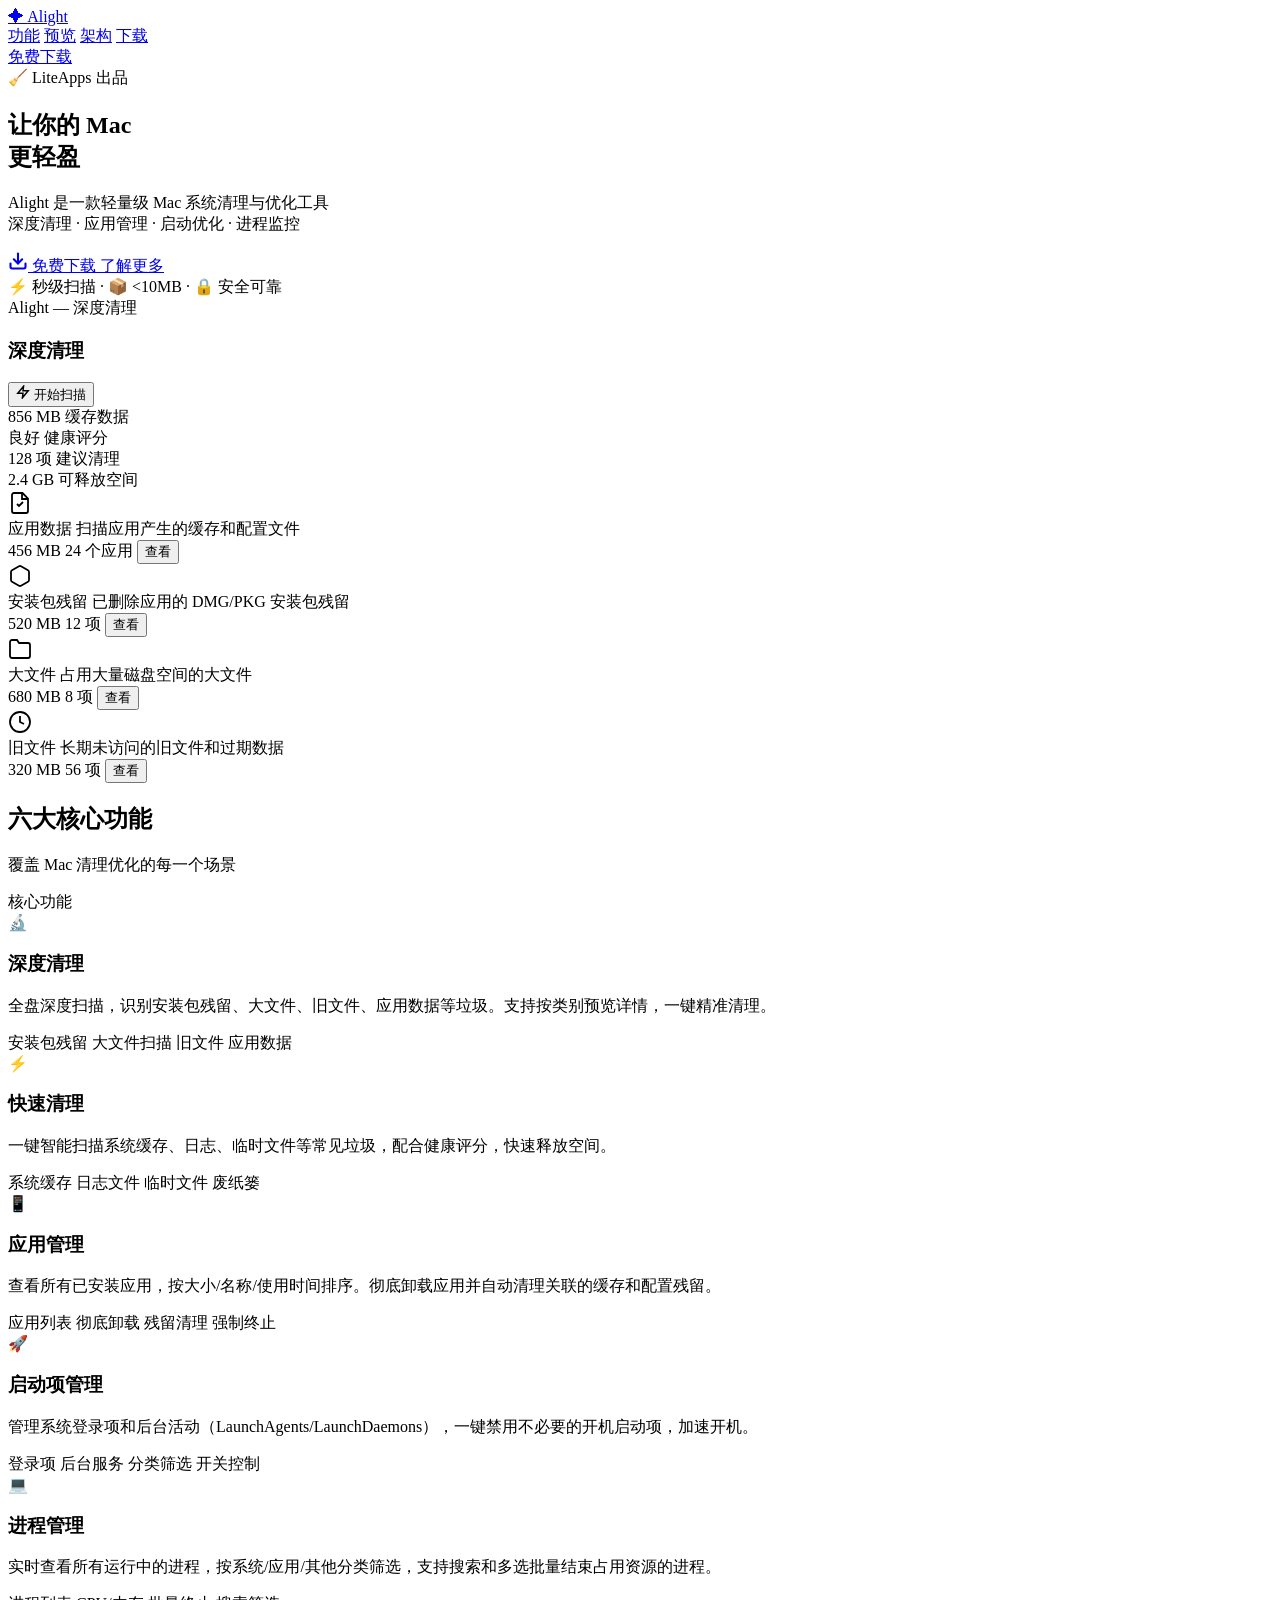
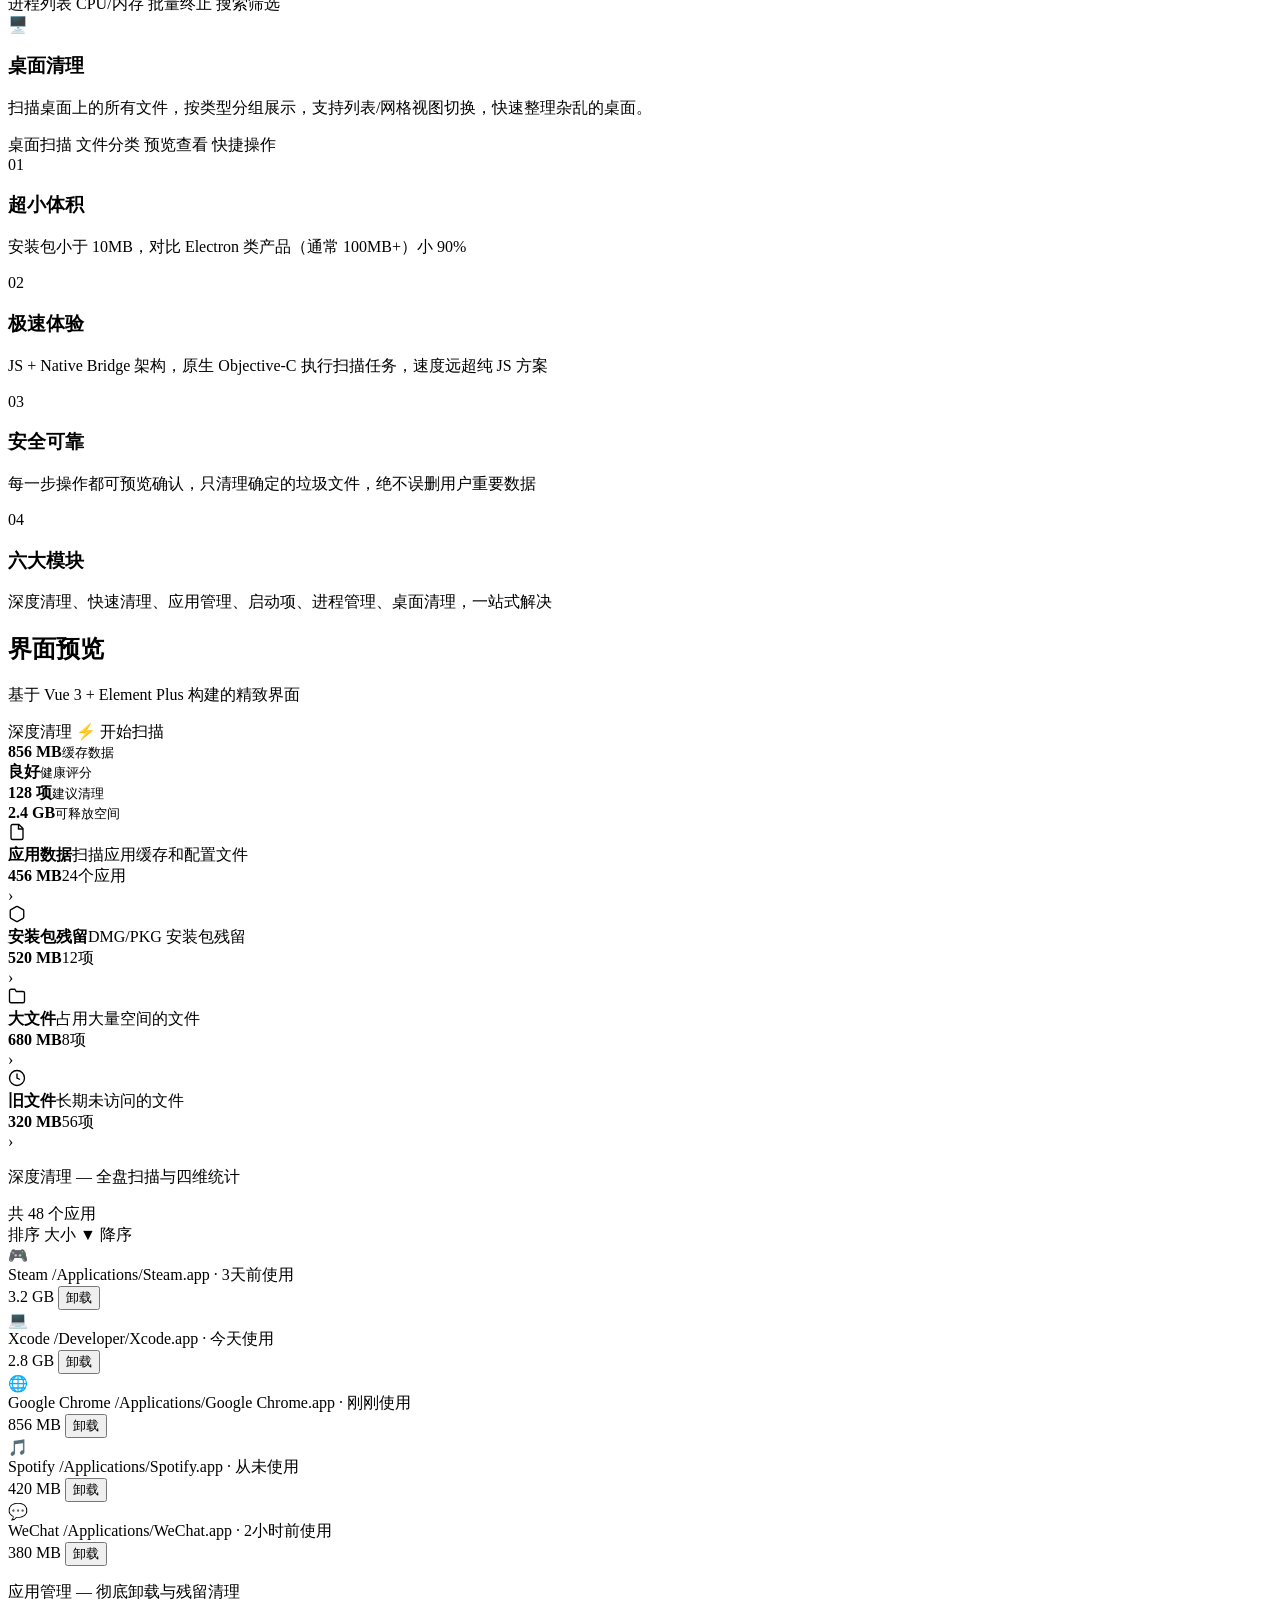
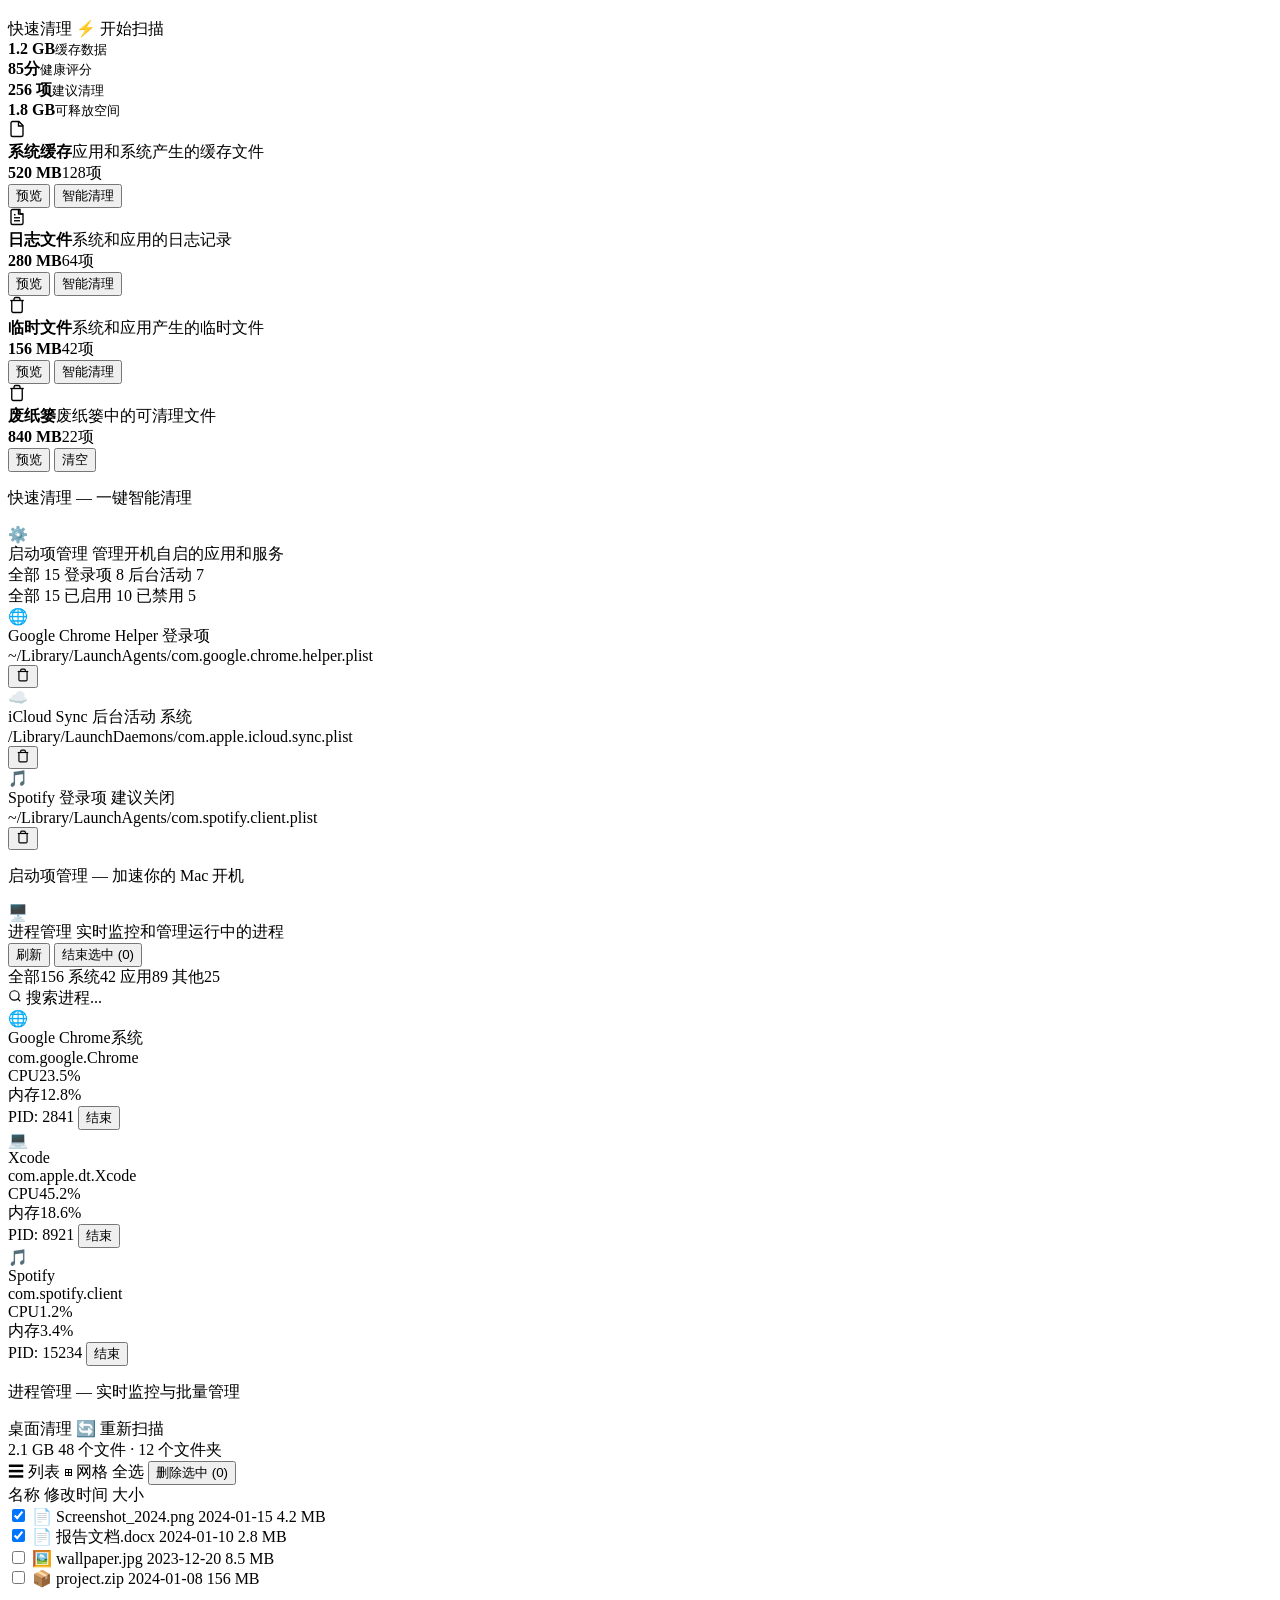
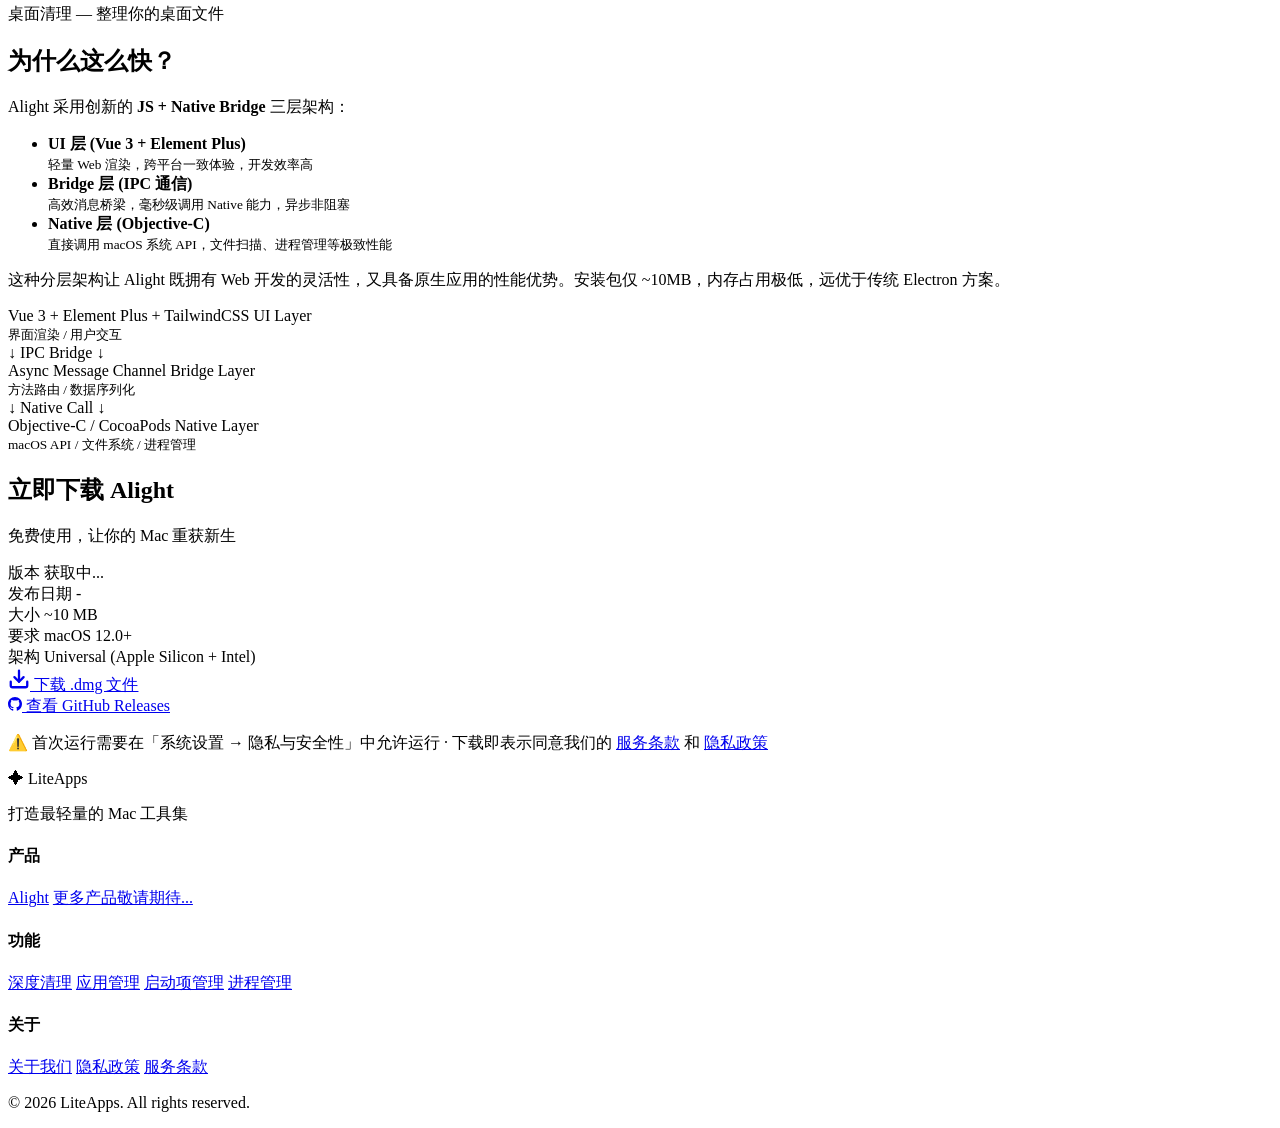
==== index.html @ 8888c6d1 "🚀 Deploy website from alight@553fa593cc10cdd203dd121105e6937ef0a63cad" ====
<!DOCTYPE html>
<html lang="zh-CN">
<head>
  <meta charset="UTF-8">
  <meta name="viewport" content="width=device-width, initial-scale=1.0">
  <title>Alight - 轻量级 Mac 清理工具 | LiteApps</title>
  <meta name="description" content="Alight 是一款轻量级 Mac 系统清理与优化工具，支持深度清理、快速清理、应用管理、启动项管理、进程管理、桌面清理等，基于 JS + Native Bridge 架构，安装包仅 10MB。">
  <meta name="keywords" content="Mac清理,Alight,LiteApps,深度清理,快速清理,应用卸载,启动项管理,进程管理,桌面清理,Mac优化">
  <link rel="icon" type="image/svg+xml" href="favicon.svg">
  <link rel="stylesheet" href="style.css">
</head>
<body>
  <!-- 导航栏 -->
  <nav class="navbar">
    <div class="nav-container">
      <a href="/" class="nav-logo">
        <span class="logo-icon">✦</span>
        <span class="logo-text">Alight</span>
      </a>
      <div class="nav-links">
        <a href="#features">功能</a>
        <a href="#screenshots">预览</a>
        <a href="#architecture">架构</a>
        <a href="#download">下载</a>
      </div>
      <a href="#download" class="nav-download-btn">免费下载</a>
    </div>
  </nav>

  <!-- Hero 区域 -->
  <section class="hero">
    <div class="hero-container">
      <div class="hero-badge">🧹 LiteApps 出品</div>
      <h1 class="hero-title">
        让你的 <span class="gradient-text">Mac</span><br>更轻盈
      </h1>
      <p class="hero-subtitle">
        Alight 是一款轻量级 Mac 系统清理与优化工具<br>
        深度清理 · 应用管理 · 启动优化 · 进程监控
      </p>
      <div class="hero-actions">
        <a href="#download" class="btn btn-primary btn-lg">
          <svg width="20" height="20" viewBox="0 0 24 24" fill="none" stroke="currentColor" stroke-width="2.5" stroke-linecap="round" stroke-linejoin="round"><path d="M21 15v4a2 2 0 0 1-2 2H5a2 2 0 0 1-2-2v-4"/><polyline points="7 10 12 15 17 10"/><line x1="12" y1="15" x2="12" y2="3"/></svg>
          免费下载
        </a>
        <a href="#features" class="btn btn-secondary btn-lg">了解更多</a>
      </div>
      <div class="hero-meta">
        <span class="meta-item">⚡ 秒级扫描</span>
        <span class="meta-divider">·</span>
        <span class="meta-item">📦 &lt;10MB</span>
        <span class="meta-divider">·</span>
        <span class="meta-item">🔒 安全可靠</span>
      </div>
    </div>
    <div class="hero-visual">
      <!-- 模拟 DeepCleanView - 完全匹配真实 StatusOverview + CleanCardGrid -->
      <div class="mac-window">
        <div class="mac-window-header">
          <div class="window-dots">
            <span class="dot dot-red"></span>
            <span class="dot dot-yellow"></span>
            <span class="dot dot-green"></span>
          </div>
          <span class="window-title">Alight — 深度清理</span>
        </div>
        <div class="mac-window-body">
          <div class="mock-deepclean">
            <!-- StatusOverview: 标题栏 + 扫描按钮 -->
            <div class="dc-header">
              <h3>深度清理</h3>
              <button class="dc-scan-btn">
                <svg width="14" height="14" viewBox="0 0 24 24" fill="none" stroke="currentColor" stroke-width="2.5"><polygon points="13 2 3 14 12 14 11 22 21 10 12 10 13 2"/></svg>
                开始扫描
              </button>
            </div>

            <!-- StatusOverview: 四宫格统计卡片（使用真实颜色） -->
            <div class="dc-stats-grid">
              <div class="dc-stat-card stat-cache">
                <span class="dc-stat-value">856 MB</span>
                <span class="dc-stat-label">缓存数据</span>
              </div>
              <div class="dc-stat-card stat-health">
                <span class="dc-stat-value health-good">良好</span>
                <span class="dc-stat-label">健康评分</span>
              </div>
              <div class="dc-stat-card stat-count">
                <span class="dc-stat-value">128 项</span>
                <span class="dc-stat-label">建议清理</span>
              </div>
              <div class="dc-stat-card stat-space">
                <span class="dc-stat-value">2.4 GB</span>
                <span class="dc-stat-label">可释放空间</span>
              </div>
            </div>

            <!-- CleanCardGrid: 2列卡片网格（匹配真实 DeepCleanCard） -->
            <div class="dc-cards-grid">
              <!-- APP_DATA 卡片 -->
              <div class="dc-clean-card">
                <div class="card-icon-bg card-icon-blue">
                  <svg width="24" height="24" viewBox="0 0 24 24" fill="none" stroke="currentColor" stroke-width="1.8"><path d="M14.5 2H6a2 2 0 0 0-2 2v16a2 2 0 0 0 2 2h12a2 2 0 0 0 2-2V7.5L14.5 2z"/><polyline points="14 2 14 8 20 8"/><path d="M9 13l2 2 4-4"/></svg>
                </div>
                <div class="card-info">
                  <span class="card-name">应用数据</span>
                  <span class="card-desc">扫描应用产生的缓存和配置文件</span>
                </div>
                <div class="card-right">
                  <span class="card-size">456 MB</span>
                  <span class="card-count">24 个应用</span>
                  <button class="card-btn">查看</button>
                </div>
              </div>
              <!-- INSTALLER 卡片 -->
              <div class="dc-clean-card">
                <div class="card-icon-bg card-icon-green">
                  <svg width="24" height="24" viewBox="0 0 24 24" fill="none" stroke="currentColor" stroke-width="1.8"><path d="M21 16V8a2 2 0 0 0-1-1.73l-7-4a2 2 0 0 0-2 0l-7 4A2 2 0 0 0 3 8v8a2 2 0 0 0 1 1.73l7 4a2 2 0 0 0 2 0l7-4A2 2 0 0 0 21 16z"/></svg>
                </div>
                <div class="card-info">
                  <span class="card-name">安装包残留</span>
                  <span class="card-desc">已删除应用的 DMG/PKG 安装包残留</span>
                </div>
                <div class="card-right">
                  <span class="card-size">520 MB</span>
                  <span class="card-count">12 项</span>
                  <button class="card-btn">查看</button>
                </div>
              </div>
              <!-- LARGE_FILES 卡片 -->
              <div class="dc-clean-card">
                <div class="card-icon-bg card-icon-orange">
                  <svg width="24" height="24" viewBox="0 0 24 24" fill="none" stroke="currentColor" stroke-width="1.8"><path d="M22 19a2 2 0 0 1-2 2H4a2 2 0 0 1-2-2V5a2 2 0 0 1 2-2h5l2 3h9a2 2 0 0 1 2 2z"/></svg>
                </div>
                <div class="card-info">
                  <span class="card-name">大文件</span>
                  <span class="card-desc">占用大量磁盘空间的大文件</span>
                </div>
                <div class="card-right">
                  <span class="card-size">680 MB</span>
                  <span class="card-count">8 项</span>
                  <button class="card-btn">查看</button>
                </div>
              </div>
              <!-- OLD_FILES 卡片 -->
              <div class="dc-clean-card">
                <div class="card-icon-bg card-icon-purple">
                  <svg width="24" height="24" viewBox="0 0 24 24" fill="none" stroke="currentColor" stroke-width="1.8"><circle cx="12" cy="12" r="10"/><polyline points="12 6 12 12 16 14"/></svg>
                </div>
                <div class="card-info">
                  <span class="card-name">旧文件</span>
                  <span class="card-desc">长期未访问的旧文件和过期数据</span>
                </div>
                <div class="card-right">
                  <span class="card-size">320 MB</span>
                  <span class="card-count">56 项</span>
                  <button class="card-btn">查看</button>
                </div>
              </div>
            </div>
          </div>
        </div>
      </div>
    </div>
  </section>

  <!-- 功能特性 -->
  <section id="features" class="features">
    <div class="container">
      <div class="section-header">
        <h2 class="section-title">六大核心功能</h2>
        <p class="section-subtitle">覆盖 Mac 清理优化的每一个场景</p>
      </div>
      <div class="features-grid">
        <!-- 深度清理 deep-clean -->
        <div class="feature-card featured">
          <div class="feature-badge">核心功能</div>
          <div class="feature-icon">🔬</div>
          <h3>深度清理</h3>
          <p>全盘深度扫描，识别安装包残留、大文件、旧文件、应用数据等垃圾。支持按类别预览详情，一键精准清理。</p>
          <div class="feature-tags">
            <span class="tag">安装包残留</span>
            <span class="tag">大文件扫描</span>
            <span class="tag">旧文件</span>
            <span class="tag">应用数据</span>
          </div>
        </div>
        <!-- 快速清理 quick-clean -->
        <div class="feature-card">
          <div class="feature-icon">⚡</div>
          <h3>快速清理</h3>
          <p>一键智能扫描系统缓存、日志、临时文件等常见垃圾，配合健康评分，快速释放空间。</p>
          <div class="feature-tags">
            <span class="tag">系统缓存</span>
            <span class="tag">日志文件</span>
            <span class="tag">临时文件</span>
            <span class="tag">废纸篓</span>
          </div>
        </div>
        <!-- 应用管理 app-manage -->
        <div class="feature-card">
          <div class="feature-icon">📱</div>
          <h3>应用管理</h3>
          <p>查看所有已安装应用，按大小/名称/使用时间排序。彻底卸载应用并自动清理关联的缓存和配置残留。</p>
          <div class="feature-tags">
            <span class="tag">应用列表</span>
            <span class="tag">彻底卸载</span>
            <span class="tag">残留清理</span>
            <span class="tag">强制终止</span>
          </div>
        </div>
        <!-- 启动项管理 startup-manager -->
        <div class="feature-card">
          <div class="feature-icon">🚀</div>
          <h3>启动项管理</h3>
          <p>管理系统登录项和后台活动（LaunchAgents/LaunchDaemons），一键禁用不必要的开机启动项，加速开机。</p>
          <div class="feature-tags">
            <span class="tag">登录项</span>
            <span class="tag">后台服务</span>
            <span class="tag">分类筛选</span>
            <span class="tag">开关控制</span>
          </div>
        </div>
        <!-- 进程管理 process-manager -->
        <div class="feature-card">
          <div class="feature-icon">💻</div>
          <h3>进程管理</h3>
          <p>实时查看所有运行中的进程，按系统/应用/其他分类筛选，支持搜索和多选批量结束占用资源的进程。</p>
          <div class="feature-tags">
            <span class="tag">进程列表</span>
            <span class="tag">CPU/内存</span>
            <span class="tag">批量终止</span>
            <span class="tag">搜索筛选</span>
          </div>
        </div>
        <!-- 桌面清理 desktop-clean -->
        <div class="feature-card">
          <div class="feature-icon">🖥️</div>
          <h3>桌面清理</h3>
          <p>扫描桌面上的所有文件，按类型分组展示，支持列表/网格视图切换，快速整理杂乱的桌面。</p>
          <div class="feature-tags">
            <span class="tag">桌面扫描</span>
            <span class="tag">文件分类</span>
            <span class="tag">预览查看</span>
            <span class="tag">快捷操作</span>
          </div>
        </div>
      </div>
    </div>
  </section>

  <!-- 产品亮点 -->
  <section class="highlights">
    <div class="container">
      <div class="highlights-grid">
        <div class="highlight-item">
          <div class="highlight-number">01</div>
          <h3>超小体积</h3>
          <p>安装包小于 10MB，对比 Electron 类产品（通常 100MB+）小 90%</p>
        </div>
        <div class="highlight-item">
          <div class="highlight-number">02</div>
          <h3>极速体验</h3>
          <p>JS + Native Bridge 架构，原生 Objective-C 执行扫描任务，速度远超纯 JS 方案</p>
        </div>
        <div class="highlight-item">
          <div class="highlight-number">03</div>
          <h3>安全可靠</h3>
          <p>每一步操作都可预览确认，只清理确定的垃圾文件，绝不误删用户重要数据</p>
        </div>
        <div class="highlight-item">
          <div class="highlight-number">04</div>
          <h3>六大模块</h3>
          <p>深度清理、快速清理、应用管理、启动项、进程管理、桌面清理，一站式解决</p>
        </div>
      </div>
    </div>
  </section>

  <!-- 截图展示 - 完全匹配真实 UI -->
  <section id="screenshots" class="screenshots">
    <div class="container">
      <div class="section-header">
        <h2 class="section-title">界面预览</h2>
        <p class="section-subtitle">基于 Vue 3 + Element Plus 构建的精致界面</p>
      </div>
      <div class="screenshots-grid">
        <!-- 截图1: 深度清理 - 匹配真实 StatusOverview + DeepCleanCard -->
        <div class="screenshot-card">
          <div class="screenshot-mock mock-deepclean-preview">
            <div class="mock-mac-bar">
              <span class="mock-dot red"></span>
              <span class="mock-dot yellow"></span>
              <span class="mock-dot green"></span>
            </div>
            <div class="mock-body dc-preview-body">
              <div class="dc-prev-header">
                <span class="dc-prev-title">深度清理</span>
                <span class="dc-prev-btn">⚡ 开始扫描</span>
              </div>
              <div class="dc-prev-stats">
                <div class="dc-ps stat-cache"><b>856 MB</b><small>缓存数据</small></div>
                <div class="dc-ps stat-health"><b class="health-good">良好</b><small>健康评分</small></div>
                <div class="dc-ps stat-count"><b>128 项</b><small>建议清理</small></div>
                <div class="dc-ps stat-space"><b>2.4 GB</b><small>可释放空间</small></div>
              </div>
              <div class="dc-prev-cards">
                <div class="dcp-card">
                  <div class="dcp-icon dcp-icon-blue"><svg width="18" height="18" viewBox="0 0 24 24" fill="none" stroke="currentColor" stroke-width="1.8"><path d="M14.5 2H6a2 2 0 0 0-2 2v16a2 2 0 0 0 2 2h12a2 2 0 0 0 2-2V7.5L14.5 2z"/><polyline points="14 2 14 8 20 8"/></svg></div>
                  <div class="dcp-info"><b>应用数据</b><span>扫描应用缓存和配置文件</span></div>
                  <div class="dcp-meta"><b>456 MB</b><span>24个应用</span></div>
                  <span class="dcp-arrow">›</span>
                </div>
                <div class="dcp-card">
                  <div class="dcp-icon dcp-icon-green"><svg width="18" height="18" viewBox="0 0 24 24" fill="none" stroke="currentColor" stroke-width="1.8"><path d="M21 16V8a2 2 0 0 0-1-1.73l-7-4a2 2 0 0 0-2 0l-7 4A2 2 0 0 0 3 8v8a2 2 0 0 0 1 1.73l7 4a2 2 0 0 0 2 0l7-4A2 2 0 0 0 21 16z"/></svg></div>
                  <div class="dcp-info"><b>安装包残留</b><span>DMG/PKG 安装包残留</span></div>
                  <div class="dcp-meta"><b>520 MB</b><span>12项</span></div>
                  <span class="dcp-arrow">›</span>
                </div>
                <div class="dcp-card">
                  <div class="dcp-icon dcp-icon-orange"><svg width="18" height="18" viewBox="0 0 24 24" fill="none" stroke="currentColor" stroke-width="1.8"><path d="M22 19a2 2 0 0 1-2 2H4a2 2 0 0 1-2-2V5a2 2 0 0 1 2-2h5l2 3h9a2 2 0 0 1 2 2z"/></svg></div>
                  <div class="dcp-info"><b>大文件</b><span>占用大量空间的文件</span></div>
                  <div class="dcp-meta"><b>680 MB</b><span>8项</span></div>
                  <span class="dcp-arrow">›</span>
                </div>
                <div class="dcp-card">
                  <div class="dcp-icon dcp-icon-purple"><svg width="18" height="18" viewBox="0 0 24 24" fill="none" stroke="currentColor" stroke-width="1.8"><circle cx="12" cy="12" r="10"/><polyline points="12 6 12 12 16 14"/></svg></div>
                  <div class="dcp-info"><b>旧文件</b><span>长期未访问的文件</span></div>
                  <div class="dcp-meta"><b>320 MB</b><span>56项</span></div>
                  <span class="dcp-arrow">›</span>
                </div>
              </div>
            </div>
          </div>
          <p>深度清理 — 全盘扫描与四维统计</p>
        </div>

        <!-- 截图2: 应用管理 - 匹配真实 AppManageResults + AppItem -->
        <div class="screenshot-card">
          <div class="screenshot-mock mock-app-manage-preview">
            <div class="mock-mac-bar">
              <span class="mock-dot red"></span>
              <span class="mock-dot yellow"></span>
              <span class="mock-dot green"></span>
            </div>
            <div class="mock-body am-preview-body">
              <!-- 顶部排序栏 -->
              <div class="am-toolbar">
                <span class="am-total">共 48 个应用</span>
                <div class="am-sort-group">
                  <span class="am-sort-label">排序</span>
                  <span class="am-sort-select">大小 ▼</span>
                  <span class="am-sort-order">降序</span>
                </div>
              </div>
              <!-- 应用列表 - 匹配真实 AppItem -->
              <div class="am-app-list">
                <div class="am-app-row">
                  <div class="am-app-icon">🎮</div>
                  <div class="am-app-info">
                    <span class="am-app-name">Steam</span>
                    <span class="am-app-path">/Applications/Steam.app · 3天前使用</span>
                  </div>
                  <span class="am-app-size">3.2 GB</span>
                  <button class="am-uninstall-btn">卸载</button>
                </div>
                <div class="am-app-row">
                  <div class="am-app-icon">💻</div>
                  <div class="am-app-info">
                    <span class="am-app-name">Xcode</span>
                    <span class="am-app-path">/Developer/Xcode.app · 今天使用</span>
                  </div>
                  <span class="am-app-size">2.8 GB</span>
                  <button class="am-uninstall-btn">卸载</button>
                </div>
                <div class="am-app-row">
                  <div class="am-app-icon">🌐</div>
                  <div class="am-app-info">
                    <span class="am-app-name">Google Chrome</span>
                    <span class="am-app-path">/Applications/Google Chrome.app · 刚刚使用</span>
                  </div>
                  <span class="am-app-size">856 MB</span>
                  <button class="am-uninstall-btn">卸载</button>
                </div>
                <div class="am-app-row">
                  <div class="am-app-icon">🎵</div>
                  <div class="am-app-info">
                    <span class="am-app-name">Spotify</span>
                    <span class="am-app-path">/Applications/Spotify.app · 从未使用</span>
                  </div>
                  <span class="am-app-size">420 MB</span>
                  <button class="am-uninstall-btn">卸载</button>
                </div>
                <div class="am-app-row">
                  <div class="am-app-icon">💬</div>
                  <div class="am-app-info">
                    <span class="am-app-name">WeChat</span>
                    <span class="am-app-path">/Applications/WeChat.app · 2小时前使用</span>
                  </div>
                  <span class="am-app-size">380 MB</span>
                  <button class="am-uninstall-btn">卸载</button>
                </div>
              </div>
            </div>
          </div>
          <p>应用管理 — 彻底卸载与残留清理</p>
        </div>

        <!-- 截图3: 快速清理 - 匹配真实 QuickCleanCard -->
        <div class="screenshot-card">
          <div class="screenshot-mock mock-quickclean-preview">
            <div class="mock-mac-bar">
              <span class="mock-dot red"></span>
              <span class="mock-dot yellow"></span>
              <span class="mock-dot green"></span>
            </div>
            <div class="mock-body qc-preview-body">
              <div class="qc-prev-header">
                <span class="qc-prev-title">快速清理</span>
                <span class="qc-prev-btn">⚡ 开始扫描</span>
              </div>
              <div class="qc-prev-stats">
                <div class="qc-ps stat-cache"><b>1.2 GB</b><small>缓存数据</small></div>
                <div class="qc-ps stat-health"><b class="health-good">85分</b><small>健康评分</small></div>
                <div class="qc-ps stat-count"><b>256 项</b><small>建议清理</small></div>
                <div class="qc-ps stat-space"><b>1.8 GB</b><small>可释放空间</small></div>
              </div>
              <div class="qc-prev-cards">
                <div class="qcp-card">
                  <div class="qcp-icon qcp-icon-blue"><svg width="18" height="18" viewBox="0 0 24 24" fill="none" stroke="currentColor" stroke-width="1.8"><path d="M14.5 2H6a2 2 0 0 0-2 2v16a2 2 0 0 0 2 2h12a2 2 0 0 0 2-2V7.5L14.5 2z"/><polyline points="14 2 14 8 20 8"/></svg></div>
                  <div class="qcp-info"><b>系统缓存</b><span>应用和系统产生的缓存文件</span></div>
                  <div class="qcp-meta"><b>520 MB</b><span>128项</span></div>
                  <div class="qcp-actions">
                    <button class="qcp-btn-preview">预览</button>
                    <button class="qcp-btn-clean">智能清理</button>
                  </div>
                </div>
                <div class="qcp-card">
                  <div class="qcp-icon qcp-icon-orange"><svg width="18" height="18" viewBox="0 0 24 24" fill="none" stroke="currentColor" stroke-width="1.8"><path d="M14 2H6a2 2 0 0 0-2 2v16a2 2 0 0 0 2 2h12a2 2 0 0 0 2-2V8h-2a2 2 0 0 1-2-2V2z"/><path d="M14 2v6h6"/><path d="M16 13H8"/><path d="M16 17H8"/><path d="M10 9H8"/></svg></div>
                  <div class="qcp-info"><b>日志文件</b><span>系统和应用的日志记录</span></div>
                  <div class="qcp-meta"><b>280 MB</b><span>64项</span></div>
                  <div class="qcp-actions">
                    <button class="qcp-btn-preview">预览</button>
                    <button class="qcp-btn-clean">智能清理</button>
                  </div>
                </div>
                <div class="qcp-card">
                  <div class="qcp-icon qcp-icon-green"><svg width="18" height="18" viewBox="0 0 24 24" fill="none" stroke="currentColor" stroke-width="1.8"><path d="M3 6h18"/><path d="M19 6v14c0 1-1 2-2 2H7c-1 0-2-1-2-2V6"/><path d="M8 6V4c0-1 1-2 2-2h4c1 0 2 1 2 2v2"/></svg></div>
                  <div class="qcp-info"><b>临时文件</b><span>系统和应用产生的临时文件</span></div>
                  <div class="qcp-meta"><b>156 MB</b><span>42项</span></div>
                  <div class="qcp-actions">
                    <button class="qcp-btn-preview">预览</button>
                    <button class="qcp-btn-clean">智能清理</button>
                  </div>
                </div>
                <div class="qcp-card">
                  <div class="qcp-icon qcp-icon-red"><svg width="18" height="18" viewBox="0 0 24 24" fill="none" stroke="currentColor" stroke-width="1.8"><polyline points="3 6 5 6 21 6"/><path d="M19 6v14a2 2 0 0 1-2 2H7a2 2 0 0 1-2-2V6m3 0V4a2 2 0 0 1 2-2h4a2 2 0 0 1 2 2v2"/></svg></div>
                  <div class="qcp-info"><b>废纸篓</b><span>废纸篓中的可清理文件</span></div>
                  <div class="qcp-meta"><b>840 MB</b><span>22项</span></div>
                  <div class="qcp-actions">
                    <button class="qcp-btn-preview">预览</button>
                    <button class="qcp-btn-clean">清空</button>
                  </div>
                </div>
              </div>
            </div>
          </div>
          <p>快速清理 — 一键智能清理</p>
        </div>

        <!-- 截图4: 启动项管理 - 匹配真实 startup-manager + StartupItemCard -->
        <div class="screenshot-card">
          <div class="screenshot-mock mock-startup-preview">
            <div class="mock-mac-bar">
              <span class="mock-dot red"></span>
              <span class="mock-dot yellow"></span>
              <span class="mock-dot green"></span>
            </div>
            <div class="mock-body su-preview-body">
              <!-- 页面 Header Banner (page-header) -->
              <div class="su-page-header">
                <span class="su-header-icon">⚙️</span>
                <div class="su-header-content">
                  <span class="su-header-title">启动项管理</span>
                  <span class="su-header-desc">管理开机自启的应用和服务</span>
                </div>
              </div>
              <!-- 类型 Tab 切换 -->
              <div class="su-tabs">
                <span class="su-tab active">全部 15</span>
                <span class="su-tab">登录项 8</span>
                <span class="su-tab">后台活动 7</span>
              </div>
              <!-- 筛选 radio -->
              <div class="su-filter-card">
                <div class="su-radio-group">
                  <span class="su-radio active">全部 15</span>
                  <span class="su-radio">已启用 10</span>
                  <span class="su-radio">已禁用 5</span>
                </div>
              </div>
              <!-- 启动项列表 - 匹配真实 StartupItemCard -->
              <div class="su-prev-list">
                <div class="su-item">
                  <div class="su-item-icon">🌐</div>
                  <div class="su-item-info">
                    <div class="su-item-name">
                      Google Chrome Helper
                      <span class="su-kind login">登录项</span>
                    </div>
                    <div class="su-item-path">~/Library/LaunchAgents/com.google.chrome.helper.plist</div>
                  </div>
                  <div class="su-item-actions">
                    <button class="su-delete-btn">
                      <svg width="14" height="14" viewBox="0 0 24 24" fill="none" stroke="currentColor" stroke-width="2"><polyline points="3 6 5 6 21 6"/><path d="M19 6v14a2 2 0 0 1-2 2H7a2 2 0 0 1-2-2V6m3 0V4a2 2 0 0 1 2-2h4a2 2 0 0 1 2 2v2"/></svg>
                    </button>
                    <div class="su-toggle on"></div>
                  </div>
                </div>
                <div class="su-item">
                  <div class="su-item-icon">☁️</div>
                  <div class="su-item-info">
                    <div class="su-item-name">
                      iCloud Sync
                      <span class="su-kind bg">后台活动</span>
                      <span class="su-cat">系统</span>
                    </div>
                    <div class="su-item-path">/Library/LaunchDaemons/com.apple.icloud.sync.plist</div>
                  </div>
                  <div class="su-item-actions">
                    <button class="su-delete-btn">
                      <svg width="14" height="14" viewBox="0 0 24 24" fill="none" stroke="currentColor" stroke-width="2"><polyline points="3 6 5 6 21 6"/><path d="M19 6v14a2 2 0 0 1-2 2H7a2 2 0 0 1-2-2V6m3 0V4a2 2 0 0 1 2-2h4a2 2 0 0 1 2 2v2"/></svg>
                    </button>
                    <div class="su-toggle on"></div>
                  </div>
                </div>
                <div class="su-item disabled">
                  <div class="su-item-icon">🎵</div>
                  <div class="su-item-info">
                    <div class="su-item-name">
                      Spotify
                      <span class="su-kind login">登录项</span>
                      <span class="su-cat-warn">建议关闭</span>
                    </div>
                    <div class="su-item-path">~/Library/LaunchAgents/com.spotify.client.plist</div>
                  </div>
                  <div class="su-item-actions">
                    <button class="su-delete-btn">
                      <svg width="14" height="14" viewBox="0 0 24 24" fill="none" stroke="currentColor" stroke-width="2"><polyline points="3 6 5 6 21 6"/><path d="M19 6v14a2 2 0 0 1-2 2H7a2 2 0 0 1-2-2V6m3 0V4a2 2 0 0 1 2-2h4a2 2 0 0 1 2 2v2"/></svg>
                    </button>
                    <div class="su-toggle off"></div>
                  </div>
                </div>
              </div>
            </div>
          </div>
          <p>启动项管理 — 加速你的 Mac 开机</p>
        </div>

        <!-- 截图5: 进程管理 - 匹配真实 process-manager -->
        <div class="screenshot-card">
          <div class="screenshot-mock mock-process-preview">
            <div class="mock-mac-bar">
              <span class="mock-dot red"></span>
              <span class="mock-dot yellow"></span>
              <span class="mock-dot green"></span>
            </div>
            <div class="mock-body pm-preview-body">
              <!-- 页面 Header Banner -->
              <div class="pm-page-header">
                <span class="pm-header-icon">🖥️</span>
                <div class="pm-header-content">
                  <span class="pm-header-title">进程管理</span>
                  <span class="pm-header-desc">实时监控和管理运行中的进程</span>
                </div>
                <div class="pm-header-actions">
                  <button class="pm-btn-refresh">刷新</button>
                  <button class="pm-btn-kill">结束选中 (0)</button>
                </div>
              </div>
              <!-- 工具栏 Tab + 搜索 -->
              <div class="pm-toolbar">
                <div class="pm-tabs">
                  <span class="pm-tab active">全部<span class="pm-tab-count">156</span></span>
                  <span class="pm-tab">系统<span class="pm-tab-count">42</span></span>
                  <span class="pm-tab">应用<span class="pm-tab-count">89</span></span>
                  <span class="pm-tab">其他<span class="pm-tab-count">25</span></span>
                </div>
                <div class="pm-search">
                  <svg width="14" height="14" viewBox="0 0 24 24" fill="none" stroke="currentColor" stroke-width="2"><circle cx="11" cy="11" r="8"/><line x1="21" y1="21" x2="16.65" y2="16.65"/></svg>
                  <span>搜索进程...</span>
                </div>
              </div>
              <!-- 进程列表 - 匹配真实 process-item -->
              <div class="pm-list">
                <div class="pm-item">
                  <div class="pm-left">
                    <div class="pm-checkbox checked"></div>
                    <div class="pm-picon">🌐</div>
                    <div class="pm-info">
                      <div class="pm-name">Google Chrome<span class="pm-tag sys">系统</span></div>
                      <div class="pm-path">com.google.Chrome</div>
                    </div>
                  </div>
                  <div class="pm-right">
                    <div class="pm-usage">
                      <div class="pm-usage-row"><span class="pm-label">CPU</span><span class="pm-val usage-high">23.5%</span></div>
                      <div class="pm-usage-row"><span class="pm-label">内存</span><span class="pm-val usage-medium">12.8%</span></div>
                    </div>
                    <span class="pm-pid">PID: 2841</span>
                    <button class="pm-kill-btn">结束</button>
                  </div>
                </div>
                <div class="pm-item selected">
                  <div class="pm-left">
                    <div class="pm-checkbox checked"></div>
                    <div class="pm-picon">💻</div>
                    <div class="pm-info">
                      <div class="pm-name">Xcode</div>
                      <div class="pm-path">com.apple.dt.Xcode</div>
                    </div>
                  </div>
                  <div class="pm-right">
                    <div class="pm-usage">
                      <div class="pm-usage-row"><span class="pm-label">CPU</span><span class="pm-val usage-high">45.2%</span></div>
                      <div class="pm-usage-row"><span class="pm-label">内存</span><span class="pm-val usage-high">18.6%</span></div>
                    </div>
                    <span class="pm-pid">PID: 8921</span>
                    <button class="pm-kill-btn">结束</button>
                  </div>
                </div>
                <div class="pm-item">
                  <div class="pm-left">
                    <div class="pm-checkbox"></div>
                    <div class="pm-picon">🎵</div>
                    <div class="pm-info">
                      <div class="pm-name">Spotify</div>
                      <div class="pm-path">com.spotify.client</div>
                    </div>
                  </div>
                  <div class="pm-right">
                    <div class="pm-usage">
                      <div class="pm-usage-row"><span class="pm-label">CPU</span><span class="pm-val usage-low">1.2%</span></div>
                      <div class="pm-usage-row"><span class="pm-label">内存</span><span class="pm-val usage-low">3.4%</span></div>
                    </div>
                    <span class="pm-pid">PID: 15234</span>
                    <button class="pm-kill-btn">结束</button>
                  </div>
                </div>
              </div>
            </div>
          </div>
          <p>进程管理 — 实时监控与批量管理</p>
        </div>

        <!-- 截图6: 桌面清理 - 匹配真实 desktop-clean -->
        <div class="screenshot-card">
          <div class="screenshot-mock mock-desktop-preview">
            <div class="mock-mac-bar">
              <span class="mock-dot red"></span>
              <span class="mock-dot yellow"></span>
              <span class="mock-dot green"></span>
            </div>
            <div class="mock-body dt-preview-body">
              <div class="dt-prev-header">
                <span class="dt-prev-title">桌面清理</span>
                <span class="dt-prev-btn">🔄 重新扫描</span>
              </div>
              <div class="dt-prev-summary">
                <div>
                  <span class="dt-total">2.1 GB</span>
                  <span class="dt-detail">48 个文件 · 12 个文件夹</span>
                </div>
                <div class="dt-actions">
                  <span class="dt-view-btn active">☰ 列表</span>
                  <span class="dt-view-btn">⊞ 网格</span>
                  <span class="dt-select-btn">全选</span>
                  <button class="dt-delete-btn">删除选中 (0)</button>
                </div>
              </div>
              <!-- 表头 -->
              <div class="dt-table-header">
                <span style="width:20px"></span>
                <span style="width:32px"></span>
                <span style="flex:1">名称</span>
                <span style="width:100px;text-align:right">修改时间</span>
                <span style="width:70px;text-align:right">大小</span>
                <span style="width:40px"></span>
              </div>
              <!-- 文件列表 -->
              <div class="dt-file-list">
                <div class="dt-file-row">
                  <input type="checkbox" checked>
                  <span class="dt-file-icon">📄</span>
                  <span class="dt-file-name">Screenshot_2024.png</span>
                  <span class="dt-file-time">2024-01-15</span>
                  <span class="dt-file-size">4.2 MB</span>
                </div>
                <div class="dt-file-row">
                  <input type="checkbox" checked>
                  <span class="dt-file-icon">📄</span>
                  <span class="dt-file-name">报告文档.docx</span>
                  <span class="dt-file-time">2024-01-10</span>
                  <span class="dt-file-size">2.8 MB</span>
                </div>
                <div class="dt-file-row">
                  <input type="checkbox">
                  <span class="dt-file-icon">🖼️</span>
                  <span class="dt-file-name">wallpaper.jpg</span>
                  <span class="dt-file-time">2023-12-20</span>
                  <span class="dt-file-size">8.5 MB</span>
                </div>
                <div class="dt-file-row">
                  <input type="checkbox">
                  <span class="dt-file-icon">📦</span>
                  <span class="dt-file-name">project.zip</span>
                  <span class="dt-file-time">2024-01-08</span>
                  <span class="dt-file-size">156 MB</span>
                </div>
              </div>
            </div>
          </div>
          <p>桌面清理 — 整理你的桌面文件</p>
        </div>
      </div>
    </div>
  </section>

  <!-- 技术架构 -->
  <section id="architecture" class="architecture">
    <div class="container">
      <div class="arch-content">
        <div class="arch-text">
          <h2>为什么这么快？</h2>
          <p>Alight 采用创新的 <strong>JS + Native Bridge</strong> 三层架构：</p>
          <ul class="arch-list">
            <li>
              <strong>UI 层 (Vue 3 + Element Plus)</strong><br>
              <small>轻量 Web 渲染，跨平台一致体验，开发效率高</small>
            </li>
            <li>
              <strong>Bridge 层 (IPC 通信)</strong><br>
              <small>高效消息桥梁，毫秒级调用 Native 能力，异步非阻塞</small>
            </li>
            <li>
              <strong>Native 层 (Objective-C)</strong><br>
              <small>直接调用 macOS 系统 API，文件扫描、进程管理等极致性能</small>
            </li>
          </ul>
          <p class="arch-note">这种分层架构让 Alight 既拥有 Web 开发的灵活性，又具备原生应用的性能优势。安装包仅 ~10MB，内存占用极低，远优于传统 Electron 方案。</p>
        </div>
        <div class="arch-diagram">
          <div class="arch-layer layer-ui">
            <span class="layer-tech">Vue 3 + Element Plus + TailwindCSS</span>
            UI Layer<br><small>界面渲染 / 用户交互</small>
          </div>
          <div class="arch-arrow">↓ IPC Bridge ↓</div>
          <div class="arch-layer layer-bridge">
            <span class="layer-tech">Async Message Channel</span>
            Bridge Layer<br><small>方法路由 / 数据序列化</small>
          </div>
          <div class="arch-arrow">↓ Native Call ↓</div>
          <div class="arch-layer layer-native">
            <span class="layer-tech">Objective-C / CocoaPods</span>
            Native Layer<br><small>macOS API / 文件系统 / 进程管理</small>
          </div>
        </div>
      </div>
    </div>
  </section>

  <!-- 下载区域 -->
  <section id="download" class="download">
    <div class="container">
      <div class="download-card">
        <h2>立即下载 Alight</h2>
        <p class="download-desc">免费使用，让你的 Mac 重获新生</p>
        <div class="download-info">
          <div class="info-item">
            <span class="info-label">版本</span>
            <span class="info-value" id="version">
              <span class="version-loading">获取中...</span>
            </span>
          </div>
          <div class="info-item">
            <span class="info-label">发布日期</span>
            <span class="info-value" id="releaseDate">-</span>
          </div>
          <div class="info-item">
            <span class="info-label">大小</span>
            <span class="info-value">~10 MB</span>
          </div>
          <div class="info-item">
            <span class="info-label">要求</span>
            <span class="info-value">macOS 12.0+</span>
          </div>
          <div class="info-item">
            <span class="info-label">架构</span>
            <span class="info-value">Universal (Apple Silicon + Intel)</span>
          </div>
        </div>
        <a href="#" class="btn btn-primary btn-xl download-btn" id="downloadBtn" onclick="handleDownload(event)">
          <svg width="22" height="22" viewBox="0 0 24 24" fill="none" stroke="currentColor" stroke-width="2.5" stroke-linecap="round" stroke-linejoin="round"><path d="M21 15v4a2 2 0 0 1-2 2H5a2 2 0 0 1-2-2v-4"/><polyline points="7 10 12 15 17 10"/><line x1="12" y1="15" x2="12" y2="3"/></svg>
          下载 .dmg 文件
        </a>
        <div class="download-extras">
          <a href="https://github.com/jackie-jiang-ios/alight/releases" target="_blank" rel="noopener noreferrer" class="link-secondary">
            <svg width="14" height="14" viewBox="0 0 24 24" fill="currentColor"><path d="M12 0c-6.626 0-12 5.373-12 12 0 5.302 3.438 9.8 8.207 11.387.599.111.793-.261.793-.577v-2.234c-3.338.726-4.033-1.416-4.033-1.416-.546-1.387-1.333-1.756-1.333-1.756-1.089-.745.083-.729.083-.729 1.205.084 1.839 1.237 1.839 1.237 1.07 1.834 2.807 1.304 3.492.997.107-.775.418-1.305.762-1.604-2.665-.305-5.467-1.334-5.467-5.931 0-1.311.469-2.381 1.236-3.221-.124-.303-.535-1.524.117-3.176 0 0 1.008-.322 3.301 1.23.957-.266 1.983-.399 3.003-.404 1.02.005 2.047.138 3.006.404 2.291-1.552 3.297-1.23 3.297-1.23.653 1.653.242 2.874.118 3.176.77.84 1.235 1.911 1.235 3.221 0 4.609-2.807 5.624-5.479 5.921.43.372.823 1.102.823 2.222v3.293c0 .319.192.694.801.576 4.765-1.589 8.199-6.086 8.199-11.386 0-6.627-5.373-12-12-12z"/></svg>
            查看 GitHub Releases
          </a>
        </div>
        <p class="download-note">⚠️ 首次运行需要在「系统设置 → 隐私与安全性」中允许运行 · 下载即表示同意我们的 <a href="#">服务条款</a> 和 <a href="#">隐私政策</a></p>
      </div>
    </div>
  </section>

  <!-- 页脚 -->
  <footer class="footer">
    <div class="container">
      <div class="footer-grid">
        <div class="footer-brand">
          <div class="footer-logo">
            <span class="logo-icon">✦</span>
            <span class="logo-text">LiteApps</span>
          </div>
          <p>打造最轻量的 Mac 工具集</p>
        </div>
        <div class="footer-links">
          <h4>产品</h4>
          <a href="#">Alight</a>
          <a href="#">更多产品敬请期待...</a>
        </div>
        <div class="footer-links">
          <h4>功能</h4>
          <a href="#features">深度清理</a>
          <a href="#features">应用管理</a>
          <a href="#features">启动项管理</a>
          <a href="#features">进程管理</a>
        </div>
        <div class="footer-links">
          <h4>关于</h4>
          <a href="#">关于我们</a>
          <a href="#">隐私政策</a>
          <a href="#">服务条款</a>
        </div>
      </div>
      <div class="footer-bottom">
        <p>&copy; 2026 LiteApps. All rights reserved.</p>
      </div>
    </div>
  </footer>

  <script src="script.js"></script>
</body>
</html>
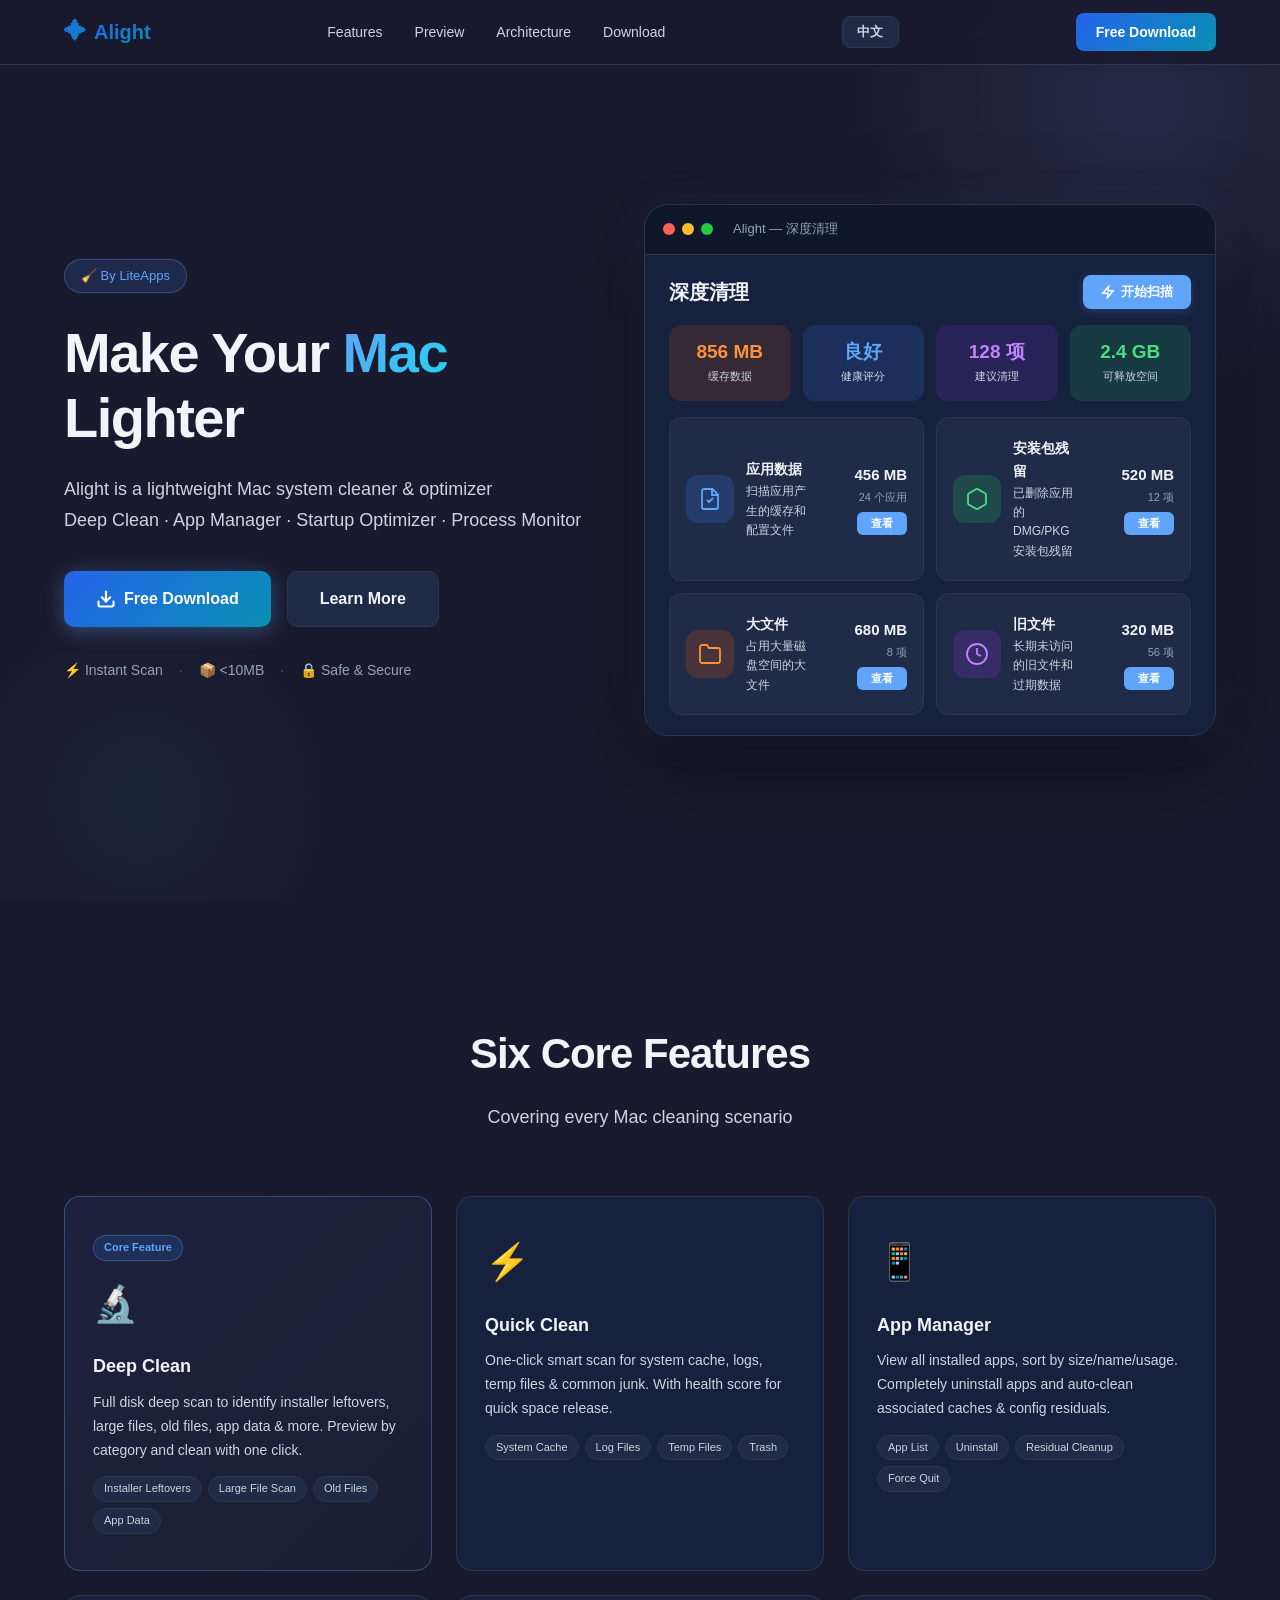
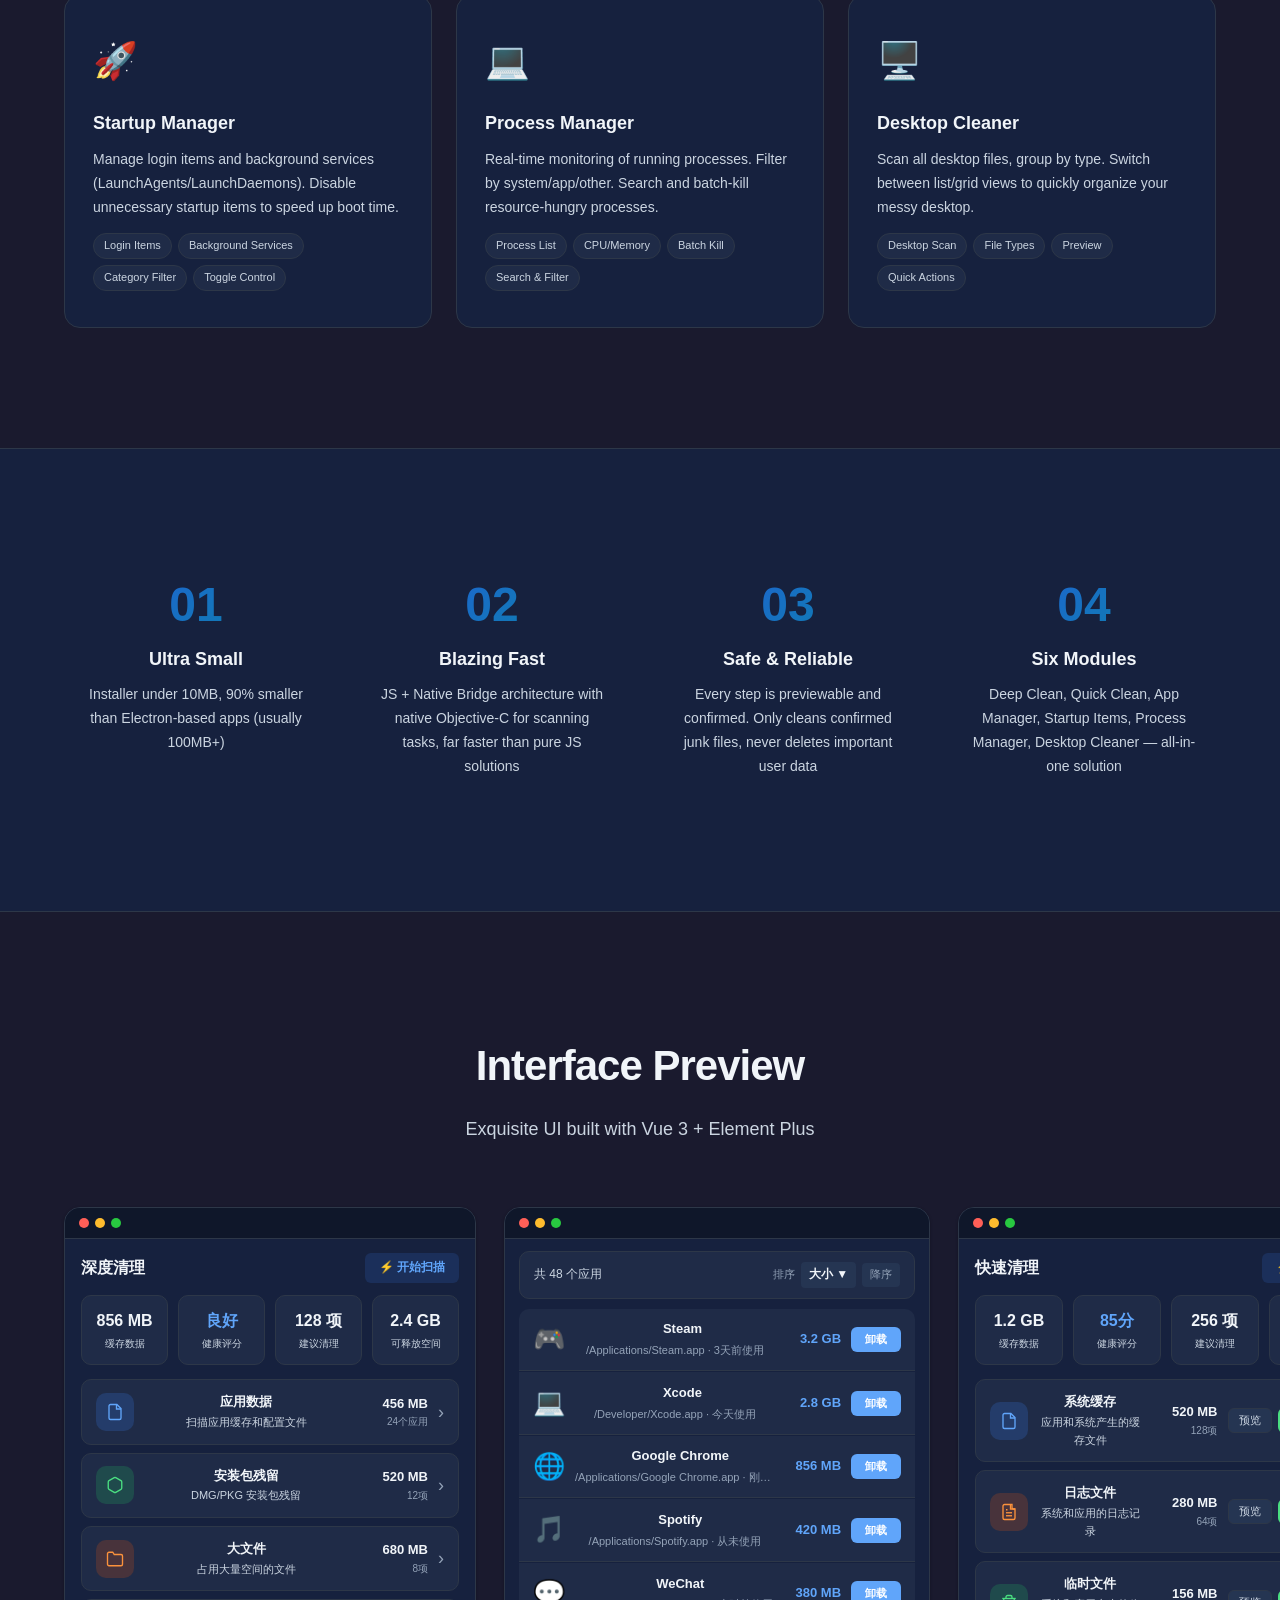
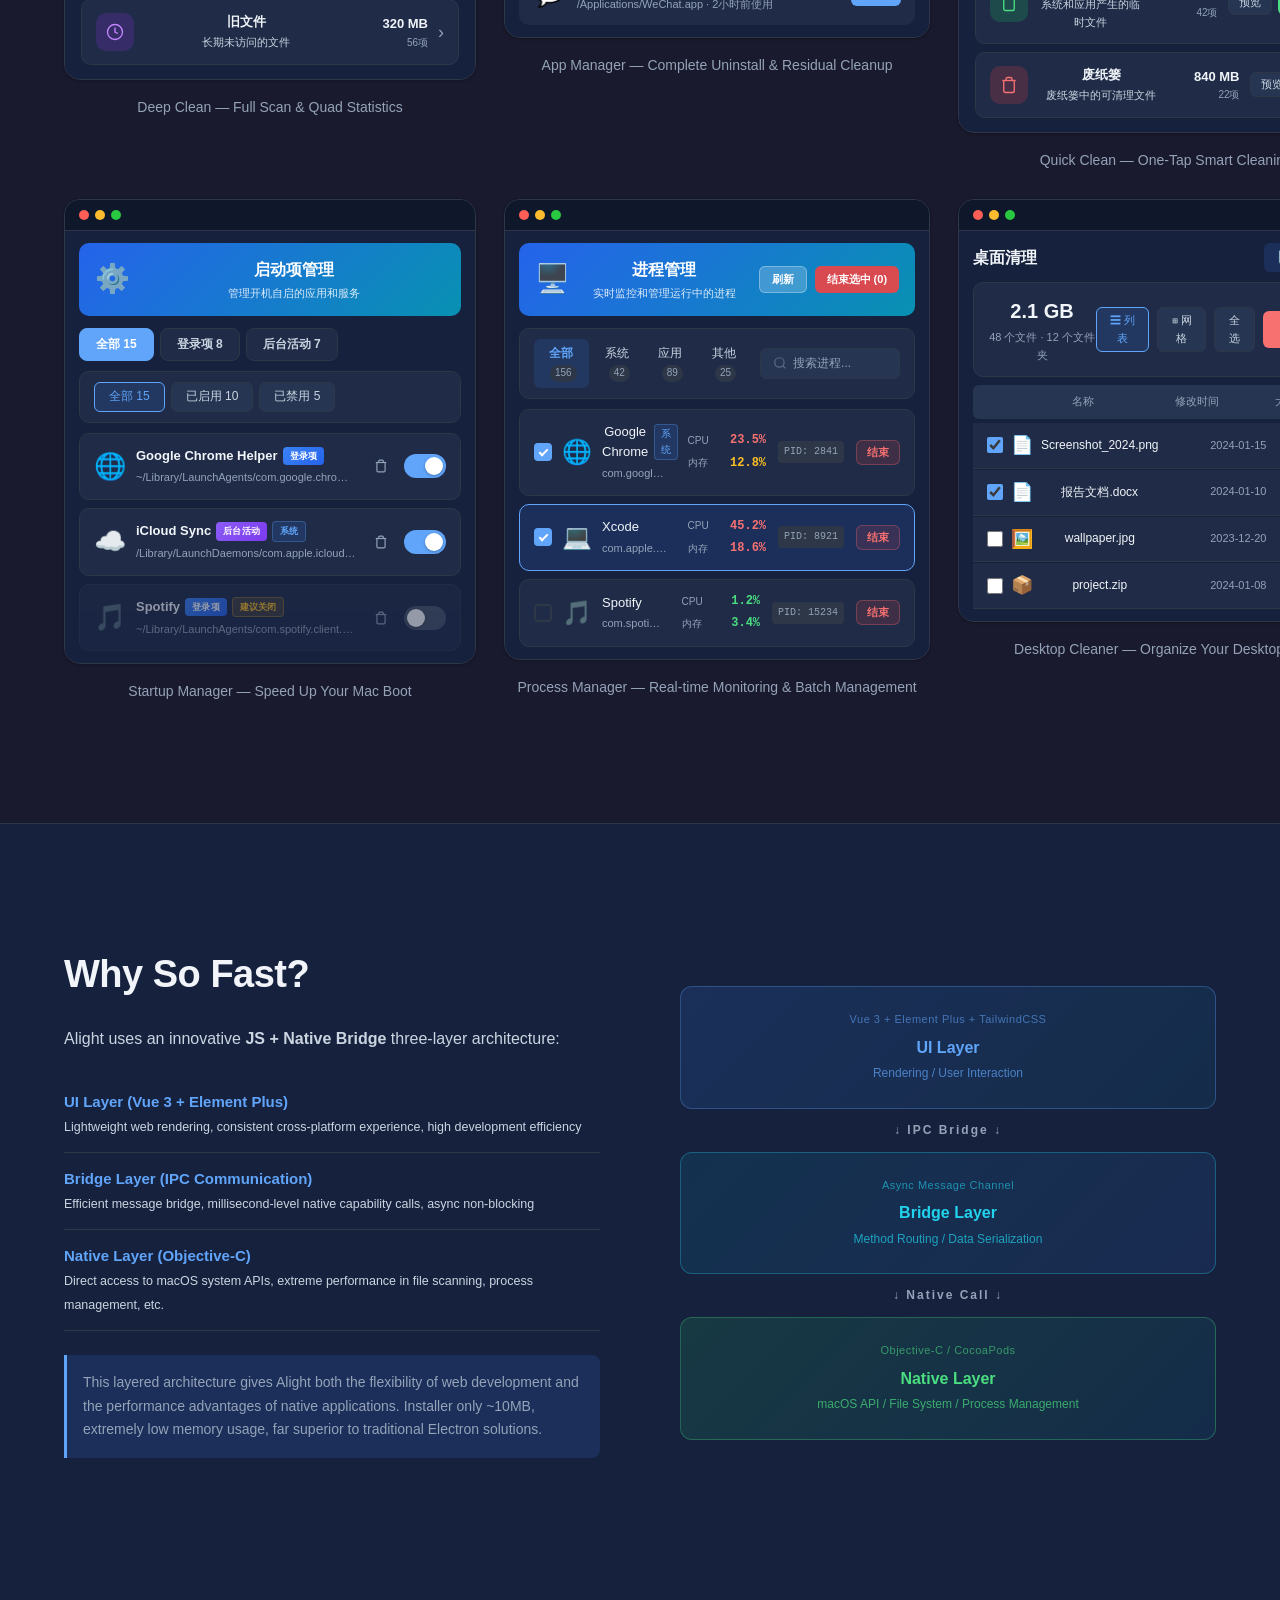
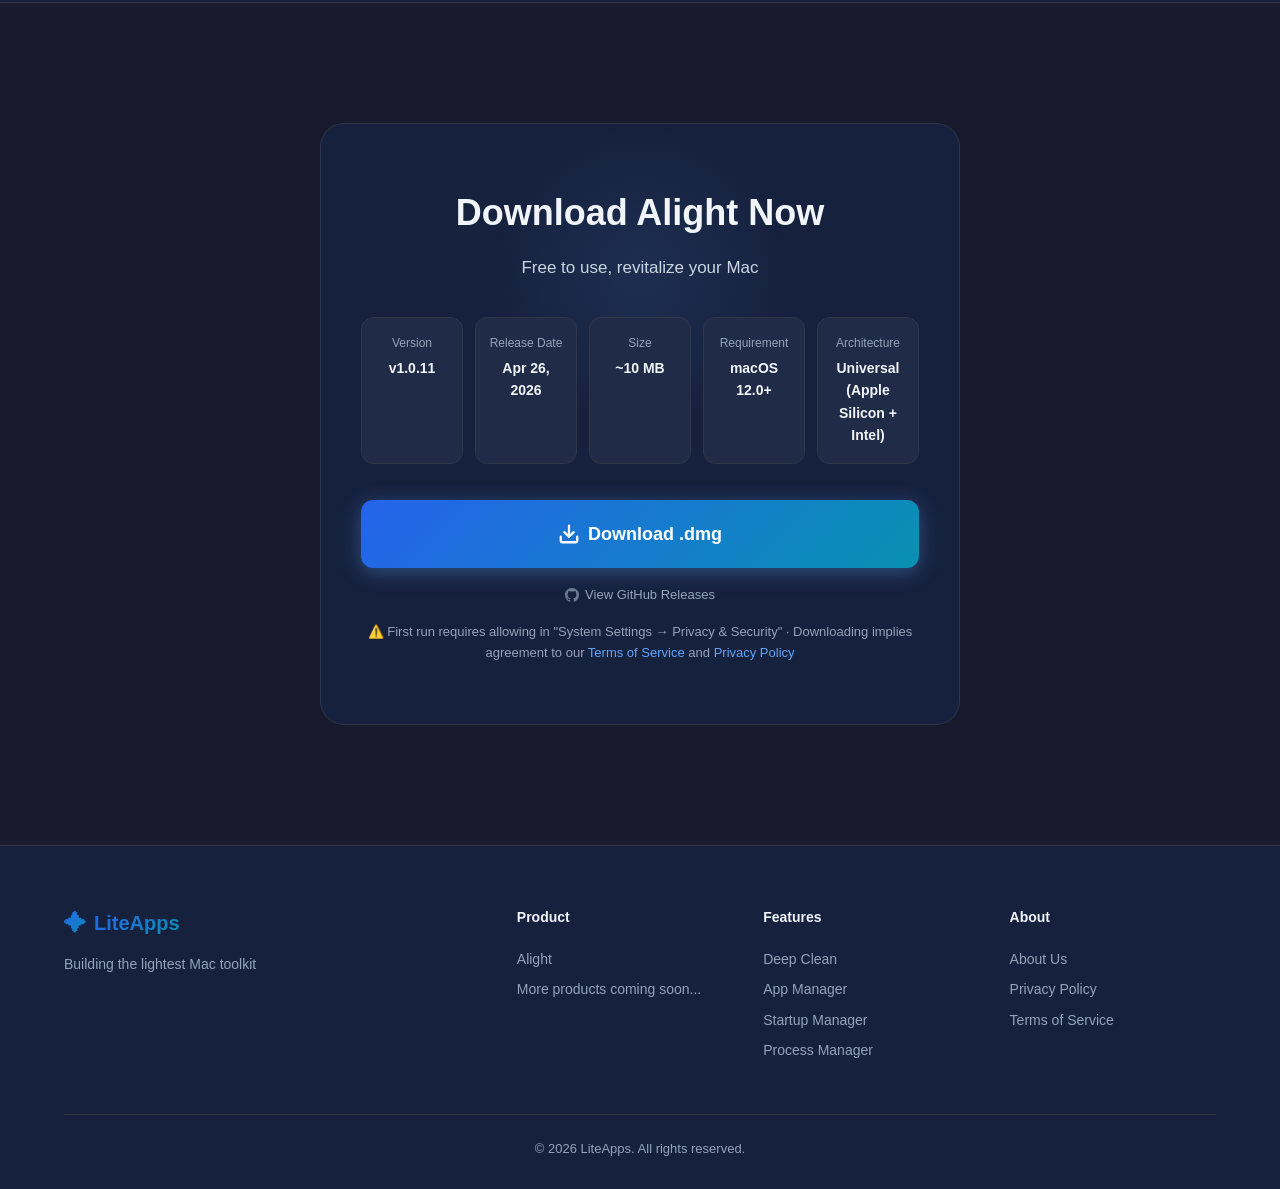
==== commit 078ddcc0: "🚀 Deploy website from alight@e7fb4b7c26fdf8b40c48961cfe48c21f09610170" ====
--- a/index.html
+++ b/index.html
@@ -18,39 +18,39 @@
         <span class="logo-text">Alight</span>
       </a>
       <div class="nav-links">
-        <a href="#features">功能</a>
-        <a href="#screenshots">预览</a>
-        <a href="#architecture">架构</a>
-        <a href="#download">下载</a>
-      </div>
-      <a href="#download" class="nav-download-btn">免费下载</a>
+        <a href="#features" data-i18n="nav_features">功能</a>
+        <a href="#screenshots" data-i18n="nav_screenshots">预览</a>
+        <a href="#architecture" data-i18n="nav_architecture">架构</a>
+        <a href="#download" data-i18n="nav_download">下载</a>
+      </div>
+      <button id="langSwitch" class="lang-switch" title="Switch to English">EN</button>
+      <a href="#download" class="nav-download-btn" data-i18n="nav_free_download">免费下载</a>
     </div>
   </nav>
 
   <!-- Hero 区域 -->
   <section class="hero">
     <div class="hero-container">
-      <div class="hero-badge">🧹 LiteApps 出品</div>
+      <div class="hero-badge" data-i18n="hero_badge">🧹 LiteApps 出品</div>
       <h1 class="hero-title">
-        让你的 <span class="gradient-text">Mac</span><br>更轻盈
+        <!-- 由 JS 动态填充 -->
       </h1>
       <p class="hero-subtitle">
-        Alight 是一款轻量级 Mac 系统清理与优化工具<br>
-        深度清理 · 应用管理 · 启动优化 · 进程监控
+        <!-- 由 JS 动态填充 -->
       </p>
       <div class="hero-actions">
         <a href="#download" class="btn btn-primary btn-lg">
           <svg width="20" height="20" viewBox="0 0 24 24" fill="none" stroke="currentColor" stroke-width="2.5" stroke-linecap="round" stroke-linejoin="round"><path d="M21 15v4a2 2 0 0 1-2 2H5a2 2 0 0 1-2-2v-4"/><polyline points="7 10 12 15 17 10"/><line x1="12" y1="15" x2="12" y2="3"/></svg>
-          免费下载
+          <span data-i18n="btn_download">免费下载</span>
         </a>
-        <a href="#features" class="btn btn-secondary btn-lg">了解更多</a>
+        <a href="#features" class="btn btn-secondary btn-lg" data-i18n="btn_learn_more">了解更多</a>
       </div>
       <div class="hero-meta">
-        <span class="meta-item">⚡ 秒级扫描</span>
+        <span class="meta-item" data-i18n="meta_scan">⚡ 秒级扫描</span>
         <span class="meta-divider">·</span>
-        <span class="meta-item">📦 &lt;10MB</span>
+        <span class="meta-item" data-i18n="meta_size">📦 &lt;10MB</span>
         <span class="meta-divider">·</span>
-        <span class="meta-item">🔒 安全可靠</span>
+        <span class="meta-item" data-i18n="meta_safe">🔒 安全可靠</span>
       </div>
     </div>
     <div class="hero-visual">
@@ -168,81 +168,81 @@
   <section id="features" class="features">
     <div class="container">
       <div class="section-header">
-        <h2 class="section-title">六大核心功能</h2>
-        <p class="section-subtitle">覆盖 Mac 清理优化的每一个场景</p>
+        <h2 class="section-title" data-i18n="section_features_title">六大核心功能</h2>
+        <p class="section-subtitle" data-i18n="section_features_subtitle">覆盖 Mac 清理优化的每一个场景</p>
       </div>
       <div class="features-grid">
         <!-- 深度清理 deep-clean -->
         <div class="feature-card featured">
-          <div class="feature-badge">核心功能</div>
+          <div class="feature-badge" data-i18n="badge_core">核心功能</div>
           <div class="feature-icon">🔬</div>
-          <h3>深度清理</h3>
-          <p>全盘深度扫描，识别安装包残留、大文件、旧文件、应用数据等垃圾。支持按类别预览详情，一键精准清理。</p>
+          <h3 data-i18n="feat_deep_clean_name">深度清理</h3>
+          <p data-i18n="feat_deep_clean_desc">全盘深度扫描，识别安装包残留、大文件、旧文件、应用数据等垃圾。支持按类别预览详情，一键精准清理。</p>
           <div class="feature-tags">
-            <span class="tag">安装包残留</span>
-            <span class="tag">大文件扫描</span>
-            <span class="tag">旧文件</span>
-            <span class="tag">应用数据</span>
+            <span class="tag" data-i18n="tag_installer">安装包残留</span>
+            <span class="tag" data-i18n="tag_large_files">大文件扫描</span>
+            <span class="tag" data-i18n="tag_old_files">旧文件</span>
+            <span class="tag" data-i18n="tag_app_data">应用数据</span>
           </div>
         </div>
         <!-- 快速清理 quick-clean -->
         <div class="feature-card">
           <div class="feature-icon">⚡</div>
-          <h3>快速清理</h3>
-          <p>一键智能扫描系统缓存、日志、临时文件等常见垃圾，配合健康评分，快速释放空间。</p>
+          <h3 data-i18n="feat_quick_clean_name">快速清理</h3>
+          <p data-i18n="feat_quick_clean_desc">一键智能扫描系统缓存、日志、临时文件等常见垃圾，配合健康评分，快速释放空间。</p>
           <div class="feature-tags">
-            <span class="tag">系统缓存</span>
-            <span class="tag">日志文件</span>
-            <span class="tag">临时文件</span>
-            <span class="tag">废纸篓</span>
+            <span class="tag" data-i18n="tag_cache">系统缓存</span>
+            <span class="tag" data-i18n="tag_logs">日志文件</span>
+            <span class="tag" data-i18n="tag_temp">临时文件</span>
+            <span class="tag" data-i18n="tag_trash">废纸篓</span>
           </div>
         </div>
         <!-- 应用管理 app-manage -->
         <div class="feature-card">
           <div class="feature-icon">📱</div>
-          <h3>应用管理</h3>
-          <p>查看所有已安装应用，按大小/名称/使用时间排序。彻底卸载应用并自动清理关联的缓存和配置残留。</p>
+          <h3 data-i18n="feat_app_manage_name">应用管理</h3>
+          <p data-i18n="feat_app_manage_desc">查看所有已安装应用，按大小/名称/使用时间排序。彻底卸载应用并自动清理关联的缓存和配置残留。</p>
           <div class="feature-tags">
-            <span class="tag">应用列表</span>
-            <span class="tag">彻底卸载</span>
-            <span class="tag">残留清理</span>
-            <span class="tag">强制终止</span>
+            <span class="tag" data-i18n="tag_app_list">应用列表</span>
+            <span class="tag" data-i18n="tag_uninstall">彻底卸载</span>
+            <span class="tag" data-i18n="tag_residuals">残留清理</span>
+            <span class="tag" data-i18n="tag_force_quit">强制终止</span>
           </div>
         </div>
         <!-- 启动项管理 startup-manager -->
         <div class="feature-card">
           <div class="feature-icon">🚀</div>
-          <h3>启动项管理</h3>
-          <p>管理系统登录项和后台活动（LaunchAgents/LaunchDaemons），一键禁用不必要的开机启动项，加速开机。</p>
+          <h3 data-i18n="feat_startup_name">启动项管理</h3>
+          <p data-i18n="feat_startup_desc">管理系统登录项和后台活动（LaunchAgents/LaunchDaemons），一键禁用不必要的开机启动项，加速开机。</p>
           <div class="feature-tags">
-            <span class="tag">登录项</span>
-            <span class="tag">后台服务</span>
-            <span class="tag">分类筛选</span>
-            <span class="tag">开关控制</span>
+            <span class="tag" data-i18n="tag_login_items">登录项</span>
+            <span class="tag" data-i18n="tag_bg_services">后台服务</span>
+            <span class="tag" data-i18n="tag_filter">分类筛选</span>
+            <span class="tag" data-i18n="tag_toggle">开关控制</span>
           </div>
         </div>
         <!-- 进程管理 process-manager -->
         <div class="feature-card">
           <div class="feature-icon">💻</div>
-          <h3>进程管理</h3>
-          <p>实时查看所有运行中的进程，按系统/应用/其他分类筛选，支持搜索和多选批量结束占用资源的进程。</p>
+          <h3 data-i18n="feat_process_name">进程管理</h3>
+          <p data-i18n="feat_process_desc">实时查看所有运行中的进程，按系统/应用/其他分类筛选，支持搜索和多选批量结束占用资源的进程。</p>
           <div class="feature-tags">
-            <span class="tag">进程列表</span>
-            <span class="tag">CPU/内存</span>
-            <span class="tag">批量终止</span>
-            <span class="tag">搜索筛选</span>
+            <span class="tag" data-i18n="tag_proc_list">进程列表</span>
+            <span class="tag" data-i18n="tag_cpu_mem">CPU/内存</span>
+            <span class="tag" data-i18n="tag_batch_kill">批量终止</span>
+            <span class="tag" data-i18n="tag_search">搜索筛选</span>
           </div>
         </div>
         <!-- 桌面清理 desktop-clean -->
         <div class="feature-card">
           <div class="feature-icon">🖥️</div>
-          <h3>桌面清理</h3>
-          <p>扫描桌面上的所有文件，按类型分组展示，支持列表/网格视图切换，快速整理杂乱的桌面。</p>
+          <h3 data-i18n="feat_desktop_name">桌面清理</h3>
+          <p data-i18n="feat_desktop_desc">扫描桌面上的所有文件，按类型分组展示，支持列表/网格视图切换，快速整理杂乱的桌面。</p>
           <div class="feature-tags">
-            <span class="tag">桌面扫描</span>
-            <span class="tag">文件分类</span>
-            <span class="tag">预览查看</span>
-            <span class="tag">快捷操作</span>
+            <span class="tag" data-i18n="tag_desk_scan">桌面扫描</span>
+            <span class="tag" data-i18n="tag_file_type">文件分类</span>
+            <span class="tag" data-i18n="tag_preview">预览查看</span>
+            <span class="tag" data-i18n="tag_quick_ops">快捷操作</span>
           </div>
         </div>
       </div>
@@ -254,24 +254,24 @@
     <div class="container">
       <div class="highlights-grid">
         <div class="highlight-item">
-          <div class="highlight-number">01</div>
-          <h3>超小体积</h3>
-          <p>安装包小于 10MB，对比 Electron 类产品（通常 100MB+）小 90%</p>
+          <div class="highlight-number" data-i18n="highlight_1_num">01</div>
+          <h3 data-i18n="highlight_1_title">超小体积</h3>
+          <p data-i18n="highlight_1_desc">安装包小于 10MB，对比 Electron 类产品（通常 100MB+）小 90%</p>
         </div>
         <div class="highlight-item">
-          <div class="highlight-number">02</div>
-          <h3>极速体验</h3>
-          <p>JS + Native Bridge 架构，原生 Objective-C 执行扫描任务，速度远超纯 JS 方案</p>
+          <div class="highlight-number" data-i18n="highlight_2_num">02</div>
+          <h3 data-i18n="highlight_2_title">极速体验</h3>
+          <p data-i18n="highlight_2_desc">JS + Native Bridge 架构，原生 Objective-C 执行扫描任务，速度远超纯 JS 方案</p>
         </div>
         <div class="highlight-item">
-          <div class="highlight-number">03</div>
-          <h3>安全可靠</h3>
-          <p>每一步操作都可预览确认，只清理确定的垃圾文件，绝不误删用户重要数据</p>
+          <div class="highlight-number" data-i18n="highlight_3_num">03</div>
+          <h3 data-i18n="highlight_3_title">安全可靠</h3>
+          <p data-i18n="highlight_3_desc">每一步操作都可预览确认，只清理确定的垃圾文件，绝不误删用户重要数据</p>
         </div>
         <div class="highlight-item">
-          <div class="highlight-number">04</div>
-          <h3>六大模块</h3>
-          <p>深度清理、快速清理、应用管理、启动项、进程管理、桌面清理，一站式解决</p>
+          <div class="highlight-number" data-i18n="highlight_4_num">04</div>
+          <h3 data-i18n="highlight_4_title">六大模块</h3>
+          <p data-i18n="highlight_4_desc">深度清理、快速清理、应用管理、启动项、进程管理、桌面清理，一站式解决</p>
         </div>
       </div>
     </div>
@@ -281,8 +281,8 @@
   <section id="screenshots" class="screenshots">
     <div class="container">
       <div class="section-header">
-        <h2 class="section-title">界面预览</h2>
-        <p class="section-subtitle">基于 Vue 3 + Element Plus 构建的精致界面</p>
+        <h2 class="section-title" data-i18n="section_screenshots_title">界面预览</h2>
+        <p class="section-subtitle" data-i18n="section_screenshots_subtitle">基于 Vue 3 + Element Plus 构建的精致界面</p>
       </div>
       <div class="screenshots-grid">
         <!-- 截图1: 深度清理 - 匹配真实 StatusOverview + DeepCleanCard -->
@@ -332,7 +332,7 @@
               </div>
             </div>
           </div>
-          <p>深度清理 — 全盘扫描与四维统计</p>
+          <p data-i18n="shot_deep_clean">深度清理 — 全盘扫描与四维统计</p>
         </div>
 
         <!-- 截图2: 应用管理 - 匹配真实 AppManageResults + AppItem -->
@@ -403,7 +403,7 @@
               </div>
             </div>
           </div>
-          <p>应用管理 — 彻底卸载与残留清理</p>
+          <p data-i18n="shot_app_manage">应用管理 — 彻底卸载与残留清理</p>
         </div>
 
         <!-- 截图3: 快速清理 - 匹配真实 QuickCleanCard -->
@@ -465,7 +465,7 @@
               </div>
             </div>
           </div>
-          <p>快速清理 — 一键智能清理</p>
+          <p data-i18n="shot_quick_clean">快速清理 — 一键智能清理</p>
         </div>
 
         <!-- 截图4: 启动项管理 - 匹配真实 startup-manager + StartupItemCard -->
@@ -554,7 +554,7 @@
               </div>
             </div>
           </div>
-          <p>启动项管理 — 加速你的 Mac 开机</p>
+          <p data-i18n="shot_startup">启动项管理 — 加速你的 Mac 开机</p>
         </div>
 
         <!-- 截图5: 进程管理 - 匹配真实 process-manager -->
@@ -650,7 +650,7 @@
               </div>
             </div>
           </div>
-          <p>进程管理 — 实时监控与批量管理</p>
+          <p data-i18n="shot_process">进程管理 — 实时监控与批量管理</p>
         </div>
 
         <!-- 截图6: 桌面清理 - 匹配真实 desktop-clean -->
@@ -720,7 +720,7 @@
               </div>
             </div>
           </div>
-          <p>桌面清理 — 整理你的桌面文件</p>
+          <p data-i18n="shot_desktop">桌面清理 — 整理你的桌面文件</p>
         </div>
       </div>
     </div>
@@ -731,38 +731,38 @@
     <div class="container">
       <div class="arch-content">
         <div class="arch-text">
-          <h2>为什么这么快？</h2>
-          <p>Alight 采用创新的 <strong>JS + Native Bridge</strong> 三层架构：</p>
+          <h2 data-i18n="arch_title">为什么这么快？</h2>
+          <p data-i18n="arch_intro">Alight 采用创新的 <strong>JS + Native Bridge</strong> 三层架构：</p>
           <ul class="arch-list">
             <li>
-              <strong>UI 层 (Vue 3 + Element Plus)</strong><br>
-              <small>轻量 Web 渲染，跨平台一致体验，开发效率高</small>
+              <strong data-i18n="arch_ui_name">UI 层 (Vue 3 + Element Plus)</strong><br>
+              <small data-i18n="arch_ui_desc">轻量 Web 渲染，跨平台一致体验，开发效率高</small>
             </li>
             <li>
-              <strong>Bridge 层 (IPC 通信)</strong><br>
-              <small>高效消息桥梁，毫秒级调用 Native 能力，异步非阻塞</small>
+              <strong data-i18n="arch_bridge_name">Bridge 层 (IPC 通信)</strong><br>
+              <small data-i18n="arch_bridge_desc">高效消息桥梁，毫秒级调用 Native 能力，异步非阻塞</small>
             </li>
             <li>
-              <strong>Native 层 (Objective-C)</strong><br>
-              <small>直接调用 macOS 系统 API，文件扫描、进程管理等极致性能</small>
+              <strong data-i18n="arch_native_name">Native 层 (Objective-C)</strong><br>
+              <small data-i18n="arch_native_desc">直接调用 macOS 系统 API，文件扫描、进程管理等极致性能</small>
             </li>
           </ul>
-          <p class="arch-note">这种分层架构让 Alight 既拥有 Web 开发的灵活性，又具备原生应用的性能优势。安装包仅 ~10MB，内存占用极低，远优于传统 Electron 方案。</p>
+          <p class="arch-note" data-i18n="arch_note">这种分层架构让 Alight 既拥有 Web 开发的灵活性，又具备原生应用的性能优势。安装包仅 ~10MB，内存占用极低，远优于传统 Electron 方案。</p>
         </div>
         <div class="arch-diagram">
           <div class="arch-layer layer-ui">
-            <span class="layer-tech">Vue 3 + Element Plus + TailwindCSS</span>
-            UI Layer<br><small>界面渲染 / 用户交互</small>
+            <span class="layer-tech" data-i18n="layer_ui_tech">Vue 3 + Element Plus + TailwindCSS</span>
+            <span data-i18n="layer_ui_label">UI Layer</span><br><small data-i18n="layer_ui_small">界面渲染 / 用户交互</small>
           </div>
           <div class="arch-arrow">↓ IPC Bridge ↓</div>
           <div class="arch-layer layer-bridge">
-            <span class="layer-tech">Async Message Channel</span>
-            Bridge Layer<br><small>方法路由 / 数据序列化</small>
+            <span class="layer-tech" data-i18n="layer_bridge_tech">Async Message Channel</span>
+            <span data-i18n="layer_bridge_label">Bridge Layer</span><br><small data-i18n="layer_bridge_small">方法路由 / 数据序列化</small>
           </div>
           <div class="arch-arrow">↓ Native Call ↓</div>
           <div class="arch-layer layer-native">
-            <span class="layer-tech">Objective-C / CocoaPods</span>
-            Native Layer<br><small>macOS API / 文件系统 / 进程管理</small>
+            <span class="layer-tech" data-i18n="layer_native_tech">Objective-C / CocoaPods</span>
+            <span data-i18n="layer_native_label">Native Layer</span><br><small data-i18n="layer_native_small">macOS API / 文件系统 / 进程管理</small>
           </div>
         </div>
       </div>
@@ -773,43 +773,43 @@
   <section id="download" class="download">
     <div class="container">
       <div class="download-card">
-        <h2>立即下载 Alight</h2>
-        <p class="download-desc">免费使用，让你的 Mac 重获新生</p>
+        <h2 data-i18n="download_title">立即下载 Alight</h2>
+        <p class="download-desc" data-i18n="download_desc">免费使用，让你的 Mac 重获新生</p>
         <div class="download-info">
           <div class="info-item">
-            <span class="info-label">版本</span>
+            <span class="info-label" data-i18n="info_version">版本</span>
             <span class="info-value" id="version">
               <span class="version-loading">获取中...</span>
             </span>
           </div>
           <div class="info-item">
-            <span class="info-label">发布日期</span>
+            <span class="info-label" data-i18n="info_date">发布日期</span>
             <span class="info-value" id="releaseDate">-</span>
           </div>
           <div class="info-item">
-            <span class="info-label">大小</span>
-            <span class="info-value">~10 MB</span>
+            <span class="info-label" data-i18n="info_size">大小</span>
+            <span class="info-value" data-i18n="info_size_val">~10 MB</span>
           </div>
           <div class="info-item">
-            <span class="info-label">要求</span>
-            <span class="info-value">macOS 12.0+</span>
+            <span class="info-label" data-i18n="info_require">要求</span>
+            <span class="info-value" data-i18n="info_require_val">macOS 12.0+</span>
           </div>
           <div class="info-item">
-            <span class="info-label">架构</span>
-            <span class="info-value">Universal (Apple Silicon + Intel)</span>
+            <span class="info-label" data-i18n="info_arch">架构</span>
+            <span class="info-value" data-i18n="info_arch_val">Universal (Apple Silicon + Intel)</span>
           </div>
         </div>
         <a href="#" class="btn btn-primary btn-xl download-btn" id="downloadBtn" onclick="handleDownload(event)">
           <svg width="22" height="22" viewBox="0 0 24 24" fill="none" stroke="currentColor" stroke-width="2.5" stroke-linecap="round" stroke-linejoin="round"><path d="M21 15v4a2 2 0 0 1-2 2H5a2 2 0 0 1-2-2v-4"/><polyline points="7 10 12 15 17 10"/><line x1="12" y1="15" x2="12" y2="3"/></svg>
-          下载 .dmg 文件
+          <!-- 由 JS 动态填充 -->
         </a>
         <div class="download-extras">
           <a href="https://github.com/jackie-jiang-ios/alight/releases" target="_blank" rel="noopener noreferrer" class="link-secondary">
             <svg width="14" height="14" viewBox="0 0 24 24" fill="currentColor"><path d="M12 0c-6.626 0-12 5.373-12 12 0 5.302 3.438 9.8 8.207 11.387.599.111.793-.261.793-.577v-2.234c-3.338.726-4.033-1.416-4.033-1.416-.546-1.387-1.333-1.756-1.333-1.756-1.089-.745.083-.729.083-.729 1.205.084 1.839 1.237 1.839 1.237 1.07 1.834 2.807 1.304 3.492.997.107-.775.418-1.305.762-1.604-2.665-.305-5.467-1.334-5.467-5.931 0-1.311.469-2.381 1.236-3.221-.124-.303-.535-1.524.117-3.176 0 0 1.008-.322 3.301 1.23.957-.266 1.983-.399 3.003-.404 1.02.005 2.047.138 3.006.404 2.291-1.552 3.297-1.23 3.297-1.23.653 1.653.242 2.874.118 3.176.77.84 1.235 1.911 1.235 3.221 0 4.609-2.807 5.624-5.479 5.921.43.372.823 1.102.823 2.222v3.293c0 .319.192.694.801.576 4.765-1.589 8.199-6.086 8.199-11.386 0-6.627-5.373-12-12-12z"/></svg>
-            查看 GitHub Releases
+<span data-i18n="view_releases">查看 GitHub Releases</span>
           </a>
         </div>
-        <p class="download-note">⚠️ 首次运行需要在「系统设置 → 隐私与安全性」中允许运行 · 下载即表示同意我们的 <a href="#">服务条款</a> 和 <a href="#">隐私政策</a></p>
+        <p class="download-note"><span data-i18n="download_note">⚠️ 首次运行需要在「系统设置 → 隐私与安全性」中允许运行 · 下载即表示同意我们的</span> <a href="terms.html" data-i18n="download_note_terms">服务条款</a> <span data-i18n="download_note_and">和</span> <a href="privacy.html" data-i18n="download_note_privacy">隐私政策</a></p>
       </div>
     </div>
   </section>
@@ -823,25 +823,25 @@
             <span class="logo-icon">✦</span>
             <span class="logo-text">LiteApps</span>
           </div>
-          <p>打造最轻量的 Mac 工具集</p>
+          <p data-i18n="footer_brand_desc">打造最轻量的 Mac 工具集</p>
         </div>
         <div class="footer-links">
-          <h4>产品</h4>
-          <a href="#">Alight</a>
-          <a href="#">更多产品敬请期待...</a>
+          <h4 data-i18n="footer_product">产品</h4>
+          <a href="#" data-i18n="footer_alight">Alight</a>
+          <a href="#" data-i18n="footer_more">更多产品敬请期待...</a>
         </div>
         <div class="footer-links">
-          <h4>功能</h4>
-          <a href="#features">深度清理</a>
-          <a href="#features">应用管理</a>
-          <a href="#features">启动项管理</a>
-          <a href="#features">进程管理</a>
+          <h4 data-i18n="footer_functions">功能</h4>
+          <a href="#features" data-i18n="feat_deep_clean_name">深度清理</a>
+          <a href="#features" data-i18n="feat_app_manage_name">应用管理</a>
+          <a href="#features" data-i18n="feat_startup_name">启动项管理</a>
+          <a href="#features" data-i18n="feat_process_name">进程管理</a>
         </div>
         <div class="footer-links">
-          <h4>关于</h4>
-          <a href="#">关于我们</a>
-          <a href="#">隐私政策</a>
-          <a href="#">服务条款</a>
+          <h4 data-i18n="footer_about">关于</h4>
+          <a href="about.html" data-i18n="footer_about_us">关于我们</a>
+          <a href="privacy.html" data-i18n="footer_privacy">隐私政策</a>
+          <a href="terms.html" data-i18n="footer_terms">服务条款</a>
         </div>
       </div>
       <div class="footer-bottom">
--- a/style.css
+++ b/style.css
@@ -0,0 +1,1585 @@
+/* ============================================
+   Alight - 官网样式（暗黑主题）
+   匹配真实 App 暗色 UI，基于 App 的 theme.css 暗色变量
+   ============================================ */
+
+/* CSS Variables - 匹配真实 App 暗色主题 */
+:root {
+  /* 品牌主色 - 与真实 App 暗色主题一致 */
+  --primary: #60a5fa;
+  --primary-light: #93bbfd;
+  --primary-dark: #3b82f6;
+  --primary-bg: rgba(59, 130, 246, 0.15);
+  --primary-gradient: linear-gradient(135deg, #2563eb 0%, #0891b2 100%);
+
+  /* 功能色 */
+  --success: #4ade80;
+  --success-bg: rgba(34, 197, 94, 0.15);
+  --warning: #fbbf24;
+  --warning-bg: rgba(245, 158, 11, 0.15);
+  --danger: #f87171;
+  --danger-bg: rgba(239, 68, 68, 0.15);
+
+  /* 背景色 - 暗色主题 */
+  --bg-primary: #1a1a2e;
+  --bg-secondary: #16213e;
+  --bg-card: #16213e;
+  --bg-surface: #1f2b47;
+  --bg-surface-hover: #253552;
+
+  /* 文字色 */
+  --text-primary: #f1f5f9;
+  --text-secondary: #cbd5e1;
+  --text-tertiary: #94a3b8;
+  --text-hint: #475569;
+
+  /* 边框色 */
+  --border-color: #2d3748;
+  --border-light: #1e293b;
+
+  /* 统计卡片颜色 - 与真实 App 暗色 theme.css 完全一致 */
+  --stat-cache-bg: rgba(234, 88, 12, 0.15);
+  --stat-cache-color: #fb923c;
+  --stat-health-bg: rgba(59, 130, 246, 0.15);
+  --stat-health-color: #60a5fa;
+  --stat-count-bg: rgba(147, 51, 234, 0.15);
+  --stat-count-color: #c084fc;
+  --stat-space-bg: rgba(34, 197, 94, 0.15);
+  --stat-space-color: #4ade80;
+
+  /* 阴影 - 暗色下更重 */
+  --shadow-sm: 0 1px 3px rgba(0, 0, 0, 0.3);
+  --shadow-md: 0 4px 16px rgba(0, 0, 0, 0.4);
+  --shadow-lg: 0 8px 32px rgba(0, 0, 0, 0.5);
+
+  --radius-sm: 8px;
+  --radius-md: 12px;
+  --radius-lg: 16px;
+  --radius-xl: 24px;
+  --font-sans: -apple-system, BlinkMacSystemFont, 'SF Pro Display', 'Segoe UI', Roboto, 'Helvetica Neue', Arial, sans-serif;
+}
+
+/* Reset */
+*, *::before, *::after {
+  margin: 0;
+  padding: 0;
+  box-sizing: border-box;
+}
+
+html {
+  scroll-behavior: smooth;
+  -webkit-font-smoothing: antialiased;
+  -moz-osx-font-smoothing: grayscale;
+}
+
+body {
+  font-family: var(--font-sans);
+  background-color: var(--bg-primary);
+  color: var(--text-primary);
+  line-height: 1.6;
+  overflow-x: hidden;
+}
+
+a {
+  text-decoration: none;
+  color: inherit;
+  transition: color 0.2s ease;
+}
+
+img {
+  max-width: 100%;
+  display: block;
+}
+
+.container {
+  max-width: 1200px;
+  margin: 0 auto;
+  padding: 0 24px;
+}
+
+/* ============================================
+   Navigation
+   ============================================ */
+.navbar {
+  position: fixed;
+  top: 0;
+  left: 0;
+  right: 0;
+  z-index: 1000;
+  background: rgba(26, 26, 46, 0.85);
+  backdrop-filter: blur(20px);
+  -webkit-backdrop-filter: blur(20px);
+  border-bottom: 1px solid var(--border-color);
+  transition: all 0.3s ease;
+}
+
+.navbar.scrolled {
+  background: rgba(26, 26, 46, 0.95);
+  box-shadow: var(--shadow-sm);
+}
+
+.nav-container {
+  max-width: 1200px;
+  margin: 0 auto;
+  padding: 0 24px;
+  height: 64px;
+  display: flex;
+  align-items: center;
+  justify-content: space-between;
+}
+
+.nav-logo {
+  display: flex;
+  align-items: center;
+  gap: 8px;
+  font-size: 20px;
+  font-weight: 700;
+}
+
+.logo-icon {
+  font-size: 22px;
+  background: var(--primary-gradient);
+  -webkit-background-clip: text;
+  -webkit-text-fill-color: transparent;
+  background-clip: text;
+}
+
+.logo-text {
+  background: var(--primary-gradient);
+  -webkit-background-clip: text;
+  -webkit-text-fill-color: transparent;
+  background-clip: text;
+}
+
+.nav-links {
+  display: flex;
+  gap: 32px;
+}
+
+.nav-links a {
+  font-size: 14px;
+  font-weight: 500;
+  color: var(--text-secondary);
+  transition: color 0.2s ease;
+}
+
+.nav-links a:hover {
+  color: var(--primary);
+}
+
+.nav-download-btn {
+  padding: 8px 20px;
+  background: var(--primary-gradient);
+  color: white;
+  border-radius: 8px;
+  font-size: 14px;
+  font-weight: 600;
+  transition: all 0.2s ease;
+}
+
+.nav-download-btn:hover {
+  transform: translateY(-1px);
+  box-shadow: 0 4px 16px rgba(96, 165, 250, 0.35);
+}
+
+/* 语言切换按钮 */
+.lang-switch {
+  padding: 6px 14px;
+  background: var(--bg-surface);
+  color: var(--text-secondary);
+  border: 1px solid var(--border-color);
+  border-radius: 8px;
+  font-size: 13px;
+  font-weight: 600;
+  cursor: pointer;
+  transition: all 0.2s ease;
+  letter-spacing: 0.5px;
+}
+
+.lang-switch:hover {
+  background: var(--bg-surface-hover);
+  color: var(--primary);
+  border-color: var(--primary);
+  transform: translateY(-1px);
+}
+
+/* ============================================
+   Hero Section
+   ============================================ */
+.hero {
+  min-height: 100vh;
+  display: flex;
+  align-items: center;
+  padding: 100px 24px 60px;
+  max-width: 1200px;
+  margin: 0 auto;
+  gap: 60px;
+  position: relative;
+}
+
+.hero::before {
+  content: '';
+  position: absolute;
+  top: -200px;
+  right: -200px;
+  width: 600px;
+  height: 600px;
+  background: radial-gradient(circle, rgba(96, 165, 250, 0.12) 0%, transparent 70%);
+  pointer-events: none;
+}
+
+.hero::after {
+  content: '';
+  position: absolute;
+  bottom: -100px;
+  left: -100px;
+  width: 400px;
+  height: 400px;
+  background: radial-gradient(circle, rgba(8, 145, 178, 0.08) 0%, transparent 70%);
+  pointer-events: none;
+}
+
+.hero-container {
+  flex: 1;
+  max-width: 520px;
+  z-index: 1;
+}
+
+.hero-badge {
+  display: inline-flex;
+  align-items: center;
+  gap: 6px;
+  padding: 6px 16px;
+  background: var(--primary-bg);
+  border: 1px solid rgba(96, 165, 250, 0.3);
+  border-radius: 100px;
+  font-size: 13px;
+  font-weight: 500;
+  color: var(--primary);
+  margin-bottom: 28px;
+}
+
+.hero-title {
+  font-size: 56px;
+  font-weight: 800;
+  line-height: 1.15;
+  letter-spacing: -1.5px;
+  margin-bottom: 24px;
+  color: var(--text-primary);
+}
+
+.gradient-text {
+  background: linear-gradient(135deg, #60a5fa, #22d3ee);
+  -webkit-background-clip: text;
+  -webkit-text-fill-color: transparent;
+  background-clip: text;
+}
+
+.hero-subtitle {
+  font-size: 18px;
+  line-height: 1.7;
+  color: var(--text-secondary);
+  margin-bottom: 36px;
+}
+
+.hero-actions {
+  display: flex;
+  gap: 16px;
+  margin-bottom: 32px;
+  flex-wrap: wrap;
+}
+
+.btn {
+  display: inline-flex;
+  align-items: center;
+  gap: 8px;
+  padding: 12px 28px;
+  border-radius: 10px;
+  font-size: 15px;
+  font-weight: 600;
+  cursor: pointer;
+  border: none;
+  transition: all 0.25s ease;
+}
+
+.btn-primary {
+  background: var(--primary-gradient);
+  color: white;
+  box-shadow: 0 4px 20px rgba(96, 165, 250, 0.35);
+}
+
+.btn-primary:hover {
+  transform: translateY(-2px);
+  box-shadow: 0 8px 28px rgba(96, 165, 250, 0.45);
+}
+
+.btn-secondary {
+  background: var(--bg-surface);
+  color: var(--text-primary);
+  border: 1px solid var(--border-color);
+}
+
+.btn-secondary:hover {
+  background: var(--bg-surface-hover);
+  border-color: var(--primary);
+  color: var(--primary);
+}
+
+.btn-lg {
+  padding: 14px 32px;
+  font-size: 16px;
+}
+
+.btn-xl {
+  padding: 18px 40px;
+  font-size: 17px;
+  border-radius: 12px;
+}
+
+.hero-meta {
+  display: flex;
+  align-items: center;
+  gap: 16px;
+  font-size: 14px;
+  color: var(--text-tertiary);
+}
+
+.meta-divider {
+  opacity: 0.4;
+}
+
+/* Hero Visual - Mac Window Mockup (暗色风格) */
+.hero-visual {
+  flex: 1;
+  max-width: 600px;
+  z-index: 1;
+}
+
+.mac-window {
+  background: var(--bg-card);
+  border-radius: var(--radius-xl);
+  border: 1px solid var(--border-color);
+  overflow: hidden;
+  box-shadow:
+    0 25px 80px rgba(0, 0, 0, 0.5),
+    0 0 40px rgba(96, 165, 250, 0.1);
+  animation: float 6s ease-in-out infinite;
+}
+
+@keyframes float {
+  0%, 100% { transform: translateY(0); }
+  50% { transform: translateY(-10px); }
+}
+
+.mac-window-header {
+  display: flex;
+  align-items: center;
+  gap: 12px;
+  padding: 14px 18px;
+  background: #0f172a;
+  border-bottom: 1px solid var(--border-color);
+}
+
+.window-dots {
+  display: flex;
+  gap: 7px;
+}
+
+.dot {
+  width: 12px;
+  height: 12px;
+  border-radius: 50%;
+}
+.dot-red { background: #ff5f57; }
+.dot-yellow { background: #febc2e; }
+.dot-green { background: #28c840; }
+
+.window-title {
+  font-size: 13px;
+  color: var(--text-tertiary);
+  margin-left: 8px;
+}
+
+.mac-window-body {
+  display: flex;
+  min-height: 480px;
+  background: var(--bg-secondary);
+}
+
+/* ===== Hero DeepClean Mock (完全匹配真实 StatusOverview + DeepCleanCard) ===== */
+.mock-deepclean {
+  flex: 1;
+  padding: 20px 24px;
+  display: flex;
+  flex-direction: column;
+  gap: 16px;
+  overflow-y: auto;
+}
+
+.dc-header {
+  display: flex;
+  align-items: center;
+  justify-content: space-between;
+}
+.dc-header h3 {
+  font-size: 20px;
+  font-weight: 700;
+  color: var(--text-primary);
+}
+.dc-scan-btn {
+  display: inline-flex;
+  align-items: center;
+  gap: 6px;
+  padding: 8px 18px;
+  background: var(--primary);
+  color: white;
+  border: none;
+  border-radius: 8px;
+  font-size: 13px;
+  font-weight: 600;
+  cursor: default;
+  box-shadow: 0 2px 8px rgba(96, 165, 250, 0.25);
+}
+
+/* 四宫格统计卡片 - 使用真实 App 暗色颜色变量 */
+.dc-stats-grid {
+  display: grid;
+  grid-template-columns: repeat(4, 1fr);
+  gap: 12px;
+}
+.dc-stat-card {
+  padding: 16px 12px;
+  border-radius: var(--radius-md);
+  text-align: center;
+  transition: all 0.2s ease;
+  cursor: default;
+}
+.dc-stat-card:hover {
+  transform: translateY(-1px);
+  box-shadow: var(--shadow-md);
+  filter: brightness(1.1);
+}
+.dc-stat-value {
+  display: block;
+  font-size: 19px;
+  font-weight: 800;
+  line-height: 1.2;
+}
+.dc-stat-label {
+  display: block;
+  font-size: 11px;
+  color: var(--text-secondary);
+  margin-top: 4px;
+}
+
+/* 统计卡片颜色 - 完全匹配真实 App 暗色 theme.css */
+.stat-cache { background: var(--stat-cache-bg); }
+.stat-cache .dc-stat-value { color: var(--stat-cache-color); }
+.stat-health { background: var(--stat-health-bg); }
+.health-good { color: var(--stat-health-color) !important; }
+.stat-count { background: var(--stat-count-bg); }
+.stat-count .dc-stat-value { color: var(--stat-count-color); }
+.stat-space { background: var(--stat-space-bg); }
+.stat-space .dc-stat-value { color: var(--stat-space-color); }
+
+/* CleanCardGrid - 匹配真实 DeepCleanCard 暗色样式 */
+.dc-cards-grid {
+  display: grid;
+  grid-template-columns: repeat(2, 1fr);
+  gap: 12px;
+  flex: 1;
+}
+.dc-clean-card {
+  display: flex;
+  align-items: center;
+  gap: 12px;
+  padding: 16px;
+  background: var(--bg-surface);
+  border: 1px solid var(--border-color);
+  border-radius: var(--radius-md);
+  cursor: default;
+  transition: all 0.2s ease;
+}
+.dc-clean-card:hover {
+  transform: translateY(-2px);
+  box-shadow: var(--shadow-lg);
+  border-color: var(--primary);
+}
+
+/* 图标背景 - 匹配真实 cleanItemIconConfig 暗色 */
+.card-icon-bg {
+  width: 48px;
+  height: 48px;
+  border-radius: 12px;
+  display: flex;
+  align-items: center;
+  justify-content: center;
+  flex-shrink: 0;
+}
+.card-icon-blue { background: rgba(59, 130, 246, 0.2); color: #60a5fa; }
+.card-icon-green { background: rgba(34, 197, 94, 0.2); color: #4ade80; }
+.card-icon-orange { background: rgba(234, 88, 12, 0.2); color: #fb923c; }
+.card-icon-purple { background: rgba(147, 51, 234, 0.2); color: #c084fc; }
+
+.card-info { flex: 1; min-width: 0; }
+.card-name { display: block; font-size: 14px; font-weight: 600; color: var(--text-primary); }
+.card-desc { display: block; font-size: 12px; color: var(--text-secondary); margin-top: 2px; }
+
+.card-right { text-align: right; min-width: 80px; flex-shrink: 0; }
+.card-size { display: block; font-size: 15px; font-weight: 700; color: var(--text-primary); }
+.card-count { display: block; font-size: 11px; color: var(--text-tertiary); margin-top: 2px; }
+.card-btn {
+  margin-top: 6px;
+  padding: 4px 14px;
+  background: var(--primary);
+  color: white;
+  border: none;
+  border-radius: 6px;
+  font-size: 11px;
+  font-weight: 600;
+  cursor: default;
+}
+
+/* Feature card enhancements */
+.feature-badge {
+  display: inline-block;
+  padding: 3px 10px;
+  background: var(--primary-bg);
+  border: 1px solid rgba(96, 165, 250, 0.3);
+  border-radius: 100px;
+  font-size: 11px;
+  font-weight: 600;
+  color: var(--primary);
+  margin-bottom: 14px;
+}
+.feature-card.featured {
+  border-color: rgba(96, 165, 250, 0.35);
+  background: linear-gradient(135deg, rgba(59, 130, 246, 0.08), rgba(8, 145, 178, 0.05));
+}
+.feature-tags {
+  display: flex;
+  flex-wrap: wrap;
+  gap: 6px;
+  margin-top: 14px;
+}
+.tag {
+  padding: 3px 10px;
+  background: var(--bg-surface);
+  border: 1px solid var(--border-color);
+  border-radius: 100px;
+  font-size: 11px;
+  color: var(--text-secondary);
+}
+
+/* ============================================
+   Features Section
+   ============================================ */
+.features {
+  padding: 120px 0;
+  position: relative;
+  background: var(--bg-primary);
+}
+
+.section-header {
+  text-align: center;
+  margin-bottom: 64px;
+}
+
+.section-title {
+  font-size: 42px;
+  font-weight: 800;
+  letter-spacing: -1px;
+  margin-bottom: 16px;
+  color: var(--text-primary);
+}
+
+.section-subtitle {
+  font-size: 18px;
+  color: var(--text-secondary);
+  max-width: 500px;
+  margin: 0 auto;
+}
+
+.features-grid {
+  display: grid;
+  grid-template-columns: repeat(3, 1fr);
+  gap: 24px;
+}
+
+.feature-card {
+  background: var(--bg-card);
+  border: 1px solid var(--border-color);
+  border-radius: var(--radius-lg);
+  padding: 36px 28px;
+  transition: all 0.3s ease;
+}
+
+.feature-card:hover {
+  background: var(--bg-surface);
+  border-color: var(--primary);
+  transform: translateY(-4px);
+  box-shadow: var(--shadow-lg);
+}
+
+.feature-icon {
+  font-size: 36px;
+  margin-bottom: 20px;
+}
+
+.feature-card h3 {
+  font-size: 18px;
+  font-weight: 700;
+  margin-bottom: 10px;
+  color: var(--text-primary);
+}
+
+.feature-card p {
+  font-size: 14px;
+  color: var(--text-secondary);
+  line-height: 1.7;
+}
+
+/* ============================================
+   Highlights Section
+   ============================================ */
+.highlights {
+  padding: 100px 0;
+  background: var(--bg-card);
+  border-top: 1px solid var(--border-color);
+  border-bottom: 1px solid var(--border-color);
+}
+
+.highlights-grid {
+  display: grid;
+  grid-template-columns: repeat(4, 1fr);
+  gap: 32px;
+}
+
+.highlight-item {
+  text-align: center;
+  padding: 32px 20px;
+}
+
+.highlight-number {
+  font-size: 48px;
+  font-weight: 900;
+  background: var(--primary-gradient);
+  -webkit-background-clip: text;
+  -webkit-text-fill-color: transparent;
+  background-clip: text;
+  line-height: 1;
+  margin-bottom: 16px;
+  opacity: 0.9;
+}
+
+.highlight-item h3 {
+  font-size: 18px;
+  font-weight: 700;
+  margin-bottom: 10px;
+  color: var(--text-primary);
+}
+
+.highlight-item p {
+  font-size: 14px;
+  color: var(--text-secondary);
+  line-height: 1.7;
+}
+
+/* ============================================
+   Screenshots Section
+   ============================================ */
+.screenshots {
+  padding: 120px 0;
+  background: var(--bg-primary);
+}
+
+.screenshots-grid {
+  display: grid;
+  grid-template-columns: repeat(3, 1fr);
+  gap: 28px;
+}
+
+.screenshot-card {
+  text-align: center;
+}
+
+.screenshot-mock {
+  background: var(--bg-card);
+  border: 1px solid var(--border-color);
+  border-radius: var(--radius-lg);
+  overflow: hidden;
+  margin-bottom: 16px;
+  transition: transform 0.3s ease, box-shadow 0.3s ease;
+  box-shadow: var(--shadow-sm);
+}
+
+.screenshot-card:hover .screenshot-mock {
+  transform: translateY(-6px) scale(1.01);
+  box-shadow: var(--shadow-lg);
+}
+
+.mock-mac-bar {
+  display: flex;
+  align-items: center;
+  gap: 6px;
+  padding: 10px 14px;
+  background: #0f172a;
+  border-bottom: 1px solid var(--border-color);
+}
+
+.mock-dot {
+  width: 10px;
+  height: 10px;
+  border-radius: 50%;
+}
+.mock-dot.red { background: #ff5f57; }
+.mock-dot.yellow { background: #febc2e; }
+.mock-dot.green { background: #28c840; }
+
+.mock-body {
+  padding: 16px 18px;
+  /* 调整高度比例 - 匹配真实 App 窗口比例 (1080 x 680 = 约 1.59:1) */
+  min-height: 280px;
+  aspect-ratio: 1080 / 680;
+  background: var(--bg-secondary);
+}
+
+.screenshot-card p {
+  font-size: 14px;
+  color: var(--text-tertiary);
+}
+
+/* ===== Screenshot: DeepClean Preview (暗色) ===== */
+.dc-preview-body { padding: 14px 16px !important; min-height: auto !important; aspect-ratio: auto; }
+.dc-prev-header {
+  display: flex; justify-content: space-between; align-items: center;
+  margin-bottom: 12px;
+}
+.dc-prev-title { font-size: 16px; font-weight: 700; color: var(--text-primary); }
+.dc-prev-btn {
+  font-size: 12px; font-weight: 600; color: var(--primary);
+  background: var(--primary-bg); padding: 5px 14px; border-radius: 6px;
+}
+.dc-prev-stats {
+  display: grid; grid-template-columns: repeat(4, 1fr); gap: 10px; margin-bottom: 14px;
+}
+.dc-ps {
+  text-align: center; padding: 12px 8px; border-radius: 10px;
+  border: 1px solid var(--border-color);
+  background: var(--bg-surface);
+}
+.dc-ps b { display: block; font-size: 16px; font-weight: 800; }
+.dc-ps .health-good { color: var(--stat-health-color); }
+.dc-ps small { display: block; font-size: 10px; color: var(--text-secondary); margin-top: 3px; }
+
+/* 深度清理卡片预览 - 匹配真实 DeepCleanCard 暗色 */
+.dc-prev-cards { display: flex; flex-direction: column; gap: 8px; }
+.dcp-card {
+  display: flex; align-items: center; gap: 10px;
+  padding: 12px 14px; background: var(--bg-surface); border-radius: 10px;
+  border: 1px solid var(--border-color);
+  transition: all 0.2s ease;
+}
+.dcp-card:hover { border-color: var(--primary); box-shadow: var(--shadow-sm); }
+.dcp-icon {
+  width: 38px; height: 38px; border-radius: 10px;
+  display: flex; align-items: center; justify-content: center; flex-shrink: 0;
+}
+.dcp-icon-blue { background: rgba(59, 130, 246, 0.2); color: #60a5fa; }
+.dcp-icon-green { background: rgba(34, 197, 94, 0.2); color: #4ade80; }
+.dcp-icon-orange { background: rgba(234, 88, 12, 0.2); color: #fb923c; }
+.dcp-icon-purple { background: rgba(147, 51, 234, 0.2); color: #c084fc; }
+.dcp-info { flex: 1; min-width: 0; }
+.dcp-info b { display: block; font-size: 13px; font-weight: 600; color: var(--text-primary); }
+.dcp-info span { display: block; font-size: 11px; color: var(--text-secondary); margin-top: 1px; }
+.dcp-meta { text-align: right; min-width: 70px; flex-shrink: 0; }
+.dcp-meta b { display: block; font-size: 13px; font-weight: 700; color: var(--text-primary); }
+.dcp-meta span { display: block; font-size: 10px; color: var(--text-tertiary); }
+.dcp-arrow { font-size: 18px; color: var(--text-tertiary); flex-shrink: 0; }
+
+/* ===== Screenshot: QuickClean Preview (暗色) ===== */
+.qc-preview-body { padding: 14px 16px !important; min-height: auto !important; aspect-ratio: auto; }
+.qc-prev-header {
+  display: flex; justify-content: space-between; align-items: center;
+  margin-bottom: 12px;
+}
+.qc-prev-title { font-size: 16px; font-weight: 700; color: var(--text-primary); }
+.qc-prev-btn {
+  font-size: 12px; font-weight: 600; color: var(--primary);
+  background: var(--primary-bg); padding: 5px 14px; border-radius: 6px;
+}
+.qc-prev-stats {
+  display: grid; grid-template-columns: repeat(4, 1fr); gap: 10px; margin-bottom: 14px;
+}
+.qc-ps {
+  text-align: center; padding: 12px 8px; border-radius: 10px;
+  border: 1px solid var(--border-color);
+  background: var(--bg-surface);
+}
+.qc-ps b { display: block; font-size: 16px; font-weight: 800; }
+.qc-ps small { display: block; font-size: 10px; color: var(--text-secondary); margin-top: 3px; }
+
+/* 快速清理卡片预览 - 匹配真实 QuickCleanCard 暗色 */
+.qc-prev-cards { display: flex; flex-direction: column; gap: 8px; }
+.qcp-card {
+  display: flex; align-items: center; gap: 10px;
+  padding: 12px 14px; background: var(--bg-surface); border-radius: 10px;
+  border: 1px solid var(--border-color);
+  transition: all 0.2s ease;
+}
+.qcp-card:hover { border-color: var(--primary); box-shadow: var(--shadow-sm); }
+.qcp-icon {
+  width: 38px; height: 38px; border-radius: 10px;
+  display: flex; align-items: center; justify-content: center; flex-shrink: 0;
+}
+.qcp-icon-blue { background: rgba(59, 130, 246, 0.2); color: #60a5fa; }
+.qcp-icon-orange { background: rgba(234, 88, 12, 0.2); color: #fb923c; }
+.qcp-icon-green { background: rgba(34, 197, 94, 0.2); color: #4ade80; }
+.qcp-icon-red { background: rgba(239, 68, 68, 0.2); color: #f87171; }
+.qcp-info { flex: 1; min-width: 0; }
+.qcp-info b { display: block; font-size: 13px; font-weight: 600; color: var(--text-primary); }
+.qcp-info span { display: block; font-size: 11px; color: var(--text-secondary); margin-top: 1px; }
+.qcp-meta { text-align: right; min-width: 65px; flex-shrink: 0; }
+.qcp-meta b { display: block; font-size: 13px; font-weight: 700; color: var(--text-primary); }
+.qcp-meta span { display: block; font-size: 10px; color: var(--text-tertiary); }
+.qcp-actions { display: flex; gap: 6px; flex-shrink: 0; }
+.qcp-btn-preview {
+  padding: 4px 10px; background: var(--bg-surface-hover); color: var(--text-secondary);
+  border: 1px solid var(--border-color); border-radius: 6px;
+  font-size: 11px; font-weight: 500; cursor: default;
+}
+.qcp-btn-clean {
+  padding: 4px 10px; background: var(--success); color: white;
+  border: none; border-radius: 6px;
+  font-size: 11px; font-weight: 600; cursor: default;
+}
+
+/* ===== Screenshot: AppManage Preview (暗色) ===== */
+.am-preview-body { padding: 12px 14px !important; min-height: auto !important; aspect-ratio: auto; }
+.am-toolbar {
+  display: flex; justify-content: space-between; align-items: center;
+  padding: 10px 14px; background: var(--bg-surface); border-radius: 10px;
+  border: 1px solid var(--border-color); margin-bottom: 10px;
+}
+.am-total { font-size: 12px; color: var(--text-secondary); }
+.am-sort-group { display: flex; align-items: center; gap: 6px; }
+.am-sort-label { font-size: 11px; color: var(--text-tertiary); }
+.am-sort-select {
+  font-size: 12px; font-weight: 600; color: var(--text-primary);
+  padding: 3px 8px; background: var(--bg-surface-hover); border-radius: 4px;
+}
+.am-sort-order {
+  font-size: 11px; color: var(--text-tertiary);
+  padding: 3px 8px; background: var(--bg-surface-hover); border-radius: 4px;
+}
+.am-app-list { display: flex; flex-direction: column; gap: 1px; }
+.am-app-row {
+  display: flex; align-items: center; gap: 10px;
+  padding: 10px 14px; background: var(--bg-surface); border-radius: 0;
+  border-bottom: 1px solid var(--border-color);
+  transition: background 0.15s ease;
+}
+.am-app-row:first-child { border-radius: 10px 10px 0 0; }
+.am-app-row:last-child { border-radius: 0 0 10px 10px; border-bottom: none; }
+.am-app-row:hover { background: var(--bg-surface-hover); }
+.am-app-icon { font-size: 26px; flex-shrink: 0; }
+.am-app-info { flex: 1; min-width: 0; }
+.am-app-name { display: block; font-size: 13px; font-weight: 600; color: var(--text-primary); }
+.am-app-path { display: block; font-size: 11px; color: var(--text-tertiary); margin-top: 2px; white-space: nowrap; overflow: hidden; text-overflow: ellipsis; max-width: 200px; }
+.am-app-size { font-size: 13px; font-weight: 700; color: var(--primary); flex-shrink: 0; }
+.am-uninstall-btn {
+  padding: 5px 14px; background: var(--primary); color: white;
+  border: none; border-radius: 6px;
+  font-size: 11px; font-weight: 600; cursor: default; flex-shrink: 0;
+}
+
+/* ===== Screenshot: StartupManager Preview (暗色) ===== */
+.su-preview-body { padding: 12px 14px !important; min-height: auto !important; aspect-ratio: auto; }
+
+/* 页面 Header Banner - 匹配真实 page-header 样式 */
+.su-page-header, .pm-page-header {
+  display: flex; align-items: center; gap: 12px;
+  padding: 14px 16px; background: var(--primary-gradient);
+  border-radius: 10px; color: white; margin-bottom: 12px;
+}
+.su-header-icon, .pm-header-icon { font-size: 28px; opacity: 0.9; }
+.su-header-content, .pm-header-content { flex: 1; }
+.su-header-title, .pm-header-title { display: block; font-size: 16px; font-weight: 700; }
+.su-header-desc, .pm-header-desc { display: block; font-size: 11px; opacity: 0.85; margin-top: 2px; }
+.pm-header-actions { display: flex; gap: 8px; }
+.pm-btn-refresh {
+  padding: 5px 12px; background: rgba(255,255,255,0.2); color: white;
+  border: 1px solid rgba(255,255,255,0.3); border-radius: 6px;
+  font-size: 11px; font-weight: 600; cursor: default;
+}
+.pm-btn-kill {
+  padding: 5px 12px; background: rgba(239,68,68,0.9); color: white;
+  border: none; border-radius: 6px;
+  font-size: 11px; font-weight: 600; cursor: default;
+}
+
+/* 类型 Tab 切换 - 匹配真实 kind-tabs */
+.su-tabs { display: flex; gap: 6px; margin-bottom: 10px; }
+.su-tab {
+  padding: 6px 16px; border-radius: 8px; font-size: 12px; font-weight: 600;
+  background: var(--bg-surface); color: var(--text-secondary);
+  border: 1px solid var(--border-color); cursor: default;
+  transition: all 0.2s ease;
+}
+.su-tab.active { background: var(--primary); color: white; border-color: var(--primary); }
+
+/* 筛选卡片 - 匹配真实 filter-card */
+.su-filter-card {
+  background: var(--bg-surface); border: 1px solid var(--border-color);
+  border-radius: 10px; padding: 10px 14px; margin-bottom: 10px;
+}
+.su-radio-group { display: flex; gap: 6px; }
+.su-radio {
+  padding: 4px 14px; border-radius: 6px; font-size: 12px; color: var(--text-secondary);
+  background: var(--bg-surface-hover); cursor: default; border: 1px solid var(--border-color);
+}
+.su-radio.active {
+  background: var(--primary-bg); color: var(--primary);
+  border-color: var(--primary);
+}
+
+/* 启动项列表 - 匹配真实 StartupItemCard */
+.su-prev-list { display: flex; flex-direction: column; gap: 8px; }
+.su-item {
+  display: flex; align-items: center; gap: 10px;
+  padding: 12px 14px; background: var(--bg-surface); border-radius: 10px;
+  border: 1px solid var(--border-color);
+  transition: all 0.2s ease;
+}
+.su-item:hover { border-color: var(--primary); box-shadow: var(--shadow-sm); }
+.su-item.disabled { opacity: 0.55; }
+.su-item-icon { font-size: 26px; flex-shrink: 0; }
+.su-item-info { flex: 1; min-width: 0; }
+.su-item-name { font-size: 13px; font-weight: 600; color: var(--text-primary); display: flex; align-items: center; gap: 5px; flex-wrap: wrap; }
+.su-item-path { font-size: 11px; color: var(--text-tertiary); margin-top: 3px; white-space: nowrap; overflow: hidden; text-overflow: ellipsis; max-width: 220px; display: block; }
+
+/* 徽章 - 匹配真实 kind-badge / category-badge / advice-badge */
+.su-kind {
+  font-size: 9px; font-weight: 700; padding: 2px 7px; border-radius: 4px;
+  text-transform: uppercase; letter-spacing: 0.3px; color: white;
+}
+.su-kind.login { background: linear-gradient(135deg, #3b82f6, #2563eb); }
+.su-kind.bg { background: linear-gradient(135deg, #8b5cf6, #7c3aed); }
+.su-cat {
+  font-size: 9px; font-weight: 600; padding: 2px 7px; border-radius: 4px;
+  background: var(--primary-bg); color: var(--primary); border: 1px solid rgba(96,165,250,0.3);
+}
+.su-cat-warn {
+  font-size: 9px; font-weight: 600; padding: 2px 7px; border-radius: 4px;
+  background: var(--warning-bg); color: var(--warning); border: 1px solid rgba(251,191,36,0.3);
+}
+
+/* 操作按钮区 - 匹配真实 item-actions */
+.su-item-actions { display: flex; align-items: center; gap: 8px; flex-shrink: 0; }
+.su-delete-btn {
+  width: 30px; height: 30px; border-radius: 8px;
+  background: transparent; border: none;
+  color: var(--text-tertiary); cursor: default;
+  display: flex; align-items: center; justify-content: center;
+  transition: all 0.2s ease;
+}
+.su-delete-btn:hover { background: var(--danger-bg); color: var(--danger); }
+
+/* 开关 - 匹配真实 toggle-btn */
+.su-toggle {
+  width: 42px; height: 24px; border-radius: 12px; background: var(--text-hint);
+  position: relative; flex-shrink: 0; cursor: default; transition: background 0.25s;
+}
+.su-toggle::after {
+  content: ''; position: absolute; top: 3px; left: 3px;
+  width: 18px; height: 18px; border-radius: 50%; background: white;
+  box-shadow: 0 1px 3px rgba(0,0,0,0.3);
+  transition: transform 0.25s cubic-bezier(0.4,0,0.2,1);
+}
+.su-toggle.on { background: var(--primary); }
+.su-toggle.on::after { transform: translateX(18px); }
+.su-toggle.off { background: var(--text-hint); }
+
+/* ===== Screenshot: ProcessManager Preview (暗色) ===== */
+.pm-preview-body { padding: 12px 14px !important; min-height: auto !important; aspect-ratio: auto; }
+
+/* 工具栏 Tab + 搜索 - 匹配真实 toolbar */
+.pm-toolbar {
+  display: flex; align-items: center; gap: 12px;
+  padding: 10px 14px; background: var(--bg-surface); border-radius: 10px;
+  border: 1px solid var(--border-color); margin-bottom: 10px;
+}
+.pm-tabs { display: flex; gap: 4px; }
+.pm-tab {
+  padding: 5px 12px; border-radius: 6px; font-size: 12px; font-weight: 500;
+  color: var(--text-secondary); cursor: default; transition: all 0.2s;
+}
+.pm-tab.active { color: var(--primary); font-weight: 600; background: var(--primary-bg); }
+.pm-tab-count {
+  display: inline-flex; align-items: center; justify-content: center;
+  min-width: 17px; height: 17px; padding: 0 5px;
+  font-size: 10px; font-weight: 500; color: var(--text-tertiary);
+  background: var(--border-color); border-radius: 9px; margin-left: 4px;
+}
+.pm-search {
+  display: flex; align-items: center; gap: 6px; margin-left: auto;
+  padding: 5px 12px; background: var(--bg-surface-hover); border-radius: 6px;
+  border: 1px solid var(--border-color); font-size: 12px; color: var(--text-tertiary);
+  min-width: 140px;
+}
+.pm-search svg { flex-shrink: 0; opacity: 0.5; }
+
+/* 进程列表 - 匹配真实 process-list + process-item */
+.pm-list { display: flex; flex-direction: column; gap: 8px; }
+.pm-item {
+  display: flex; align-items: center; justify-content: space-between;
+  padding: 12px 14px; background: var(--bg-surface); border-radius: 10px;
+  border: 1px solid var(--border-color);
+  transition: all 0.2s ease;
+  cursor: default;
+}
+.pm-item:hover { border-color: var(--primary); box-shadow: var(--shadow-sm); }
+.pm-item.selected { border-color: var(--primary); background: var(--primary-bg); }
+
+.pm-left { display: flex; align-items: center; gap: 10px; flex: 1; min-width: 0; }
+.pm-checkbox {
+  width: 18px; height: 18px; border-radius: 4px; border: 2px solid var(--border-color);
+  flex-shrink: 0; cursor: default; transition: all 0.15s;
+}
+.pm-checkbox.checked {
+  background: var(--primary); border-color: var(--primary);
+  position: relative;
+}
+.pm-checkbox.checked::after {
+  content: ''; position: absolute; top: 2px; left: 5px;
+  width: 5px; height: 9px; border: solid white; border-width: 0 2px 2px 0;
+  transform: rotate(45deg);
+}
+.pm-picon { font-size: 24px; flex-shrink: 0; }
+.pm-info { min-width: 0; flex: 1; }
+.pm-name { font-size: 13px; font-weight: 500; color: var(--text-primary); display: flex; align-items: center; gap: 6px; }
+.pm-tag {
+  font-size: 10px; font-weight: 500; padding: 1px 6px; border-radius: 4px;
+  background: var(--primary-bg); color: var(--primary); border: 1px solid rgba(96,165,250,0.3);
+}
+.pm-path { font-size: 11px; color: var(--text-tertiary); margin-top: 2px; white-space: nowrap; overflow: hidden; text-overflow: ellipsis; max-width: 180px; }
+
+.pm-right { display: flex; align-items: center; gap: 12px; margin-left: 16px; }
+.pm-usage { display: flex; flex-direction: column; gap: 3px; }
+.pm-usage-row { display: flex; align-items: center; gap: 6px; }
+.pm-label { font-size: 10px; color: var(--text-tertiary); width: 28px; }
+.pm-val { font-size: 12px; font-weight: 600; font-family: 'SF Mono', 'Monaco', monospace; min-width: 48px; text-align: right; }
+.pm-val.usage-low { color: var(--success); }
+.pm-val.usage-medium { color: var(--warning); }
+.pm-val.usage-high { color: var(--danger); }
+.pm-pid {
+  font-size: 10px; font-family: 'SF Mono', 'Monaco', monospace;
+  color: var(--text-tertiary); background: var(--border-color);
+  padding: 3px 6px; border-radius: 4px;
+}
+.pm-kill-btn {
+  padding: 4px 10px; background: var(--danger-bg); color: var(--danger);
+  border: 1px solid rgba(248,113,113,0.3); border-radius: 6px;
+  font-size: 11px; font-weight: 600; cursor: default;
+}
+
+/* ===== Screenshot: DesktopClean Preview (暗色) ===== */
+.dt-preview-body { padding: 12px 14px !important; min-height: auto !important; aspect-ratio: auto; }
+.dt-prev-header {
+  display: flex; justify-content: space-between; align-items: center;
+  margin-bottom: 10px;
+}
+.dt-prev-title { font-size: 16px; font-weight: 700; color: var(--text-primary); }
+.dt-prev-btn {
+  font-size: 12px; font-weight: 600; color: var(--primary);
+  background: var(--primary-bg); padding: 5px 14px; border-radius: 6px;
+}
+.dt-prev-summary {
+  display: flex; justify-content: space-between; align-items: center;
+  padding: 12px 14px; background: var(--bg-surface); border-radius: 10px;
+  border: 1px solid var(--border-color); margin-bottom: 8px;
+}
+.dt-total { display: block; font-size: 20px; font-weight: 800; color: var(--text-primary); }
+.dt-detail { display: block; font-size: 11px; color: var(--text-tertiary); margin-top: 2px; }
+.dt-actions { display: flex; align-items: center; gap: 8px; }
+.dt-view-btn {
+  padding: 4px 10px; border-radius: 6px; font-size: 11px; font-weight: 500;
+  background: var(--bg-surface-hover); color: var(--text-secondary); border: 1px solid var(--border-color); cursor: default;
+}
+.dt-view-btn.active { background: var(--primary-bg); color: var(--primary); border-color: var(--primary); }
+.dt-select-btn {
+  padding: 4px 10px; border-radius: 6px; font-size: 11px; font-weight: 500;
+  background: var(--bg-surface-hover); color: var(--text-secondary); border: 1px solid var(--border-color); cursor: default;
+}
+.dt-delete-btn {
+  padding: 5px 14px; background: var(--danger); color: white;
+  border: none; border-radius: 6px; font-size: 11px; font-weight: 600; cursor: default;
+}
+
+/* 表头 */
+.dt-table-header {
+  display: flex; align-items: center; gap: 8px;
+  padding: 8px 14px; background: var(--bg-surface-hover);
+  border-radius: 6px; font-size: 11px; font-weight: 500;
+  color: var(--text-tertiary); margin-bottom: 4px;
+}
+
+/* 文件列表 */
+.dt-file-list { display: flex; flex-direction: column; gap: 1px; }
+.dt-file-row {
+  display: flex; align-items: center; gap: 8px;
+  padding: 8px 14px; background: var(--bg-surface);
+  border-bottom: 1px solid var(--border-color);
+  font-size: 12px; transition: background 0.15s;
+}
+.dt-file-row:hover { background: var(--bg-surface-hover); }
+.dt-file-row input[type="checkbox"] {
+  width: 16px; height: 16px; accent-color: var(--primary);
+}
+.dt-file-icon { font-size: 18px; flex-shrink: 0; }
+.dt-file-name { flex: 1; font-weight: 500; color: var(--text-primary); }
+.dt-file-time { width: 100px; text-align: right; color: var(--text-tertiary); font-size: 11px; }
+.dt-file-size { width: 70px; text-align: right; font-weight: 600; color: var(--text-primary); font-size: 11px; }
+
+/* More screenshots hint */
+.more-screenshots-hint {
+  text-align: center; margin-top: 40px; padding-top: 30px;
+  border-top: 1px solid var(--border-color);
+}
+.more-screenshots-hint p { font-size: 14px; color: var(--text-tertiary); }
+.more-screenshots-hint span {
+  display: inline-block; padding: 4px 14px; margin: 4px;
+  background: var(--primary-bg); border: 1px solid rgba(96, 165, 250, 0.2);
+  border-radius: 100px; font-size: 13px; color: var(--primary); font-weight: 500;
+}
+
+/* ============================================
+   Architecture Section
+   ============================================ */
+.architecture {
+  padding: 120px 0;
+  background: var(--bg-card);
+  border-top: 1px solid var(--border-color);
+  border-bottom: 1px solid var(--border-color);
+}
+
+.arch-content {
+  display: grid;
+  grid-template-columns: 1fr 1fr;
+  gap: 80px;
+  align-items: center;
+}
+
+.arch-text h2 {
+  font-size: 38px;
+  font-weight: 800;
+  margin-bottom: 20px;
+  letter-spacing: -0.5px;
+  color: var(--text-primary);
+}
+
+.arch-text > p {
+  font-size: 16px;
+  color: var(--text-secondary);
+  margin-bottom: 24px;
+  line-height: 1.7;
+}
+
+.arch-list {
+  list-style: none;
+  margin-bottom: 24px;
+}
+
+.arch-list li {
+  padding: 14px 0;
+  border-bottom: 1px solid var(--border-color);
+  font-size: 15px;
+  color: var(--text-secondary);
+  line-height: 1.6;
+}
+
+.arch-list li strong {
+  color: var(--primary);
+}
+
+.arch-note {
+  font-size: 14px !important;
+  color: var(--text-tertiary) !important;
+  padding: 16px;
+  background: var(--primary-bg);
+  border-left: 3px solid var(--primary);
+  border-radius: 0 var(--radius-sm) var(--radius-sm) 0;
+}
+
+.arch-diagram {
+  display: flex;
+  flex-direction: column;
+  align-items: center;
+  gap: 12px;
+}
+
+.arch-layer {
+  width: 100%;
+  padding: 24px;
+  border-radius: var(--radius-md);
+  text-align: center;
+  font-weight: 700;
+  font-size: 16px;
+  transition: transform 0.3s ease;
+}
+
+.arch-layer:hover {
+  transform: scale(1.03);
+}
+
+.arch-layer small {
+  font-weight: 400;
+  font-size: 12px;
+  color: inherit;
+  opacity: 0.7;
+  display: block;
+  margin-top: 4px;
+}
+
+.layer-tech {
+  display: block;
+  font-size: 11px;
+  font-weight: 500;
+  opacity: 0.6;
+  margin-bottom: 6px;
+  letter-spacing: 0.5px;
+}
+
+.layer-ui {
+  background: linear-gradient(135deg, rgba(59, 130, 246, 0.15), rgba(8, 145, 178, 0.1));
+  border: 1px solid rgba(96, 165, 250, 0.3);
+  color: var(--primary);
+}
+
+.layer-bridge {
+  background: linear-gradient(135deg, rgba(8, 145, 178, 0.15), rgba(59, 130, 246, 0.1));
+  border: 1px solid rgba(34, 211, 238, 0.3);
+  color: #22d3ee;
+}
+
+.layer-native {
+  background: linear-gradient(135deg, rgba(34, 197, 94, 0.15), rgba(8, 145, 178, 0.1));
+  border: 1px solid rgba(74, 222, 128, 0.3);
+  color: #4ade80;
+}
+
+.arch-arrow {
+  font-size: 12px;
+  color: var(--text-tertiary);
+  font-weight: 600;
+  letter-spacing: 2px;
+}
+
+/* ============================================
+   Download Section
+   ============================================ */
+.download {
+  padding: 120px 0;
+  background: var(--bg-primary);
+}
+
+.download-card {
+  text-align: center;
+  max-width: 640px;
+  margin: 0 auto;
+  background: var(--bg-card);
+  border: 1px solid var(--border-color);
+  border-radius: var(--radius-xl);
+  padding: 60px 40px;
+  position: relative;
+  overflow: hidden;
+}
+
+.download-card::before {
+  content: '';
+  position: absolute;
+  top: 0;
+  left: 50%;
+  transform: translateX(-50%);
+  width: 300px;
+  height: 300px;
+  background: radial-gradient(circle, rgba(96, 165, 250, 0.1) 0%, transparent 70%);
+  pointer-events: none;
+}
+
+.download-card h2 {
+  font-size: 36px;
+  font-weight: 800;
+  margin-bottom: 12px;
+  position: relative;
+  color: var(--text-primary);
+}
+
+.download-desc {
+  font-size: 17px;
+  color: var(--text-secondary);
+  margin-bottom: 36px;
+  position: relative;
+}
+
+.download-info {
+  display: grid;
+  grid-template-columns: repeat(5, 1fr);
+  gap: 12px;
+  margin-bottom: 36px;
+  position: relative;
+}
+
+.info-item {
+  padding: 16px 12px;
+  background: var(--bg-surface);
+  border: 1px solid var(--border-color);
+  border-radius: var(--radius-md);
+}
+
+.info-label {
+  display: block;
+  font-size: 12px;
+  color: var(--text-tertiary);
+  margin-bottom: 4px;
+}
+
+.info-value {
+  display: block;
+  font-size: 14px;
+  font-weight: 700;
+  color: var(--text-primary);
+}
+
+.download-btn {
+  position: relative;
+  width: 100%;
+  justify-content: center;
+  font-size: 18px;
+  padding: 20px;
+  margin-bottom: 16px;
+}
+
+.download-note {
+  font-size: 13px;
+  color: var(--text-tertiary);
+  position: relative;
+}
+
+.download-note a {
+  color: var(--primary);
+}
+
+.download-note a:hover {
+  text-decoration: underline;
+}
+
+/* 下载区域附加链接 */
+.download-extras {
+  margin-bottom: 12px;
+  position: relative;
+}
+
+.link-secondary {
+  display: inline-flex;
+  align-items: center;
+  gap: 6px;
+  font-size: 13px;
+  color: var(--text-tertiary);
+  transition: color 0.2s ease;
+}
+
+.link-secondary:hover {
+  color: var(--primary);
+}
+
+.link-secondary svg {
+  opacity: 0.7;
+}
+
+/* 版本加载状态 */
+.version-loading {
+  color: var(--text-tertiary);
+  font-style: italic;
+}
+
+/* ============================================
+   Footer
+   ============================================ */
+.footer {
+  padding: 60px 0 30px;
+  border-top: 1px solid var(--border-color);
+  background: var(--bg-card);
+}
+
+.footer-grid {
+  display: grid;
+  grid-template-columns: 2fr 1fr 1fr 1fr;
+  gap: 40px;
+  margin-bottom: 48px;
+}
+
+.footer-brand p {
+  font-size: 14px;
+  color: var(--text-tertiary);
+  margin-top: 12px;
+}
+
+.footer-logo {
+  display: flex;
+  align-items: center;
+  gap: 8px;
+  font-size: 20px;
+  font-weight: 700;
+}
+
+.footer-links h4 {
+  font-size: 14px;
+  font-weight: 700;
+  margin-bottom: 16px;
+  color: var(--text-primary);
+}
+
+.footer-links a {
+  display: block;
+  font-size: 14px;
+  color: var(--text-tertiary);
+  padding: 4px 0;
+  transition: color 0.2s ease;
+}
+
+.footer-links a:hover {
+  color: var(--primary);
+}
+
+.footer-bottom {
+  border-top: 1px solid var(--border-color);
+  padding-top: 24px;
+  text-align: center;
+}
+
+.footer-bottom p {
+  font-size: 13px;
+  color: var(--text-tertiary);
+}
+
+/* ============================================
+   Responsive Design
+   ============================================ */
+@media (max-width: 1024px) {
+  .hero {
+    flex-direction: column;
+    text-align: center;
+    padding-top: 120px;
+    gap: 40px;
+  }
+
+  .hero-container {
+    max-width: 100%;
+  }
+
+  .hero-title {
+    font-size: 44px;
+  }
+
+  .hero-actions {
+    justify-content: center;
+  }
+
+  .hero-meta {
+    justify-content: center;
+  }
+
+  .hero-visual {
+    max-width: 100%;
+  }
+
+  .features-grid {
+    grid-template-columns: repeat(2, 1fr);
+  }
+
+  .highlights-grid {
+    grid-template-columns: repeat(2, 1fr);
+  }
+
+  .arch-content {
+    grid-template-columns: 1fr;
+    gap: 48px;
+  }
+
+  .footer-grid {
+    grid-template-columns: 1fr 1fr;
+  }
+
+  .screenshots-grid {
+    grid-template-columns: repeat(2, 1fr);
+  }
+}
+
+@media (max-width: 768px) {
+  .nav-links {
+    display: none;
+  }
+
+  .hero-title {
+    font-size: 36px;
+  }
+
+  .section-title {
+    font-size: 32px;
+  }
+
+  .features-grid,
+  .screenshots-grid {
+    grid-template-columns: 1fr;
+  }
+
+  .highlights-grid {
+    grid-template-columns: 1fr 1fr;
+  }
+
+  .download-info {
+    grid-template-columns: repeat(3, 1fr);
+  }
+
+  .mac-window-body {
+    min-height: 360px;
+  }
+
+  .dc-stats-grid { grid-template-columns: repeat(2, 1fr); }
+  .dc-cards-grid { grid-template-columns: 1fr; }
+  .dc-prev-stats { grid-template-columns: repeat(2, 1fr); }
+  .qc-prev-stats { grid-template-columns: repeat(2, 1fr); }
+
+  .footer-grid {
+    grid-template-columns: 1fr;
+    gap: 28px;
+  }
+}
+
+@media (max-width: 480px) {
+  .hero-title {
+    font-size: 30px;
+  }
+
+  .hero-subtitle {
+    font-size: 16px;
+  }
+
+  .btn-lg {
+    padding: 12px 24px;
+    font-size: 14px;
+  }
+
+  .download-info {
+    grid-template-columns: 1fr 1fr;
+  }
+
+  .download-card {
+    padding: 40px 24px;
+  }
+
+  .highlights-grid {
+    grid-template-columns: 1fr;
+  }
+}
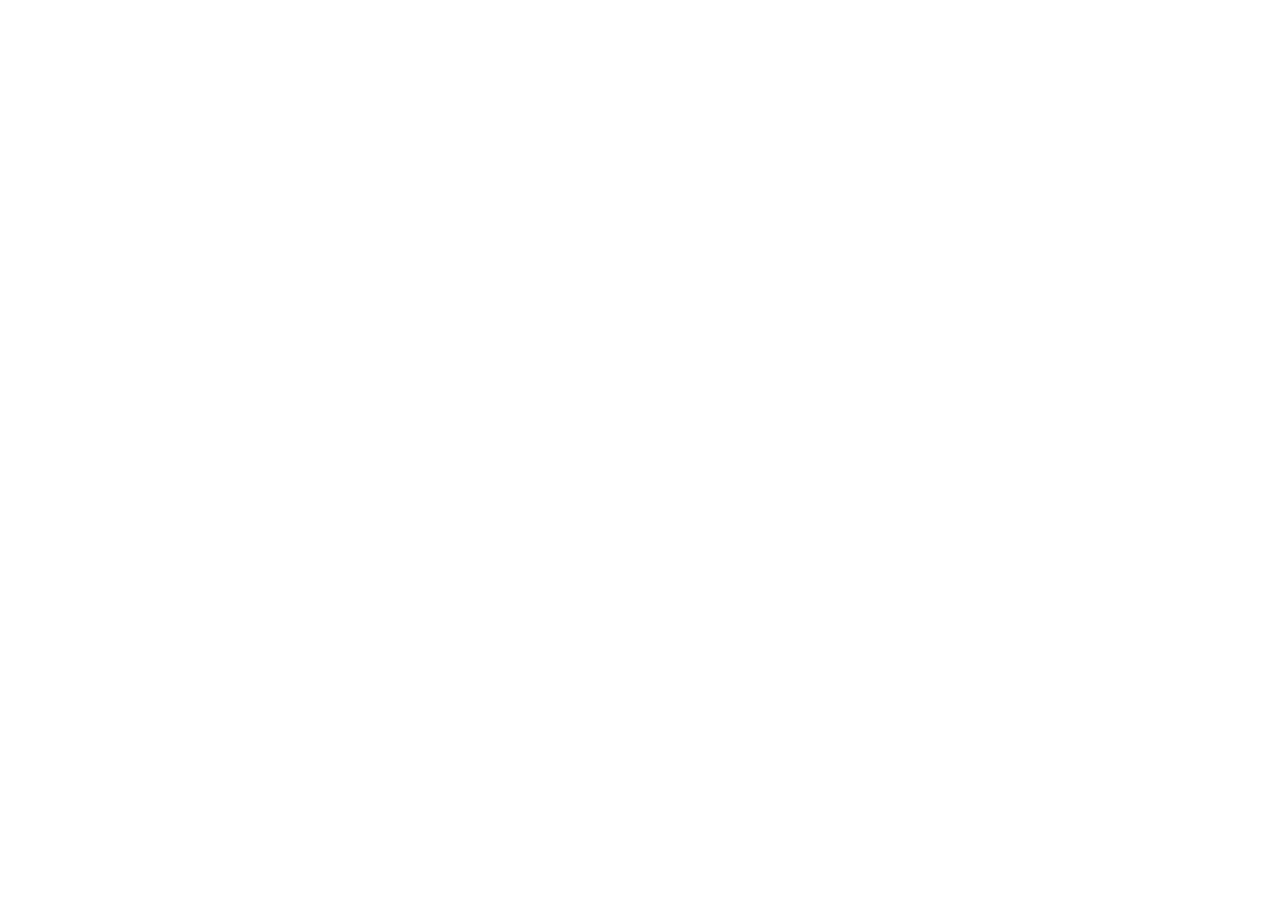
==== commit f9304378: "🚀 Deploy to production (main branch)" ====
--- a/index.html
+++ b/index.html
@@ -3,853 +3,15 @@
 <head>
   <meta charset="UTF-8">
   <meta name="viewport" content="width=device-width, initial-scale=1.0">
-  <title>Alight - 轻量级 Mac 清理工具 | LiteApps</title>
-  <meta name="description" content="Alight 是一款轻量级 Mac 系统清理与优化工具，支持深度清理、快速清理、应用管理、启动项管理、进程管理、桌面清理等，基于 JS + Native Bridge 架构，安装包仅 10MB。">
-  <meta name="keywords" content="Mac清理,Alight,LiteApps,深度清理,快速清理,应用卸载,启动项管理,进程管理,桌面清理,Mac优化">
-  <link rel="icon" type="image/svg+xml" href="favicon.svg">
-  <link rel="stylesheet" href="style.css">
+  <title>LiteApps - 打造最轻量的 Mac 工具集</title>
+  <meta name="description" content="LiteApps 致力于打造最轻量的 Mac 工具集。基于 JS + Native Bridge 创新架构，每款 App 仅 ~10MB。">
+  <meta name="keywords" content="LiteApps,Mac工具,轻量级应用,Alight,Mac清理,macOS应用">
+  <link rel="icon" type="image/svg+xml" href="/favicon.svg">
+  <script type="module" crossorigin src="/assets/main-BGi-SYBf.js"></script>
+  <link rel="modulepreload" crossorigin href="/assets/runtime-core.esm-bundler-CVZ3Rajj.js">
+  <link rel="stylesheet" crossorigin href="/assets/main-Kku_vBwV.css">
 </head>
 <body>
-  <!-- 导航栏 -->
-  <nav class="navbar">
-    <div class="nav-container">
-      <a href="/" class="nav-logo">
-        <span class="logo-icon">✦</span>
-        <span class="logo-text">Alight</span>
-      </a>
-      <div class="nav-links">
-        <a href="#features" data-i18n="nav_features">功能</a>
-        <a href="#screenshots" data-i18n="nav_screenshots">预览</a>
-        <a href="#architecture" data-i18n="nav_architecture">架构</a>
-        <a href="#download" data-i18n="nav_download">下载</a>
-      </div>
-      <button id="langSwitch" class="lang-switch" title="Switch to English">EN</button>
-      <a href="#download" class="nav-download-btn" data-i18n="nav_free_download">免费下载</a>
-    </div>
-  </nav>
-
-  <!-- Hero 区域 -->
-  <section class="hero">
-    <div class="hero-container">
-      <div class="hero-badge" data-i18n="hero_badge">🧹 LiteApps 出品</div>
-      <h1 class="hero-title">
-        <!-- 由 JS 动态填充 -->
-      </h1>
-      <p class="hero-subtitle">
-        <!-- 由 JS 动态填充 -->
-      </p>
-      <div class="hero-actions">
-        <a href="#download" class="btn btn-primary btn-lg">
-          <svg width="20" height="20" viewBox="0 0 24 24" fill="none" stroke="currentColor" stroke-width="2.5" stroke-linecap="round" stroke-linejoin="round"><path d="M21 15v4a2 2 0 0 1-2 2H5a2 2 0 0 1-2-2v-4"/><polyline points="7 10 12 15 17 10"/><line x1="12" y1="15" x2="12" y2="3"/></svg>
-          <span data-i18n="btn_download">免费下载</span>
-        </a>
-        <a href="#features" class="btn btn-secondary btn-lg" data-i18n="btn_learn_more">了解更多</a>
-      </div>
-      <div class="hero-meta">
-        <span class="meta-item" data-i18n="meta_scan">⚡ 秒级扫描</span>
-        <span class="meta-divider">·</span>
-        <span class="meta-item" data-i18n="meta_size">📦 &lt;10MB</span>
-        <span class="meta-divider">·</span>
-        <span class="meta-item" data-i18n="meta_safe">🔒 安全可靠</span>
-      </div>
-    </div>
-    <div class="hero-visual">
-      <!-- 模拟 DeepCleanView - 完全匹配真实 StatusOverview + CleanCardGrid -->
-      <div class="mac-window">
-        <div class="mac-window-header">
-          <div class="window-dots">
-            <span class="dot dot-red"></span>
-            <span class="dot dot-yellow"></span>
-            <span class="dot dot-green"></span>
-          </div>
-          <span class="window-title">Alight — 深度清理</span>
-        </div>
-        <div class="mac-window-body">
-          <div class="mock-deepclean">
-            <!-- StatusOverview: 标题栏 + 扫描按钮 -->
-            <div class="dc-header">
-              <h3>深度清理</h3>
-              <button class="dc-scan-btn">
-                <svg width="14" height="14" viewBox="0 0 24 24" fill="none" stroke="currentColor" stroke-width="2.5"><polygon points="13 2 3 14 12 14 11 22 21 10 12 10 13 2"/></svg>
-                开始扫描
-              </button>
-            </div>
-
-            <!-- StatusOverview: 四宫格统计卡片（使用真实颜色） -->
-            <div class="dc-stats-grid">
-              <div class="dc-stat-card stat-cache">
-                <span class="dc-stat-value">856 MB</span>
-                <span class="dc-stat-label">缓存数据</span>
-              </div>
-              <div class="dc-stat-card stat-health">
-                <span class="dc-stat-value health-good">良好</span>
-                <span class="dc-stat-label">健康评分</span>
-              </div>
-              <div class="dc-stat-card stat-count">
-                <span class="dc-stat-value">128 项</span>
-                <span class="dc-stat-label">建议清理</span>
-              </div>
-              <div class="dc-stat-card stat-space">
-                <span class="dc-stat-value">2.4 GB</span>
-                <span class="dc-stat-label">可释放空间</span>
-              </div>
-            </div>
-
-            <!-- CleanCardGrid: 2列卡片网格（匹配真实 DeepCleanCard） -->
-            <div class="dc-cards-grid">
-              <!-- APP_DATA 卡片 -->
-              <div class="dc-clean-card">
-                <div class="card-icon-bg card-icon-blue">
-                  <svg width="24" height="24" viewBox="0 0 24 24" fill="none" stroke="currentColor" stroke-width="1.8"><path d="M14.5 2H6a2 2 0 0 0-2 2v16a2 2 0 0 0 2 2h12a2 2 0 0 0 2-2V7.5L14.5 2z"/><polyline points="14 2 14 8 20 8"/><path d="M9 13l2 2 4-4"/></svg>
-                </div>
-                <div class="card-info">
-                  <span class="card-name">应用数据</span>
-                  <span class="card-desc">扫描应用产生的缓存和配置文件</span>
-                </div>
-                <div class="card-right">
-                  <span class="card-size">456 MB</span>
-                  <span class="card-count">24 个应用</span>
-                  <button class="card-btn">查看</button>
-                </div>
-              </div>
-              <!-- INSTALLER 卡片 -->
-              <div class="dc-clean-card">
-                <div class="card-icon-bg card-icon-green">
-                  <svg width="24" height="24" viewBox="0 0 24 24" fill="none" stroke="currentColor" stroke-width="1.8"><path d="M21 16V8a2 2 0 0 0-1-1.73l-7-4a2 2 0 0 0-2 0l-7 4A2 2 0 0 0 3 8v8a2 2 0 0 0 1 1.73l7 4a2 2 0 0 0 2 0l7-4A2 2 0 0 0 21 16z"/></svg>
-                </div>
-                <div class="card-info">
-                  <span class="card-name">安装包残留</span>
-                  <span class="card-desc">已删除应用的 DMG/PKG 安装包残留</span>
-                </div>
-                <div class="card-right">
-                  <span class="card-size">520 MB</span>
-                  <span class="card-count">12 项</span>
-                  <button class="card-btn">查看</button>
-                </div>
-              </div>
-              <!-- LARGE_FILES 卡片 -->
-              <div class="dc-clean-card">
-                <div class="card-icon-bg card-icon-orange">
-                  <svg width="24" height="24" viewBox="0 0 24 24" fill="none" stroke="currentColor" stroke-width="1.8"><path d="M22 19a2 2 0 0 1-2 2H4a2 2 0 0 1-2-2V5a2 2 0 0 1 2-2h5l2 3h9a2 2 0 0 1 2 2z"/></svg>
-                </div>
-                <div class="card-info">
-                  <span class="card-name">大文件</span>
-                  <span class="card-desc">占用大量磁盘空间的大文件</span>
-                </div>
-                <div class="card-right">
-                  <span class="card-size">680 MB</span>
-                  <span class="card-count">8 项</span>
-                  <button class="card-btn">查看</button>
-                </div>
-              </div>
-              <!-- OLD_FILES 卡片 -->
-              <div class="dc-clean-card">
-                <div class="card-icon-bg card-icon-purple">
-                  <svg width="24" height="24" viewBox="0 0 24 24" fill="none" stroke="currentColor" stroke-width="1.8"><circle cx="12" cy="12" r="10"/><polyline points="12 6 12 12 16 14"/></svg>
-                </div>
-                <div class="card-info">
-                  <span class="card-name">旧文件</span>
-                  <span class="card-desc">长期未访问的旧文件和过期数据</span>
-                </div>
-                <div class="card-right">
-                  <span class="card-size">320 MB</span>
-                  <span class="card-count">56 项</span>
-                  <button class="card-btn">查看</button>
-                </div>
-              </div>
-            </div>
-          </div>
-        </div>
-      </div>
-    </div>
-  </section>
-
-  <!-- 功能特性 -->
-  <section id="features" class="features">
-    <div class="container">
-      <div class="section-header">
-        <h2 class="section-title" data-i18n="section_features_title">六大核心功能</h2>
-        <p class="section-subtitle" data-i18n="section_features_subtitle">覆盖 Mac 清理优化的每一个场景</p>
-      </div>
-      <div class="features-grid">
-        <!-- 深度清理 deep-clean -->
-        <div class="feature-card featured">
-          <div class="feature-badge" data-i18n="badge_core">核心功能</div>
-          <div class="feature-icon">🔬</div>
-          <h3 data-i18n="feat_deep_clean_name">深度清理</h3>
-          <p data-i18n="feat_deep_clean_desc">全盘深度扫描，识别安装包残留、大文件、旧文件、应用数据等垃圾。支持按类别预览详情，一键精准清理。</p>
-          <div class="feature-tags">
-            <span class="tag" data-i18n="tag_installer">安装包残留</span>
-            <span class="tag" data-i18n="tag_large_files">大文件扫描</span>
-            <span class="tag" data-i18n="tag_old_files">旧文件</span>
-            <span class="tag" data-i18n="tag_app_data">应用数据</span>
-          </div>
-        </div>
-        <!-- 快速清理 quick-clean -->
-        <div class="feature-card">
-          <div class="feature-icon">⚡</div>
-          <h3 data-i18n="feat_quick_clean_name">快速清理</h3>
-          <p data-i18n="feat_quick_clean_desc">一键智能扫描系统缓存、日志、临时文件等常见垃圾，配合健康评分，快速释放空间。</p>
-          <div class="feature-tags">
-            <span class="tag" data-i18n="tag_cache">系统缓存</span>
-            <span class="tag" data-i18n="tag_logs">日志文件</span>
-            <span class="tag" data-i18n="tag_temp">临时文件</span>
-            <span class="tag" data-i18n="tag_trash">废纸篓</span>
-          </div>
-        </div>
-        <!-- 应用管理 app-manage -->
-        <div class="feature-card">
-          <div class="feature-icon">📱</div>
-          <h3 data-i18n="feat_app_manage_name">应用管理</h3>
-          <p data-i18n="feat_app_manage_desc">查看所有已安装应用，按大小/名称/使用时间排序。彻底卸载应用并自动清理关联的缓存和配置残留。</p>
-          <div class="feature-tags">
-            <span class="tag" data-i18n="tag_app_list">应用列表</span>
-            <span class="tag" data-i18n="tag_uninstall">彻底卸载</span>
-            <span class="tag" data-i18n="tag_residuals">残留清理</span>
-            <span class="tag" data-i18n="tag_force_quit">强制终止</span>
-          </div>
-        </div>
-        <!-- 启动项管理 startup-manager -->
-        <div class="feature-card">
-          <div class="feature-icon">🚀</div>
-          <h3 data-i18n="feat_startup_name">启动项管理</h3>
-          <p data-i18n="feat_startup_desc">管理系统登录项和后台活动（LaunchAgents/LaunchDaemons），一键禁用不必要的开机启动项，加速开机。</p>
-          <div class="feature-tags">
-            <span class="tag" data-i18n="tag_login_items">登录项</span>
-            <span class="tag" data-i18n="tag_bg_services">后台服务</span>
-            <span class="tag" data-i18n="tag_filter">分类筛选</span>
-            <span class="tag" data-i18n="tag_toggle">开关控制</span>
-          </div>
-        </div>
-        <!-- 进程管理 process-manager -->
-        <div class="feature-card">
-          <div class="feature-icon">💻</div>
-          <h3 data-i18n="feat_process_name">进程管理</h3>
-          <p data-i18n="feat_process_desc">实时查看所有运行中的进程，按系统/应用/其他分类筛选，支持搜索和多选批量结束占用资源的进程。</p>
-          <div class="feature-tags">
-            <span class="tag" data-i18n="tag_proc_list">进程列表</span>
-            <span class="tag" data-i18n="tag_cpu_mem">CPU/内存</span>
-            <span class="tag" data-i18n="tag_batch_kill">批量终止</span>
-            <span class="tag" data-i18n="tag_search">搜索筛选</span>
-          </div>
-        </div>
-        <!-- 桌面清理 desktop-clean -->
-        <div class="feature-card">
-          <div class="feature-icon">🖥️</div>
-          <h3 data-i18n="feat_desktop_name">桌面清理</h3>
-          <p data-i18n="feat_desktop_desc">扫描桌面上的所有文件，按类型分组展示，支持列表/网格视图切换，快速整理杂乱的桌面。</p>
-          <div class="feature-tags">
-            <span class="tag" data-i18n="tag_desk_scan">桌面扫描</span>
-            <span class="tag" data-i18n="tag_file_type">文件分类</span>
-            <span class="tag" data-i18n="tag_preview">预览查看</span>
-            <span class="tag" data-i18n="tag_quick_ops">快捷操作</span>
-          </div>
-        </div>
-      </div>
-    </div>
-  </section>
-
-  <!-- 产品亮点 -->
-  <section class="highlights">
-    <div class="container">
-      <div class="highlights-grid">
-        <div class="highlight-item">
-          <div class="highlight-number" data-i18n="highlight_1_num">01</div>
-          <h3 data-i18n="highlight_1_title">超小体积</h3>
-          <p data-i18n="highlight_1_desc">安装包小于 10MB，对比 Electron 类产品（通常 100MB+）小 90%</p>
-        </div>
-        <div class="highlight-item">
-          <div class="highlight-number" data-i18n="highlight_2_num">02</div>
-          <h3 data-i18n="highlight_2_title">极速体验</h3>
-          <p data-i18n="highlight_2_desc">JS + Native Bridge 架构，原生 Objective-C 执行扫描任务，速度远超纯 JS 方案</p>
-        </div>
-        <div class="highlight-item">
-          <div class="highlight-number" data-i18n="highlight_3_num">03</div>
-          <h3 data-i18n="highlight_3_title">安全可靠</h3>
-          <p data-i18n="highlight_3_desc">每一步操作都可预览确认，只清理确定的垃圾文件，绝不误删用户重要数据</p>
-        </div>
-        <div class="highlight-item">
-          <div class="highlight-number" data-i18n="highlight_4_num">04</div>
-          <h3 data-i18n="highlight_4_title">六大模块</h3>
-          <p data-i18n="highlight_4_desc">深度清理、快速清理、应用管理、启动项、进程管理、桌面清理，一站式解决</p>
-        </div>
-      </div>
-    </div>
-  </section>
-
-  <!-- 截图展示 - 完全匹配真实 UI -->
-  <section id="screenshots" class="screenshots">
-    <div class="container">
-      <div class="section-header">
-        <h2 class="section-title" data-i18n="section_screenshots_title">界面预览</h2>
-        <p class="section-subtitle" data-i18n="section_screenshots_subtitle">基于 Vue 3 + Element Plus 构建的精致界面</p>
-      </div>
-      <div class="screenshots-grid">
-        <!-- 截图1: 深度清理 - 匹配真实 StatusOverview + DeepCleanCard -->
-        <div class="screenshot-card">
-          <div class="screenshot-mock mock-deepclean-preview">
-            <div class="mock-mac-bar">
-              <span class="mock-dot red"></span>
-              <span class="mock-dot yellow"></span>
-              <span class="mock-dot green"></span>
-            </div>
-            <div class="mock-body dc-preview-body">
-              <div class="dc-prev-header">
-                <span class="dc-prev-title">深度清理</span>
-                <span class="dc-prev-btn">⚡ 开始扫描</span>
-              </div>
-              <div class="dc-prev-stats">
-                <div class="dc-ps stat-cache"><b>856 MB</b><small>缓存数据</small></div>
-                <div class="dc-ps stat-health"><b class="health-good">良好</b><small>健康评分</small></div>
-                <div class="dc-ps stat-count"><b>128 项</b><small>建议清理</small></div>
-                <div class="dc-ps stat-space"><b>2.4 GB</b><small>可释放空间</small></div>
-              </div>
-              <div class="dc-prev-cards">
-                <div class="dcp-card">
-                  <div class="dcp-icon dcp-icon-blue"><svg width="18" height="18" viewBox="0 0 24 24" fill="none" stroke="currentColor" stroke-width="1.8"><path d="M14.5 2H6a2 2 0 0 0-2 2v16a2 2 0 0 0 2 2h12a2 2 0 0 0 2-2V7.5L14.5 2z"/><polyline points="14 2 14 8 20 8"/></svg></div>
-                  <div class="dcp-info"><b>应用数据</b><span>扫描应用缓存和配置文件</span></div>
-                  <div class="dcp-meta"><b>456 MB</b><span>24个应用</span></div>
-                  <span class="dcp-arrow">›</span>
-                </div>
-                <div class="dcp-card">
-                  <div class="dcp-icon dcp-icon-green"><svg width="18" height="18" viewBox="0 0 24 24" fill="none" stroke="currentColor" stroke-width="1.8"><path d="M21 16V8a2 2 0 0 0-1-1.73l-7-4a2 2 0 0 0-2 0l-7 4A2 2 0 0 0 3 8v8a2 2 0 0 0 1 1.73l7 4a2 2 0 0 0 2 0l7-4A2 2 0 0 0 21 16z"/></svg></div>
-                  <div class="dcp-info"><b>安装包残留</b><span>DMG/PKG 安装包残留</span></div>
-                  <div class="dcp-meta"><b>520 MB</b><span>12项</span></div>
-                  <span class="dcp-arrow">›</span>
-                </div>
-                <div class="dcp-card">
-                  <div class="dcp-icon dcp-icon-orange"><svg width="18" height="18" viewBox="0 0 24 24" fill="none" stroke="currentColor" stroke-width="1.8"><path d="M22 19a2 2 0 0 1-2 2H4a2 2 0 0 1-2-2V5a2 2 0 0 1 2-2h5l2 3h9a2 2 0 0 1 2 2z"/></svg></div>
-                  <div class="dcp-info"><b>大文件</b><span>占用大量空间的文件</span></div>
-                  <div class="dcp-meta"><b>680 MB</b><span>8项</span></div>
-                  <span class="dcp-arrow">›</span>
-                </div>
-                <div class="dcp-card">
-                  <div class="dcp-icon dcp-icon-purple"><svg width="18" height="18" viewBox="0 0 24 24" fill="none" stroke="currentColor" stroke-width="1.8"><circle cx="12" cy="12" r="10"/><polyline points="12 6 12 12 16 14"/></svg></div>
-                  <div class="dcp-info"><b>旧文件</b><span>长期未访问的文件</span></div>
-                  <div class="dcp-meta"><b>320 MB</b><span>56项</span></div>
-                  <span class="dcp-arrow">›</span>
-                </div>
-              </div>
-            </div>
-          </div>
-          <p data-i18n="shot_deep_clean">深度清理 — 全盘扫描与四维统计</p>
-        </div>
-
-        <!-- 截图2: 应用管理 - 匹配真实 AppManageResults + AppItem -->
-        <div class="screenshot-card">
-          <div class="screenshot-mock mock-app-manage-preview">
-            <div class="mock-mac-bar">
-              <span class="mock-dot red"></span>
-              <span class="mock-dot yellow"></span>
-              <span class="mock-dot green"></span>
-            </div>
-            <div class="mock-body am-preview-body">
-              <!-- 顶部排序栏 -->
-              <div class="am-toolbar">
-                <span class="am-total">共 48 个应用</span>
-                <div class="am-sort-group">
-                  <span class="am-sort-label">排序</span>
-                  <span class="am-sort-select">大小 ▼</span>
-                  <span class="am-sort-order">降序</span>
-                </div>
-              </div>
-              <!-- 应用列表 - 匹配真实 AppItem -->
-              <div class="am-app-list">
-                <div class="am-app-row">
-                  <div class="am-app-icon">🎮</div>
-                  <div class="am-app-info">
-                    <span class="am-app-name">Steam</span>
-                    <span class="am-app-path">/Applications/Steam.app · 3天前使用</span>
-                  </div>
-                  <span class="am-app-size">3.2 GB</span>
-                  <button class="am-uninstall-btn">卸载</button>
-                </div>
-                <div class="am-app-row">
-                  <div class="am-app-icon">💻</div>
-                  <div class="am-app-info">
-                    <span class="am-app-name">Xcode</span>
-                    <span class="am-app-path">/Developer/Xcode.app · 今天使用</span>
-                  </div>
-                  <span class="am-app-size">2.8 GB</span>
-                  <button class="am-uninstall-btn">卸载</button>
-                </div>
-                <div class="am-app-row">
-                  <div class="am-app-icon">🌐</div>
-                  <div class="am-app-info">
-                    <span class="am-app-name">Google Chrome</span>
-                    <span class="am-app-path">/Applications/Google Chrome.app · 刚刚使用</span>
-                  </div>
-                  <span class="am-app-size">856 MB</span>
-                  <button class="am-uninstall-btn">卸载</button>
-                </div>
-                <div class="am-app-row">
-                  <div class="am-app-icon">🎵</div>
-                  <div class="am-app-info">
-                    <span class="am-app-name">Spotify</span>
-                    <span class="am-app-path">/Applications/Spotify.app · 从未使用</span>
-                  </div>
-                  <span class="am-app-size">420 MB</span>
-                  <button class="am-uninstall-btn">卸载</button>
-                </div>
-                <div class="am-app-row">
-                  <div class="am-app-icon">💬</div>
-                  <div class="am-app-info">
-                    <span class="am-app-name">WeChat</span>
-                    <span class="am-app-path">/Applications/WeChat.app · 2小时前使用</span>
-                  </div>
-                  <span class="am-app-size">380 MB</span>
-                  <button class="am-uninstall-btn">卸载</button>
-                </div>
-              </div>
-            </div>
-          </div>
-          <p data-i18n="shot_app_manage">应用管理 — 彻底卸载与残留清理</p>
-        </div>
-
-        <!-- 截图3: 快速清理 - 匹配真实 QuickCleanCard -->
-        <div class="screenshot-card">
-          <div class="screenshot-mock mock-quickclean-preview">
-            <div class="mock-mac-bar">
-              <span class="mock-dot red"></span>
-              <span class="mock-dot yellow"></span>
-              <span class="mock-dot green"></span>
-            </div>
-            <div class="mock-body qc-preview-body">
-              <div class="qc-prev-header">
-                <span class="qc-prev-title">快速清理</span>
-                <span class="qc-prev-btn">⚡ 开始扫描</span>
-              </div>
-              <div class="qc-prev-stats">
-                <div class="qc-ps stat-cache"><b>1.2 GB</b><small>缓存数据</small></div>
-                <div class="qc-ps stat-health"><b class="health-good">85分</b><small>健康评分</small></div>
-                <div class="qc-ps stat-count"><b>256 项</b><small>建议清理</small></div>
-                <div class="qc-ps stat-space"><b>1.8 GB</b><small>可释放空间</small></div>
-              </div>
-              <div class="qc-prev-cards">
-                <div class="qcp-card">
-                  <div class="qcp-icon qcp-icon-blue"><svg width="18" height="18" viewBox="0 0 24 24" fill="none" stroke="currentColor" stroke-width="1.8"><path d="M14.5 2H6a2 2 0 0 0-2 2v16a2 2 0 0 0 2 2h12a2 2 0 0 0 2-2V7.5L14.5 2z"/><polyline points="14 2 14 8 20 8"/></svg></div>
-                  <div class="qcp-info"><b>系统缓存</b><span>应用和系统产生的缓存文件</span></div>
-                  <div class="qcp-meta"><b>520 MB</b><span>128项</span></div>
-                  <div class="qcp-actions">
-                    <button class="qcp-btn-preview">预览</button>
-                    <button class="qcp-btn-clean">智能清理</button>
-                  </div>
-                </div>
-                <div class="qcp-card">
-                  <div class="qcp-icon qcp-icon-orange"><svg width="18" height="18" viewBox="0 0 24 24" fill="none" stroke="currentColor" stroke-width="1.8"><path d="M14 2H6a2 2 0 0 0-2 2v16a2 2 0 0 0 2 2h12a2 2 0 0 0 2-2V8h-2a2 2 0 0 1-2-2V2z"/><path d="M14 2v6h6"/><path d="M16 13H8"/><path d="M16 17H8"/><path d="M10 9H8"/></svg></div>
-                  <div class="qcp-info"><b>日志文件</b><span>系统和应用的日志记录</span></div>
-                  <div class="qcp-meta"><b>280 MB</b><span>64项</span></div>
-                  <div class="qcp-actions">
-                    <button class="qcp-btn-preview">预览</button>
-                    <button class="qcp-btn-clean">智能清理</button>
-                  </div>
-                </div>
-                <div class="qcp-card">
-                  <div class="qcp-icon qcp-icon-green"><svg width="18" height="18" viewBox="0 0 24 24" fill="none" stroke="currentColor" stroke-width="1.8"><path d="M3 6h18"/><path d="M19 6v14c0 1-1 2-2 2H7c-1 0-2-1-2-2V6"/><path d="M8 6V4c0-1 1-2 2-2h4c1 0 2 1 2 2v2"/></svg></div>
-                  <div class="qcp-info"><b>临时文件</b><span>系统和应用产生的临时文件</span></div>
-                  <div class="qcp-meta"><b>156 MB</b><span>42项</span></div>
-                  <div class="qcp-actions">
-                    <button class="qcp-btn-preview">预览</button>
-                    <button class="qcp-btn-clean">智能清理</button>
-                  </div>
-                </div>
-                <div class="qcp-card">
-                  <div class="qcp-icon qcp-icon-red"><svg width="18" height="18" viewBox="0 0 24 24" fill="none" stroke="currentColor" stroke-width="1.8"><polyline points="3 6 5 6 21 6"/><path d="M19 6v14a2 2 0 0 1-2 2H7a2 2 0 0 1-2-2V6m3 0V4a2 2 0 0 1 2-2h4a2 2 0 0 1 2 2v2"/></svg></div>
-                  <div class="qcp-info"><b>废纸篓</b><span>废纸篓中的可清理文件</span></div>
-                  <div class="qcp-meta"><b>840 MB</b><span>22项</span></div>
-                  <div class="qcp-actions">
-                    <button class="qcp-btn-preview">预览</button>
-                    <button class="qcp-btn-clean">清空</button>
-                  </div>
-                </div>
-              </div>
-            </div>
-          </div>
-          <p data-i18n="shot_quick_clean">快速清理 — 一键智能清理</p>
-        </div>
-
-        <!-- 截图4: 启动项管理 - 匹配真实 startup-manager + StartupItemCard -->
-        <div class="screenshot-card">
-          <div class="screenshot-mock mock-startup-preview">
-            <div class="mock-mac-bar">
-              <span class="mock-dot red"></span>
-              <span class="mock-dot yellow"></span>
-              <span class="mock-dot green"></span>
-            </div>
-            <div class="mock-body su-preview-body">
-              <!-- 页面 Header Banner (page-header) -->
-              <div class="su-page-header">
-                <span class="su-header-icon">⚙️</span>
-                <div class="su-header-content">
-                  <span class="su-header-title">启动项管理</span>
-                  <span class="su-header-desc">管理开机自启的应用和服务</span>
-                </div>
-              </div>
-              <!-- 类型 Tab 切换 -->
-              <div class="su-tabs">
-                <span class="su-tab active">全部 15</span>
-                <span class="su-tab">登录项 8</span>
-                <span class="su-tab">后台活动 7</span>
-              </div>
-              <!-- 筛选 radio -->
-              <div class="su-filter-card">
-                <div class="su-radio-group">
-                  <span class="su-radio active">全部 15</span>
-                  <span class="su-radio">已启用 10</span>
-                  <span class="su-radio">已禁用 5</span>
-                </div>
-              </div>
-              <!-- 启动项列表 - 匹配真实 StartupItemCard -->
-              <div class="su-prev-list">
-                <div class="su-item">
-                  <div class="su-item-icon">🌐</div>
-                  <div class="su-item-info">
-                    <div class="su-item-name">
-                      Google Chrome Helper
-                      <span class="su-kind login">登录项</span>
-                    </div>
-                    <div class="su-item-path">~/Library/LaunchAgents/com.google.chrome.helper.plist</div>
-                  </div>
-                  <div class="su-item-actions">
-                    <button class="su-delete-btn">
-                      <svg width="14" height="14" viewBox="0 0 24 24" fill="none" stroke="currentColor" stroke-width="2"><polyline points="3 6 5 6 21 6"/><path d="M19 6v14a2 2 0 0 1-2 2H7a2 2 0 0 1-2-2V6m3 0V4a2 2 0 0 1 2-2h4a2 2 0 0 1 2 2v2"/></svg>
-                    </button>
-                    <div class="su-toggle on"></div>
-                  </div>
-                </div>
-                <div class="su-item">
-                  <div class="su-item-icon">☁️</div>
-                  <div class="su-item-info">
-                    <div class="su-item-name">
-                      iCloud Sync
-                      <span class="su-kind bg">后台活动</span>
-                      <span class="su-cat">系统</span>
-                    </div>
-                    <div class="su-item-path">/Library/LaunchDaemons/com.apple.icloud.sync.plist</div>
-                  </div>
-                  <div class="su-item-actions">
-                    <button class="su-delete-btn">
-                      <svg width="14" height="14" viewBox="0 0 24 24" fill="none" stroke="currentColor" stroke-width="2"><polyline points="3 6 5 6 21 6"/><path d="M19 6v14a2 2 0 0 1-2 2H7a2 2 0 0 1-2-2V6m3 0V4a2 2 0 0 1 2-2h4a2 2 0 0 1 2 2v2"/></svg>
-                    </button>
-                    <div class="su-toggle on"></div>
-                  </div>
-                </div>
-                <div class="su-item disabled">
-                  <div class="su-item-icon">🎵</div>
-                  <div class="su-item-info">
-                    <div class="su-item-name">
-                      Spotify
-                      <span class="su-kind login">登录项</span>
-                      <span class="su-cat-warn">建议关闭</span>
-                    </div>
-                    <div class="su-item-path">~/Library/LaunchAgents/com.spotify.client.plist</div>
-                  </div>
-                  <div class="su-item-actions">
-                    <button class="su-delete-btn">
-                      <svg width="14" height="14" viewBox="0 0 24 24" fill="none" stroke="currentColor" stroke-width="2"><polyline points="3 6 5 6 21 6"/><path d="M19 6v14a2 2 0 0 1-2 2H7a2 2 0 0 1-2-2V6m3 0V4a2 2 0 0 1 2-2h4a2 2 0 0 1 2 2v2"/></svg>
-                    </button>
-                    <div class="su-toggle off"></div>
-                  </div>
-                </div>
-              </div>
-            </div>
-          </div>
-          <p data-i18n="shot_startup">启动项管理 — 加速你的 Mac 开机</p>
-        </div>
-
-        <!-- 截图5: 进程管理 - 匹配真实 process-manager -->
-        <div class="screenshot-card">
-          <div class="screenshot-mock mock-process-preview">
-            <div class="mock-mac-bar">
-              <span class="mock-dot red"></span>
-              <span class="mock-dot yellow"></span>
-              <span class="mock-dot green"></span>
-            </div>
-            <div class="mock-body pm-preview-body">
-              <!-- 页面 Header Banner -->
-              <div class="pm-page-header">
-                <span class="pm-header-icon">🖥️</span>
-                <div class="pm-header-content">
-                  <span class="pm-header-title">进程管理</span>
-                  <span class="pm-header-desc">实时监控和管理运行中的进程</span>
-                </div>
-                <div class="pm-header-actions">
-                  <button class="pm-btn-refresh">刷新</button>
-                  <button class="pm-btn-kill">结束选中 (0)</button>
-                </div>
-              </div>
-              <!-- 工具栏 Tab + 搜索 -->
-              <div class="pm-toolbar">
-                <div class="pm-tabs">
-                  <span class="pm-tab active">全部<span class="pm-tab-count">156</span></span>
-                  <span class="pm-tab">系统<span class="pm-tab-count">42</span></span>
-                  <span class="pm-tab">应用<span class="pm-tab-count">89</span></span>
-                  <span class="pm-tab">其他<span class="pm-tab-count">25</span></span>
-                </div>
-                <div class="pm-search">
-                  <svg width="14" height="14" viewBox="0 0 24 24" fill="none" stroke="currentColor" stroke-width="2"><circle cx="11" cy="11" r="8"/><line x1="21" y1="21" x2="16.65" y2="16.65"/></svg>
-                  <span>搜索进程...</span>
-                </div>
-              </div>
-              <!-- 进程列表 - 匹配真实 process-item -->
-              <div class="pm-list">
-                <div class="pm-item">
-                  <div class="pm-left">
-                    <div class="pm-checkbox checked"></div>
-                    <div class="pm-picon">🌐</div>
-                    <div class="pm-info">
-                      <div class="pm-name">Google Chrome<span class="pm-tag sys">系统</span></div>
-                      <div class="pm-path">com.google.Chrome</div>
-                    </div>
-                  </div>
-                  <div class="pm-right">
-                    <div class="pm-usage">
-                      <div class="pm-usage-row"><span class="pm-label">CPU</span><span class="pm-val usage-high">23.5%</span></div>
-                      <div class="pm-usage-row"><span class="pm-label">内存</span><span class="pm-val usage-medium">12.8%</span></div>
-                    </div>
-                    <span class="pm-pid">PID: 2841</span>
-                    <button class="pm-kill-btn">结束</button>
-                  </div>
-                </div>
-                <div class="pm-item selected">
-                  <div class="pm-left">
-                    <div class="pm-checkbox checked"></div>
-                    <div class="pm-picon">💻</div>
-                    <div class="pm-info">
-                      <div class="pm-name">Xcode</div>
-                      <div class="pm-path">com.apple.dt.Xcode</div>
-                    </div>
-                  </div>
-                  <div class="pm-right">
-                    <div class="pm-usage">
-                      <div class="pm-usage-row"><span class="pm-label">CPU</span><span class="pm-val usage-high">45.2%</span></div>
-                      <div class="pm-usage-row"><span class="pm-label">内存</span><span class="pm-val usage-high">18.6%</span></div>
-                    </div>
-                    <span class="pm-pid">PID: 8921</span>
-                    <button class="pm-kill-btn">结束</button>
-                  </div>
-                </div>
-                <div class="pm-item">
-                  <div class="pm-left">
-                    <div class="pm-checkbox"></div>
-                    <div class="pm-picon">🎵</div>
-                    <div class="pm-info">
-                      <div class="pm-name">Spotify</div>
-                      <div class="pm-path">com.spotify.client</div>
-                    </div>
-                  </div>
-                  <div class="pm-right">
-                    <div class="pm-usage">
-                      <div class="pm-usage-row"><span class="pm-label">CPU</span><span class="pm-val usage-low">1.2%</span></div>
-                      <div class="pm-usage-row"><span class="pm-label">内存</span><span class="pm-val usage-low">3.4%</span></div>
-                    </div>
-                    <span class="pm-pid">PID: 15234</span>
-                    <button class="pm-kill-btn">结束</button>
-                  </div>
-                </div>
-              </div>
-            </div>
-          </div>
-          <p data-i18n="shot_process">进程管理 — 实时监控与批量管理</p>
-        </div>
-
-        <!-- 截图6: 桌面清理 - 匹配真实 desktop-clean -->
-        <div class="screenshot-card">
-          <div class="screenshot-mock mock-desktop-preview">
-            <div class="mock-mac-bar">
-              <span class="mock-dot red"></span>
-              <span class="mock-dot yellow"></span>
-              <span class="mock-dot green"></span>
-            </div>
-            <div class="mock-body dt-preview-body">
-              <div class="dt-prev-header">
-                <span class="dt-prev-title">桌面清理</span>
-                <span class="dt-prev-btn">🔄 重新扫描</span>
-              </div>
-              <div class="dt-prev-summary">
-                <div>
-                  <span class="dt-total">2.1 GB</span>
-                  <span class="dt-detail">48 个文件 · 12 个文件夹</span>
-                </div>
-                <div class="dt-actions">
-                  <span class="dt-view-btn active">☰ 列表</span>
-                  <span class="dt-view-btn">⊞ 网格</span>
-                  <span class="dt-select-btn">全选</span>
-                  <button class="dt-delete-btn">删除选中 (0)</button>
-                </div>
-              </div>
-              <!-- 表头 -->
-              <div class="dt-table-header">
-                <span style="width:20px"></span>
-                <span style="width:32px"></span>
-                <span style="flex:1">名称</span>
-                <span style="width:100px;text-align:right">修改时间</span>
-                <span style="width:70px;text-align:right">大小</span>
-                <span style="width:40px"></span>
-              </div>
-              <!-- 文件列表 -->
-              <div class="dt-file-list">
-                <div class="dt-file-row">
-                  <input type="checkbox" checked>
-                  <span class="dt-file-icon">📄</span>
-                  <span class="dt-file-name">Screenshot_2024.png</span>
-                  <span class="dt-file-time">2024-01-15</span>
-                  <span class="dt-file-size">4.2 MB</span>
-                </div>
-                <div class="dt-file-row">
-                  <input type="checkbox" checked>
-                  <span class="dt-file-icon">📄</span>
-                  <span class="dt-file-name">报告文档.docx</span>
-                  <span class="dt-file-time">2024-01-10</span>
-                  <span class="dt-file-size">2.8 MB</span>
-                </div>
-                <div class="dt-file-row">
-                  <input type="checkbox">
-                  <span class="dt-file-icon">🖼️</span>
-                  <span class="dt-file-name">wallpaper.jpg</span>
-                  <span class="dt-file-time">2023-12-20</span>
-                  <span class="dt-file-size">8.5 MB</span>
-                </div>
-                <div class="dt-file-row">
-                  <input type="checkbox">
-                  <span class="dt-file-icon">📦</span>
-                  <span class="dt-file-name">project.zip</span>
-                  <span class="dt-file-time">2024-01-08</span>
-                  <span class="dt-file-size">156 MB</span>
-                </div>
-              </div>
-            </div>
-          </div>
-          <p data-i18n="shot_desktop">桌面清理 — 整理你的桌面文件</p>
-        </div>
-      </div>
-    </div>
-  </section>
-
-  <!-- 技术架构 -->
-  <section id="architecture" class="architecture">
-    <div class="container">
-      <div class="arch-content">
-        <div class="arch-text">
-          <h2 data-i18n="arch_title">为什么这么快？</h2>
-          <p data-i18n="arch_intro">Alight 采用创新的 <strong>JS + Native Bridge</strong> 三层架构：</p>
-          <ul class="arch-list">
-            <li>
-              <strong data-i18n="arch_ui_name">UI 层 (Vue 3 + Element Plus)</strong><br>
-              <small data-i18n="arch_ui_desc">轻量 Web 渲染，跨平台一致体验，开发效率高</small>
-            </li>
-            <li>
-              <strong data-i18n="arch_bridge_name">Bridge 层 (IPC 通信)</strong><br>
-              <small data-i18n="arch_bridge_desc">高效消息桥梁，毫秒级调用 Native 能力，异步非阻塞</small>
-            </li>
-            <li>
-              <strong data-i18n="arch_native_name">Native 层 (Objective-C)</strong><br>
-              <small data-i18n="arch_native_desc">直接调用 macOS 系统 API，文件扫描、进程管理等极致性能</small>
-            </li>
-          </ul>
-          <p class="arch-note" data-i18n="arch_note">这种分层架构让 Alight 既拥有 Web 开发的灵活性，又具备原生应用的性能优势。安装包仅 ~10MB，内存占用极低，远优于传统 Electron 方案。</p>
-        </div>
-        <div class="arch-diagram">
-          <div class="arch-layer layer-ui">
-            <span class="layer-tech" data-i18n="layer_ui_tech">Vue 3 + Element Plus + TailwindCSS</span>
-            <span data-i18n="layer_ui_label">UI Layer</span><br><small data-i18n="layer_ui_small">界面渲染 / 用户交互</small>
-          </div>
-          <div class="arch-arrow">↓ IPC Bridge ↓</div>
-          <div class="arch-layer layer-bridge">
-            <span class="layer-tech" data-i18n="layer_bridge_tech">Async Message Channel</span>
-            <span data-i18n="layer_bridge_label">Bridge Layer</span><br><small data-i18n="layer_bridge_small">方法路由 / 数据序列化</small>
-          </div>
-          <div class="arch-arrow">↓ Native Call ↓</div>
-          <div class="arch-layer layer-native">
-            <span class="layer-tech" data-i18n="layer_native_tech">Objective-C / CocoaPods</span>
-            <span data-i18n="layer_native_label">Native Layer</span><br><small data-i18n="layer_native_small">macOS API / 文件系统 / 进程管理</small>
-          </div>
-        </div>
-      </div>
-    </div>
-  </section>
-
-  <!-- 下载区域 -->
-  <section id="download" class="download">
-    <div class="container">
-      <div class="download-card">
-        <h2 data-i18n="download_title">立即下载 Alight</h2>
-        <p class="download-desc" data-i18n="download_desc">免费使用，让你的 Mac 重获新生</p>
-        <div class="download-info">
-          <div class="info-item">
-            <span class="info-label" data-i18n="info_version">版本</span>
-            <span class="info-value" id="version">
-              <span class="version-loading">获取中...</span>
-            </span>
-          </div>
-          <div class="info-item">
-            <span class="info-label" data-i18n="info_date">发布日期</span>
-            <span class="info-value" id="releaseDate">-</span>
-          </div>
-          <div class="info-item">
-            <span class="info-label" data-i18n="info_size">大小</span>
-            <span class="info-value" data-i18n="info_size_val">~10 MB</span>
-          </div>
-          <div class="info-item">
-            <span class="info-label" data-i18n="info_require">要求</span>
-            <span class="info-value" data-i18n="info_require_val">macOS 12.0+</span>
-          </div>
-          <div class="info-item">
-            <span class="info-label" data-i18n="info_arch">架构</span>
-            <span class="info-value" data-i18n="info_arch_val">Universal (Apple Silicon + Intel)</span>
-          </div>
-        </div>
-        <a href="#" class="btn btn-primary btn-xl download-btn" id="downloadBtn" onclick="handleDownload(event)">
-          <svg width="22" height="22" viewBox="0 0 24 24" fill="none" stroke="currentColor" stroke-width="2.5" stroke-linecap="round" stroke-linejoin="round"><path d="M21 15v4a2 2 0 0 1-2 2H5a2 2 0 0 1-2-2v-4"/><polyline points="7 10 12 15 17 10"/><line x1="12" y1="15" x2="12" y2="3"/></svg>
-          <!-- 由 JS 动态填充 -->
-        </a>
-        <div class="download-extras">
-          <a href="https://github.com/jackie-jiang-ios/alight/releases" target="_blank" rel="noopener noreferrer" class="link-secondary">
-            <svg width="14" height="14" viewBox="0 0 24 24" fill="currentColor"><path d="M12 0c-6.626 0-12 5.373-12 12 0 5.302 3.438 9.8 8.207 11.387.599.111.793-.261.793-.577v-2.234c-3.338.726-4.033-1.416-4.033-1.416-.546-1.387-1.333-1.756-1.333-1.756-1.089-.745.083-.729.083-.729 1.205.084 1.839 1.237 1.839 1.237 1.07 1.834 2.807 1.304 3.492.997.107-.775.418-1.305.762-1.604-2.665-.305-5.467-1.334-5.467-5.931 0-1.311.469-2.381 1.236-3.221-.124-.303-.535-1.524.117-3.176 0 0 1.008-.322 3.301 1.23.957-.266 1.983-.399 3.003-.404 1.02.005 2.047.138 3.006.404 2.291-1.552 3.297-1.23 3.297-1.23.653 1.653.242 2.874.118 3.176.77.84 1.235 1.911 1.235 3.221 0 4.609-2.807 5.624-5.479 5.921.43.372.823 1.102.823 2.222v3.293c0 .319.192.694.801.576 4.765-1.589 8.199-6.086 8.199-11.386 0-6.627-5.373-12-12-12z"/></svg>
-<span data-i18n="view_releases">查看 GitHub Releases</span>
-          </a>
-        </div>
-        <p class="download-note"><span data-i18n="download_note">⚠️ 首次运行需要在「系统设置 → 隐私与安全性」中允许运行 · 下载即表示同意我们的</span> <a href="terms.html" data-i18n="download_note_terms">服务条款</a> <span data-i18n="download_note_and">和</span> <a href="privacy.html" data-i18n="download_note_privacy">隐私政策</a></p>
-      </div>
-    </div>
-  </section>
-
-  <!-- 页脚 -->
-  <footer class="footer">
-    <div class="container">
-      <div class="footer-grid">
-        <div class="footer-brand">
-          <div class="footer-logo">
-            <span class="logo-icon">✦</span>
-            <span class="logo-text">LiteApps</span>
-          </div>
-          <p data-i18n="footer_brand_desc">打造最轻量的 Mac 工具集</p>
-        </div>
-        <div class="footer-links">
-          <h4 data-i18n="footer_product">产品</h4>
-          <a href="#" data-i18n="footer_alight">Alight</a>
-          <a href="#" data-i18n="footer_more">更多产品敬请期待...</a>
-        </div>
-        <div class="footer-links">
-          <h4 data-i18n="footer_functions">功能</h4>
-          <a href="#features" data-i18n="feat_deep_clean_name">深度清理</a>
-          <a href="#features" data-i18n="feat_app_manage_name">应用管理</a>
-          <a href="#features" data-i18n="feat_startup_name">启动项管理</a>
-          <a href="#features" data-i18n="feat_process_name">进程管理</a>
-        </div>
-        <div class="footer-links">
-          <h4 data-i18n="footer_about">关于</h4>
-          <a href="about.html" data-i18n="footer_about_us">关于我们</a>
-          <a href="privacy.html" data-i18n="footer_privacy">隐私政策</a>
-          <a href="terms.html" data-i18n="footer_terms">服务条款</a>
-        </div>
-      </div>
-      <div class="footer-bottom">
-        <p>&copy; 2026 LiteApps. All rights reserved.</p>
-      </div>
-    </div>
-  </footer>
-
-  <script src="script.js"></script>
+  <div id="app"></div>
 </body>
 </html>
